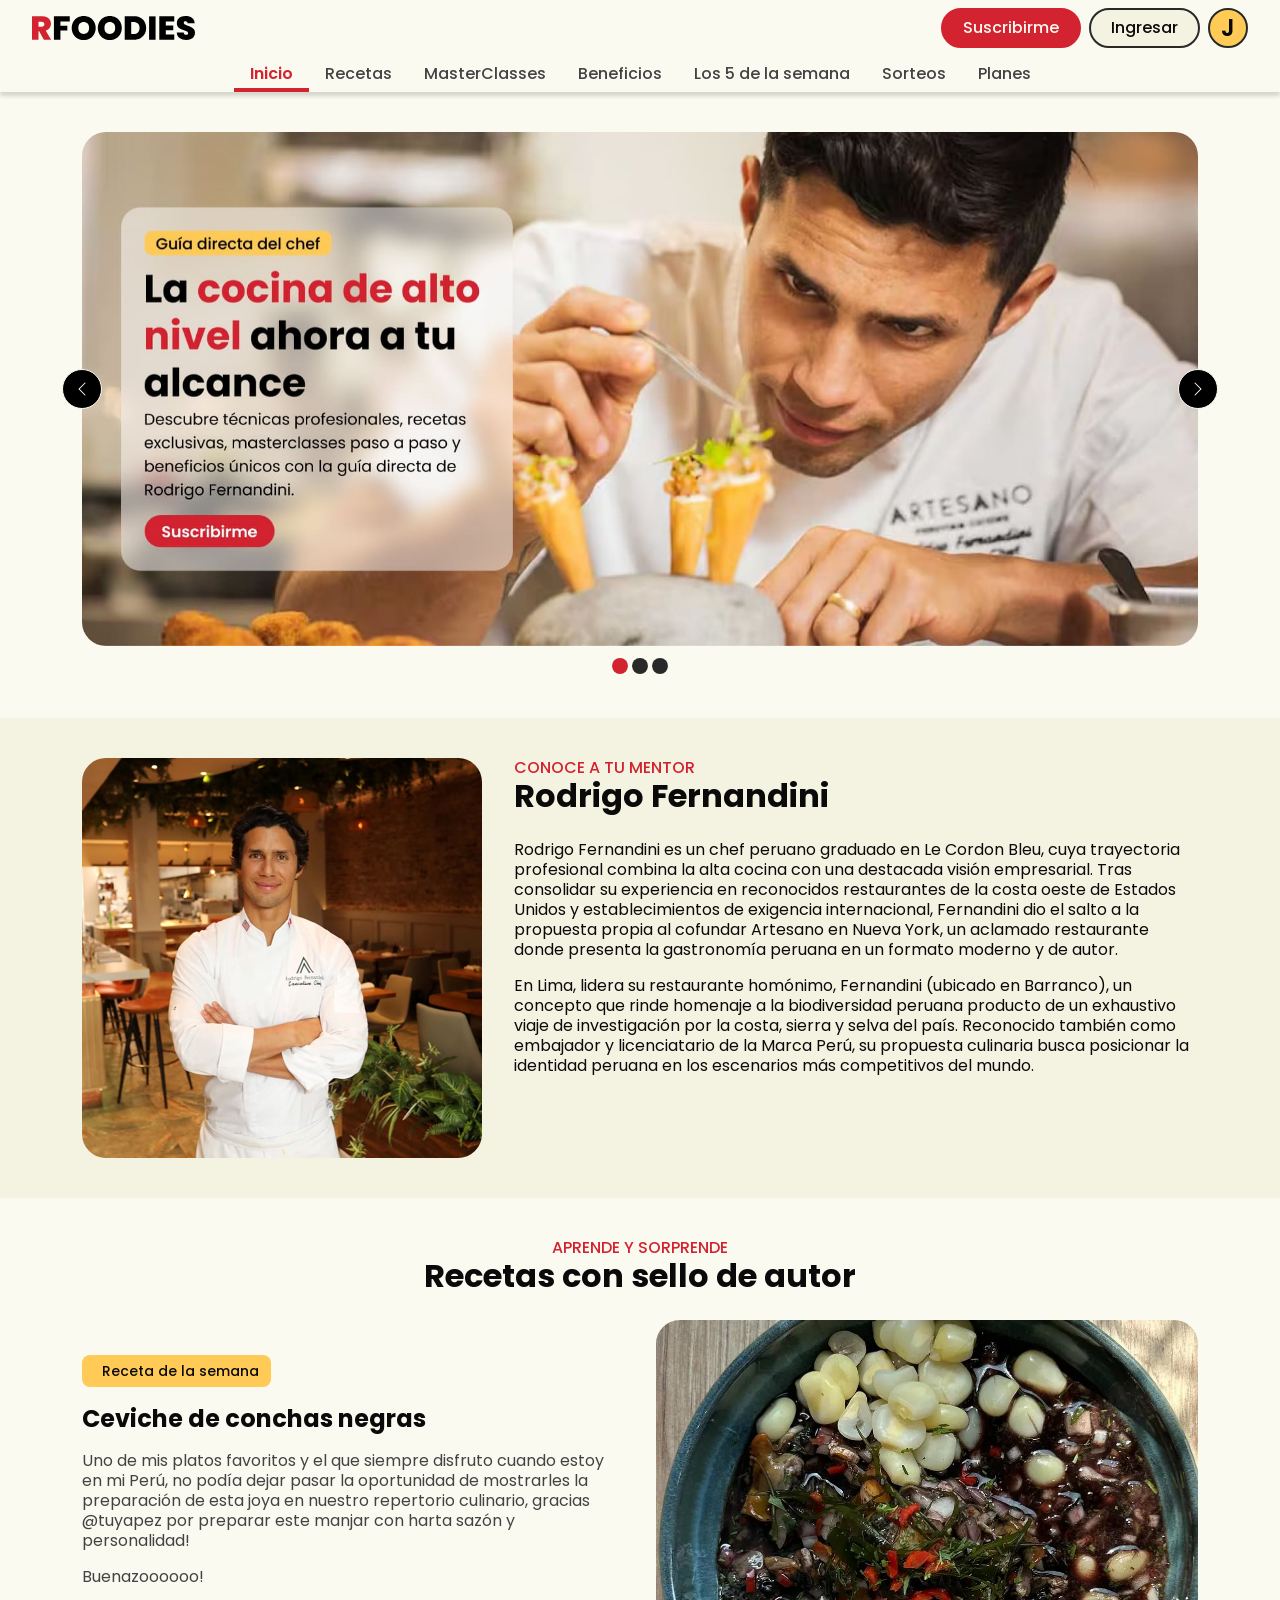
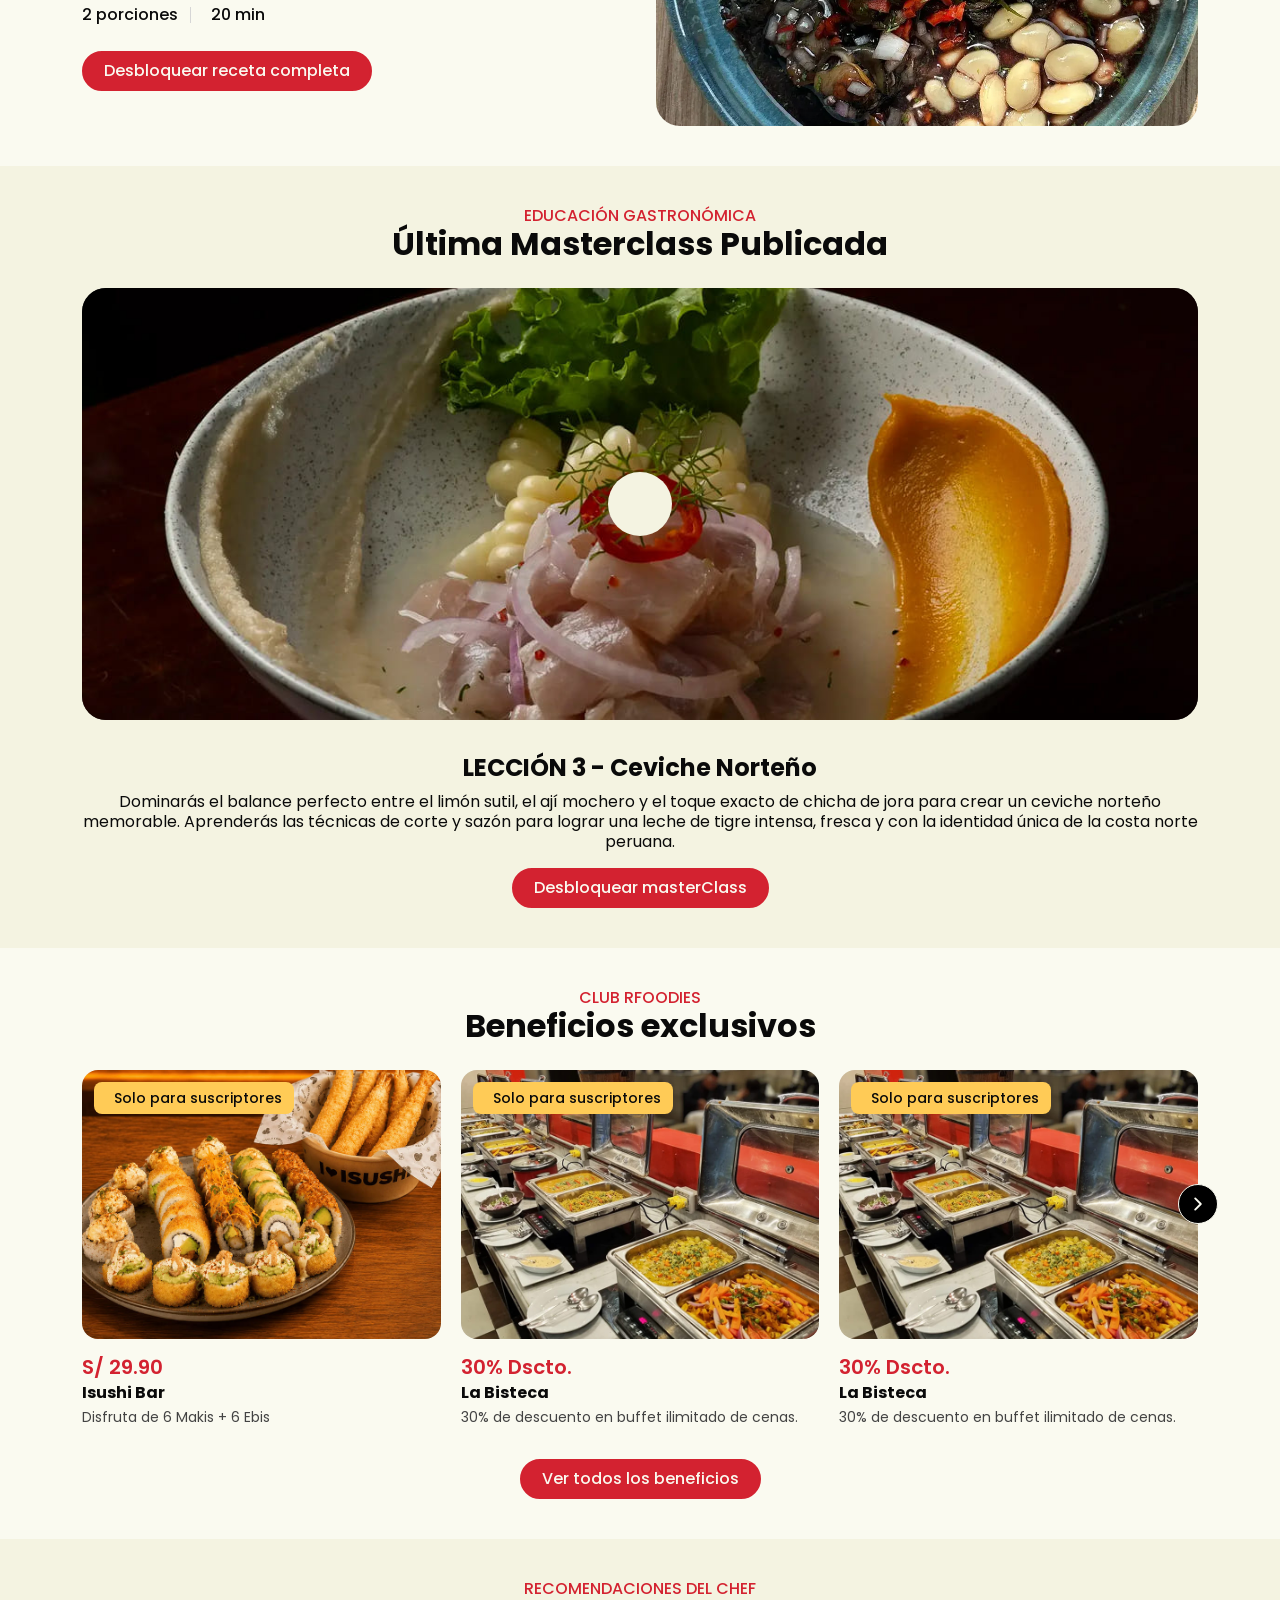
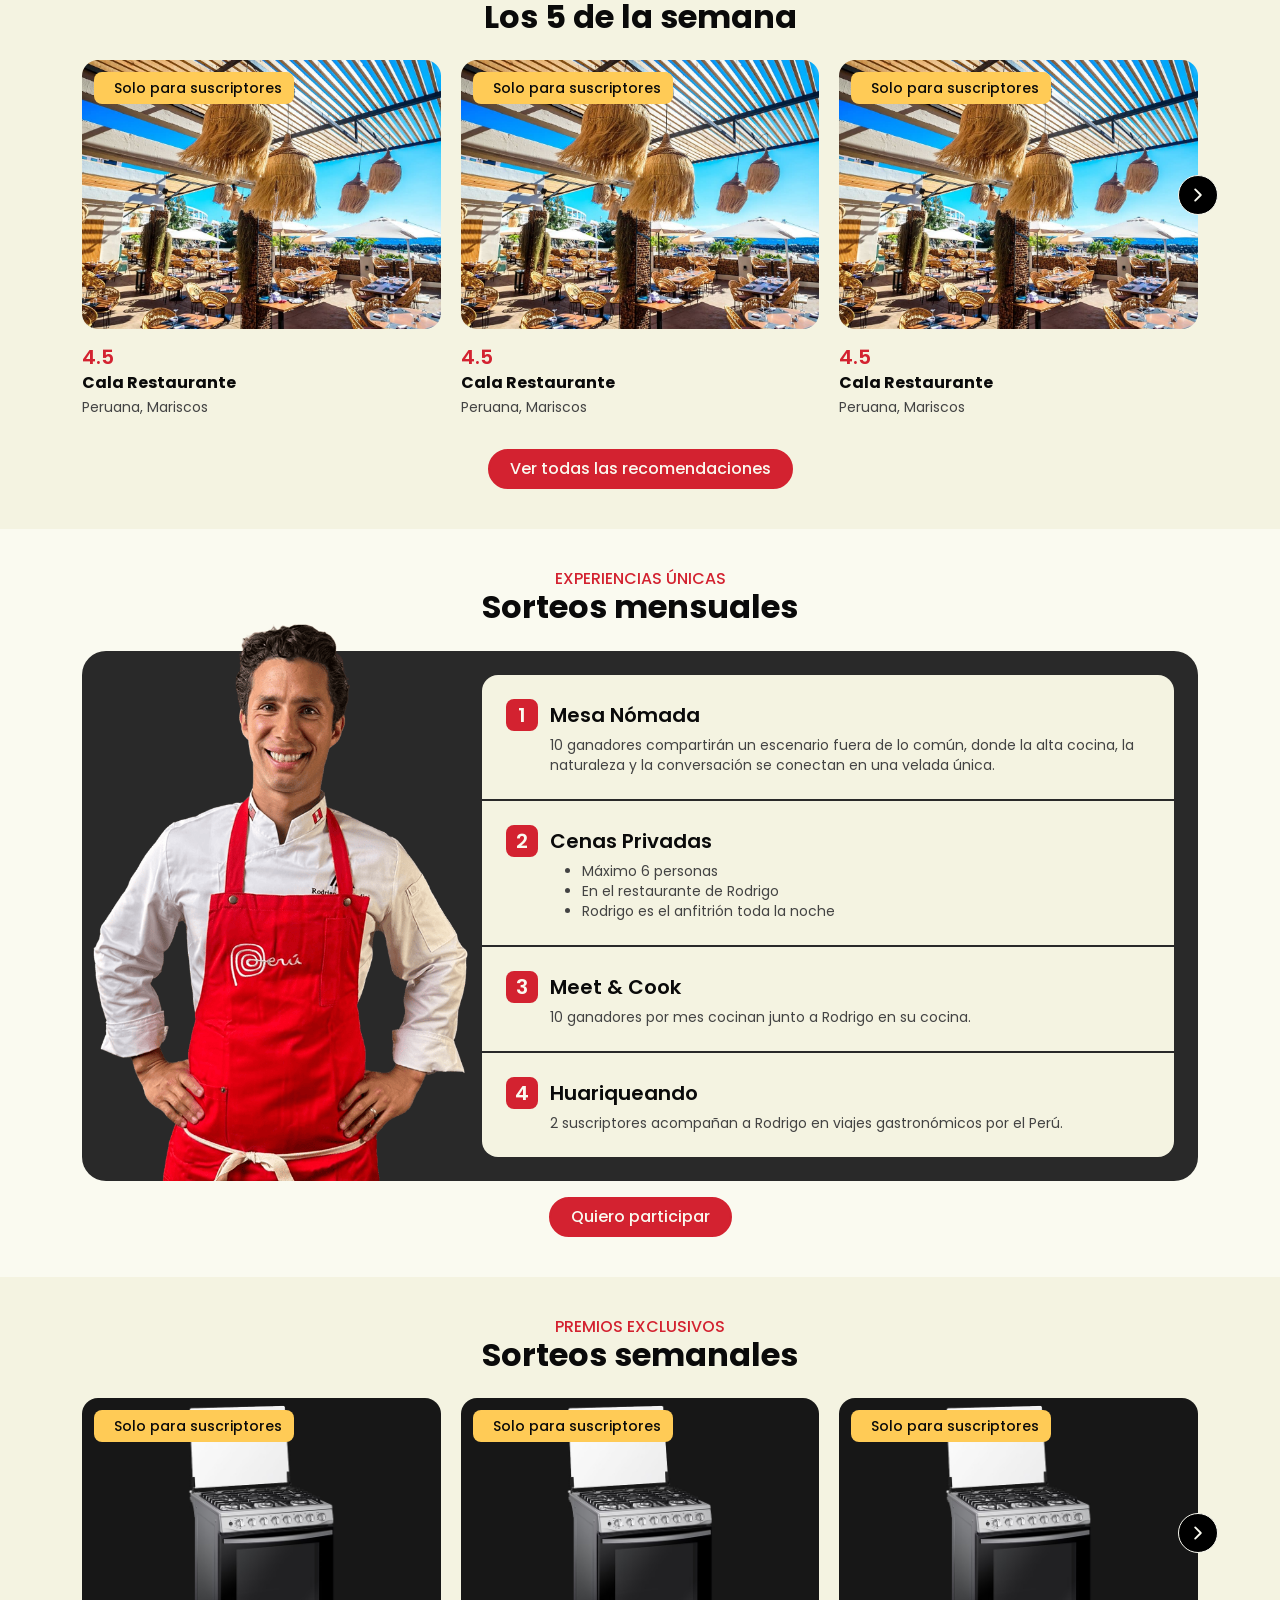
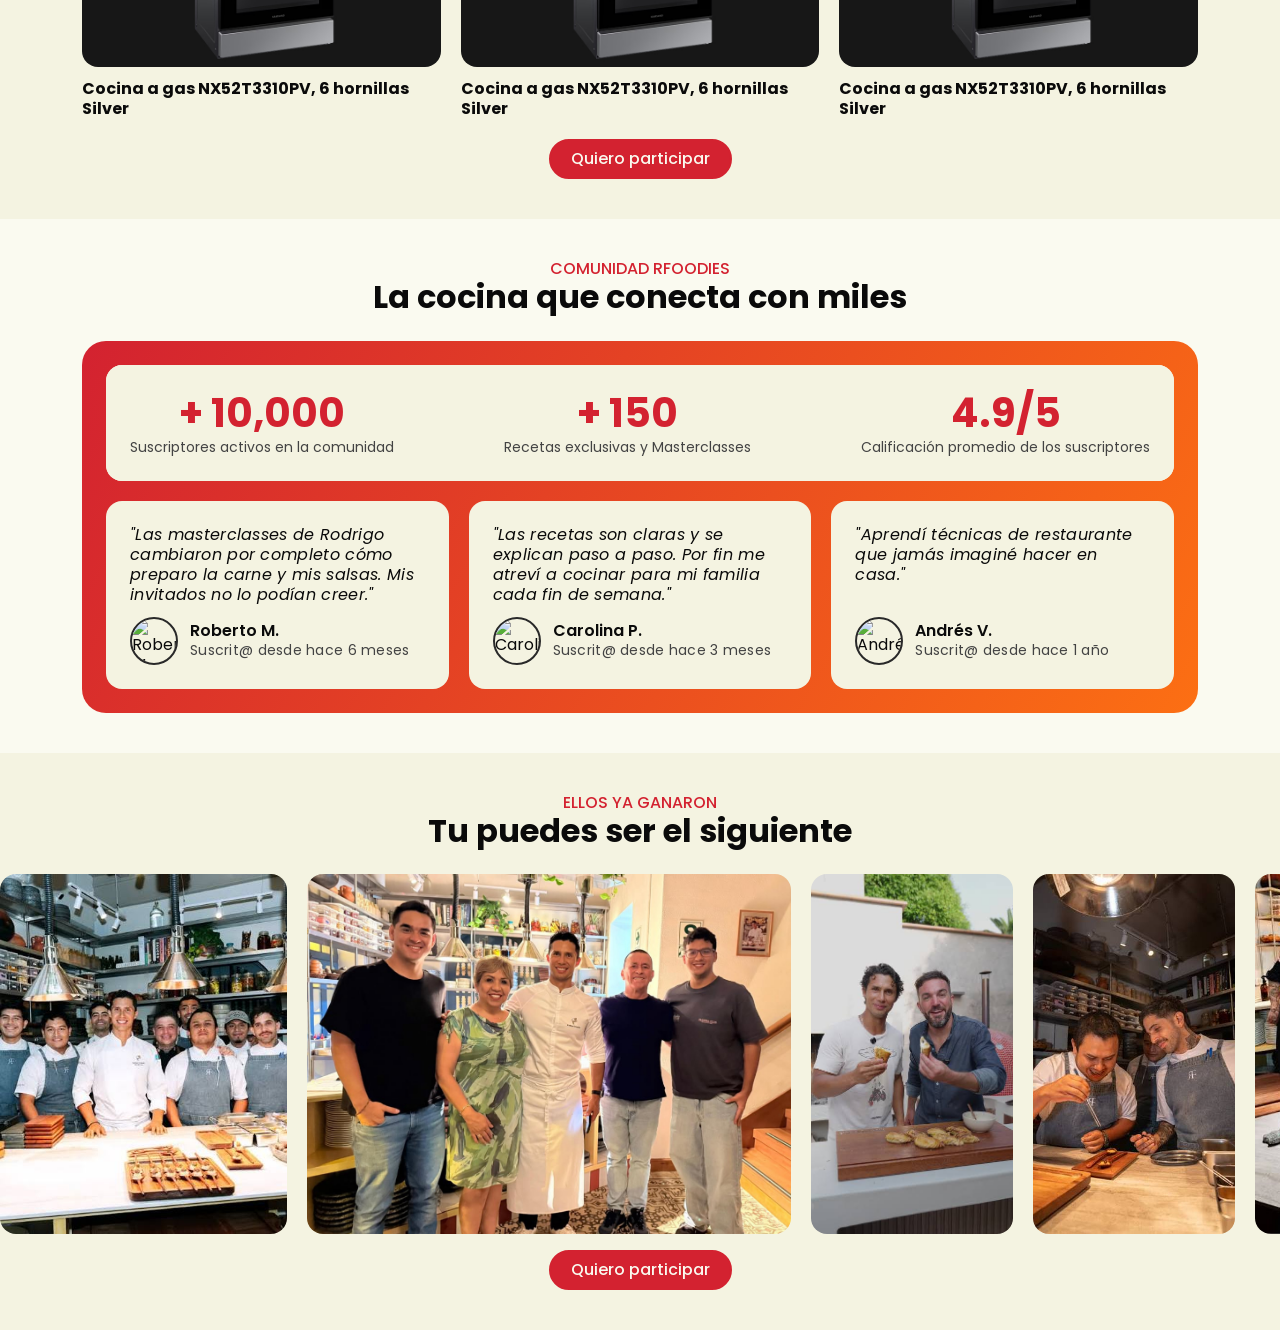
==== index.html @ d4746fda "add to index section Ganadores mobile" ====
<!DOCTYPE html>
<html lang="es">

<head>
    <meta charset="UTF-8">
    <meta name="viewport" content="width=device-width, initial-scale=1.0">
    <meta name="referrer" content="strict-origin-when-cross-origin">
    <title>Inicio</title>
    <link rel="icon" href="images/logos/favicon.svg" type="image/x-icon" />
    <link rel="preconnect" href="https://fonts.googleapis.com">
    <link rel="preconnect" href="https://fonts.gstatic.com" crossorigin>
    <link
        href="https://fonts.googleapis.com/css2?family=Poppins:ital,wght@0,100;0,200;0,300;0,400;0,500;0,600;0,700;0,800;0,900;1,100;1,200;1,300;1,400;1,500;1,600;1,700;1,800;1,900&display=swap"
        rel="stylesheet">
    <!-- CSS FILES -->
    <link href="https://cdn.jsdelivr.net/npm/bootstrap@5.3.8/dist/css/bootstrap.min.css" rel="stylesheet"
        integrity="sha384-sRIl4kxILFvY47J16cr9ZwB07vP4J8+LH7qKQnuqkuIAvNWLzeN8tE5YBujZqJLB" crossorigin="anonymous">
    <link rel="stylesheet" href="css/main.css">
    <link rel="stylesheet" href="css/mq.css">
</head>

<body>
    <header>
        <nav class="navbar-desktop">
            <div class="navbar-desktop-top">
                <a class="navbar-logo-link" href="index.html">
                    <img src="images/logos/logo.svg" alt="RFoodies Logo" class="logo-navbar">
                </a>

                <div class="navbar-desktop-actions">
                    <button type="button" class="btn primary-btn">
                        Suscribirme
                    </button>
                    <button type="button" class="btn outline-btn">
                        Ingresar
                    </button>
                    <div class="dropdown">
                        <button type="button" class="btn avatar-btn dropdown-toggle" data-bs-toggle="dropdown"
                            aria-expanded="false">
                            J
                        </button>

                        <div class="dropdown-menu dropdown-menu-end user-menu">
                            <!-- Header -->
                            <div class="user-menu__header">
                                <p class="user-menu__name">Javier</p>
                                <p class="user-menu__email">Javierbullreyes@correo.com</p>
                            </div>
                            <!-- Cuerpo -->
                            <div class="user-menu__body">
                                <ul class="user-menu__list">
                                    <li>
                                        <a class="user-menu__item dropdown-item" href="#profile.html">
                                            <ion-icon name="person-outline"></ion-icon>
                                            <span>Mi perfil</span>
                                            <ion-icon name="chevron-forward-outline"></ion-icon>
                                        </a>
                                    </li>
                                    <li>
                                        <a class="user-menu__item dropdown-item" href="#subscription.html">
                                            <ion-icon name="card-outline"></ion-icon>
                                            <span>Mi suscripción</span>
                                            <ion-icon name="chevron-forward-outline"></ion-icon>
                                        </a>
                                    </li>
                                    <li>
                                        <a class="user-menu__item dropdown-item" href="#receipts.html">
                                            <ion-icon name="receipt-outline"></ion-icon>
                                            <span>Mis comprobantes</span>
                                            <ion-icon name="chevron-forward-outline"></ion-icon>
                                        </a>
                                    </li>
                                </ul>

                                <div class="user-menu__plan">
                                    <p class="user-menu__plan-label">Plan inactivo</p>
                                    <button type="button" class="btn primary-btn">
                                        Suscribirme
                                    </button>
                                </div>

                                <div class="user-menu__plan_active">
                                    <p class="user-menu__plan-label">Plan Anual RFOODIES</p>
                                    <p class="user-menu__plan-validity">Vigente hasta el 15/08/2027</p>
                                </div>
                            </div>
                            <!-- Footer -->
                            <div class="user-menu__footer">
                                <a class="user-menu__item dropdown-item" href="#login.html">
                                    <ion-icon name="log-out-outline"></ion-icon>
                                    <span>Cerrar sesión</span>
                                    <ion-icon name="chevron-forward-outline"></ion-icon>
                                </a>
                            </div>
                        </div>
                    </div>
                </div>
            </div>
            <ul class="nav menu-tabs">
                <li class="nav-item"><a class="nav-link active" aria-current="page" href="#index">Inicio</a>
                </li>
                <li class="nav-item"><a class="nav-link" href="#recetas">Recetas</a></li>
                <li class="nav-item"><a class="nav-link" href="#masterclasses">MasterClasses</a></li>
                <li class="nav-item"><a class="nav-link" href="#beneficios">Beneficios</a></li>
                <li class="nav-item"><a class="nav-link" href="#los-5-de-la-semana">Los 5 de la semana</a></li>
                <li class="nav-item"><a class="nav-link" href="#sorteos">Sorteos</a></li>
                <li class="nav-item"><a class="nav-link" href="#planes">Planes</a></li>
            </ul>
        </nav>

        <nav class="navbar-mobile">
            <a class="navbar-logo-link" href="index.html">
                <img src="images/logos/logo.svg" alt="RFoodies Logo" class="logo-navbar">
            </a>

            <div class="navbar-actions">
                <button type="button" class="btn outline-btn">
                    Ingresar
                </button>
                <button type="button" class="btn avatar-btn">
                    J
                </button>
            </div>
        </nav>
    </header>
    <main>
        <!-- Hero carousel-->
        <div class="wrap-section">
            <div class="container">
                <section class="hero-carousel-wrap">
                    <div id="heroCarousel" class="carousel slide hero-carousel" data-bs-ride="carousel"
                        aria-label="Destacados">

                        <div class="carousel-indicators">
                            <button type="button" data-bs-target="#heroCarousel" data-bs-slide-to="0" class="active"
                                aria-current="true" aria-label="Slide 1"></button>
                            <button type="button" data-bs-target="#heroCarousel" data-bs-slide-to="1"
                                aria-label="Slide 2"></button>
                            <button type="button" data-bs-target="#heroCarousel" data-bs-slide-to="2"
                                aria-label="Slide 3"></button>
                        </div>

                        <div class="carousel-inner">
                            <!-- Reemplaza cada src por tu imagen (recomendado: 2280 x 1050 px, para pantallas retina) -->
                            <div class="carousel-item active" data-bs-interval="3000">
                                <a href="componentes.html">
                                    <img src="images/bg/carousel-hero-1.jpg" alt="Slide 1"
                                        class="carousel-hero-desktop">
                                    <img src="images/bg/carousel-hero-1.jpg" alt="Slide 1" class="carousel-hero-mobile">
                                </a>
                            </div>
                            <div class="carousel-item" data-bs-interval="3000">
                                <a href="componentes.html">
                                    <img src="images/bg/carousel-hero-2.jpg" alt="Slide 2"
                                        class="carousel-hero-desktop">
                                    <img src="images/bg/carousel-hero-2.jpg" alt="Slide 2" class="carousel-hero-mobile">
                                </a>
                            </div>
                            <div class="carousel-item" data-bs-interval="3000">
                                <a href="componentes.html">
                                    <img src="images/bg/carousel-hero-3.jpg" alt="Slide 3"
                                        class="carousel-hero-desktop">
                                    <img src="images/bg/carousel-hero-3.jpg" alt="Slide 3" class="carousel-hero-mobile">
                                </a>
                            </div>
                        </div>

                        <button class="carousel-control-prev" type="button" data-bs-target="#heroCarousel"
                            data-bs-slide="prev">
                            <span class="carousel-control-prev-icon" aria-hidden="true"></span>
                            <span class="visually-hidden">Anterior</span>
                        </button>
                        <button class="carousel-control-next" type="button" data-bs-target="#heroCarousel"
                            data-bs-slide="next">
                            <span class="carousel-control-next-icon" aria-hidden="true"></span>
                            <span class="visually-hidden">Siguiente</span>
                        </button>

                    </div>
                </section>
            </div>
        </div>
        <!-- End Hero Carousel -->
        <!-- Section About -->
        <div class="wrap-section section-bg">
            <div class="container">
                <section class="about">
                    <img class="about__photo" src="images/bg/about.jpg"
                        alt="Rodrigo Fernandini, chef con los brazos cruzados en su restaurante">

                    <div class="about__content">
                        <div class="header-section">
                            <h6 class="header-section__subtitle">
                                Conoce a tu mentor
                            </h6>
                            <h4 class="header-section__title">Rodrigo Fernandini</h4>
                        </div>

                        <p>
                            Rodrigo Fernandini es un chef peruano graduado en Le Cordon Bleu, cuya trayectoria
                            profesional combina la alta cocina con una destacada visión empresarial. Tras consolidar su
                            experiencia en reconocidos restaurantes de la costa oeste de Estados Unidos y
                            establecimientos de exigencia internacional, Fernandini dio el salto a la propuesta propia
                            al cofundar Artesano en Nueva York, un aclamado restaurante donde presenta la gastronomía
                            peruana en un formato moderno y de autor.
                        </p>

                        <p>
                            En Lima, lidera su restaurante homónimo, Fernandini (ubicado en Barranco), un concepto que
                            rinde homenaje a la biodiversidad peruana producto de un exhaustivo viaje de investigación
                            por la costa, sierra y selva del país. Reconocido también como embajador y licenciatario de
                            la Marca Perú, su propuesta culinaria busca posicionar la identidad peruana en los
                            escenarios más competitivos del mundo.
                        </p>
                    </div>
                </section>
            </div>
        </div>
        <!-- End section about -->
        <!-- Section featured recipe  -->
        <div class="wrap-section">
            <div class="container">
                <section class="featured-recipe">
                    <div class="header-section text-center">
                        <h6 class="header-section__subtitle">
                            Aprende y Sorprende
                        </h6>
                        <h4 class="header-section__title">Recetas con sello de autor</h4>
                    </div>

                    <div class="featured-recipe__wrap-content">
                        <div class="featured-recipe__content">
                            <span class="badge badge-rf">
                                <ion-icon name="star"></ion-icon>
                                Receta de la semana
                            </span>
                            <h3 class="headline_3">Ceviche de conchas negras</h3>
                            <p>
                                Uno de mis platos favoritos y el que siempre disfruto cuando estoy en mi Perú, no podía
                                dejar pasar la oportunidad de mostrarles la preparación de esta joya en nuestro
                                repertorio culinario, gracias @tuyapez por preparar este manjar con harta sazón y
                                personalidad!
                            </p>
                            <p>Buenazoooooo!</p>

                            <div class="featured-recipe__meta">
                                <span>2 porciones</span>
                                <span class="featured-recipe__divider" aria-hidden="true"></span>
                                <span class="featured-recipe__time">
                                    <ion-icon name="time-outline"></ion-icon>
                                    20 min
                                </span>
                            </div>

                            <button type="button" class="btn primary-btn">
                                Desbloquear receta completa
                            </button>
                        </div>
                        <img class="featured-recipe__img" src="images/recetas/receta-conchas-negras.jpg"
                            alt="Ceviche de conchas negras">
                    </div>
                </section>
            </div>
        </div>
        <!-- End section featured recipe -->

        <!-- MasterClass section -->
        <div class="wrap-section section-bg">
            <div class="container">
                <section class="featured-masterClass">
                    <div class="header-section text-center">
                        <h6 class="header-section__subtitle">
                            Educación Gastronómica
                        </h6>
                        <h4 class="header-section__title">Última Masterclass Publicada</h4>
                    </div>

                    <div class="featured-masterClass__wrap-content">
                        <div class="video" data-video-url="https://www.youtube.com/watch?v=eHxLWNQNmv8"
                            data-video-title="Lección 3 - Ceviche Norteño">
                            <img class="video__portada" src="videos/portadaMasterClassDestacada.jpg"
                                alt="Ceviche norteño servido en un plato de cerámica con choclo, lechuga y crema de ají">

                            <button class="video__boton" type="button"
                                aria-label="Reproducir video: Lección 3 - Ceviche Norteño">
                                <ion-icon name="play" aria-hidden="true"></ion-icon>
                            </button>
                        </div>
                        <div class="featured-masterClass__content">
                            <h3 class="headline_3">LECCIÓN 3 - Ceviche Norteño</h3>
                            <p>
                                Dominarás el balance perfecto entre el limón sutil, el ají mochero y el toque exacto de
                                chicha de jora para crear un ceviche norteño memorable. Aprenderás las técnicas de corte
                                y sazón para lograr una leche de tigre intensa, fresca y con la identidad única de la
                                costa norte peruana.
                            </p>

                            <button type="button" class="btn primary-btn">
                                Desbloquear masterClass
                            </button>
                        </div>
                    </div>
                </section>
            </div>
        </div>
        <!-- End MasterClass section -->

        <!-- Benefit section -->
        <div class="wrap-section">
            <div class="container">
                <div class="header-section text-center">
                    <h6 class="header-section__subtitle">
                        Club RFOODIES
                    </h6>
                    <h4 class="header-section__title">Beneficios exclusivos</h4>
                </div>

                <section class="carousel-cards" aria-roledescription="carrusel"
                    aria-label="Beneficios para suscriptores">

                    <button class="carousel-btn prev" type="button" aria-label="Anterior">
                        <svg class="ionicon" viewBox="0 0 512 512" aria-hidden="true">
                            <path fill="none" stroke="currentColor" stroke-linecap="round" stroke-linejoin="round"
                                stroke-width="48" d="M328 112L184 256l144 144" />
                        </svg>
                    </button>

                    <div class="carousel-track" tabindex="0">
                        <div class="card-product">
                            <span class="badge badge-rf">
                                <ion-icon name="star"></ion-icon>
                                Solo para suscriptores
                            </span>
                            <img src="images/beneficios/isuhi-bar.jpg" class="card-img-top" alt="...">
                            <div class="card-body">
                                <span class="info-promo">
                                    S/ 29.90
                                </span>
                                <h5 class="card-title">Isushi Bar</h5>
                                <p class="card-description">
                                    Disfruta de 6 Makis + 6 Ebis
                                </p>
                            </div>
                        </div>

                        <div class="card-product">
                            <span class="badge badge-rf">
                                <ion-icon name="star"></ion-icon>
                                Solo para suscriptores
                            </span>
                            <img src="images/beneficios/la-bisteca.jpg" class="card-img-top" alt="...">
                            <div class="card-body">
                                <span class="info-promo">
                                    30% Dscto.
                                </span>
                                <h5 class="card-title">La Bisteca</h5>
                                <p class="card-description">
                                    30% de descuento en buffet ilimitado de cenas.
                                </p>
                            </div>
                        </div>

                        <div class="card-product">
                            <span class="badge badge-rf">
                                <ion-icon name="star"></ion-icon>
                                Solo para suscriptores
                            </span>
                            <img src="images/beneficios/la-bisteca.jpg" class="card-img-top" alt="...">
                            <div class="card-body">
                                <span class="info-promo">
                                    30% Dscto.
                                </span>
                                <h5 class="card-title">La Bisteca</h5>
                                <p class="card-description">
                                    30% de descuento en buffet ilimitado de cenas.
                                </p>
                            </div>
                        </div>

                        <div class="card-product">
                            <span class="badge badge-rf">
                                <ion-icon name="star"></ion-icon>
                                Solo para suscriptores
                            </span>
                            <img src="images/beneficios/la-bisteca.jpg" class="card-img-top" alt="...">
                            <div class="card-body">
                                <span class="info-promo">
                                    30% Dscto.
                                </span>
                                <h5 class="card-title">La Bisteca</h5>
                                <p class="card-description">
                                    30% de descuento en buffet ilimitado de cenas.
                                </p>
                            </div>
                        </div>
                    </div>

                    <button class="carousel-btn next" type="button" aria-label="Siguiente">
                        <svg class="ionicon" viewBox="0 0 512 512" aria-hidden="true">
                            <path fill="none" stroke="currentColor" stroke-linecap="round" stroke-linejoin="round"
                                stroke-width="48" d="M184 112l144 144-144 144" />
                        </svg>
                    </button>

                </section>

                <div class="cta-section">
                    <button type="button" class="btn primary-btn">
                        Ver todos los beneficios
                    </button>
                </div>
            </div>
        </div>
        <!-- End Benefit section -->

        <!-- section 5 de la semana-->
        <div class="wrap-section section-bg">
            <div class="container">
                <div class="header-section text-center">
                    <h6 class="header-section__subtitle">
                        Recomendaciones del Chef
                    </h6>
                    <h4 class="header-section__title">Los 5 de la semana</h4>
                </div>

                <section class="carousel-cards" aria-roledescription="carrusel"
                    aria-label="Beneficios para suscriptores">

                    <button class="carousel-btn prev" type="button" aria-label="Anterior">
                        <svg class="ionicon" viewBox="0 0 512 512" aria-hidden="true">
                            <path fill="none" stroke="currentColor" stroke-linecap="round" stroke-linejoin="round"
                                stroke-width="48" d="M328 112L184 256l144 144" />
                        </svg>
                    </button>

                    <div class="carousel-track" tabindex="0">

                        <div class="card-product">
                            <span class="badge badge-rf">
                                <ion-icon name="star"></ion-icon>
                                Solo para suscriptores
                            </span>
                            <img src="images/restaurantes/cala.jpg" class="card-img-top" alt="...">
                            <div class="card-body">
                                <div class="star-raiting">
                                    <ion-icon name="star"></ion-icon>
                                    4.5
                                </div>
                                <h5 class="card-title">Cala Restaurante</h5>
                                <p class="card-description">
                                    Peruana, Mariscos
                                </p>
                            </div>
                        </div>

                        <div class="card-product">
                            <span class="badge badge-rf">
                                <ion-icon name="star"></ion-icon>
                                Solo para suscriptores
                            </span>
                            <img src="images/restaurantes/cala.jpg" class="card-img-top" alt="...">
                            <div class="card-body">
                                <div class="star-raiting">
                                    <ion-icon name="star"></ion-icon>
                                    4.5
                                </div>
                                <h5 class="card-title">Cala Restaurante</h5>
                                <p class="card-description">
                                    Peruana, Mariscos
                                </p>
                            </div>
                        </div>

                        <div class="card-product">
                            <span class="badge badge-rf">
                                <ion-icon name="star"></ion-icon>
                                Solo para suscriptores
                            </span>
                            <img src="images/restaurantes/cala.jpg" class="card-img-top" alt="...">
                            <div class="card-body">
                                <div class="star-raiting">
                                    <ion-icon name="star"></ion-icon>
                                    4.5
                                </div>
                                <h5 class="card-title">Cala Restaurante</h5>
                                <p class="card-description">
                                    Peruana, Mariscos
                                </p>
                            </div>
                        </div>

                        <div class="card-product">
                            <span class="badge badge-rf">
                                <ion-icon name="star"></ion-icon>
                                Solo para suscriptores
                            </span>
                            <img src="images/restaurantes/cala.jpg" class="card-img-top" alt="...">
                            <div class="card-body">
                                <div class="star-raiting">
                                    <ion-icon name="star"></ion-icon>
                                    4.5
                                </div>
                                <h5 class="card-title">Cala Restaurante</h5>
                                <p class="card-description">
                                    Peruana, Mariscos
                                </p>
                            </div>
                        </div>

                        <div class="card-product">
                            <span class="badge badge-rf">
                                <ion-icon name="star"></ion-icon>
                                Solo para suscriptores
                            </span>
                            <img src="images/premios/premio1.jpg" class="card-img-top" alt="...">
                            <div class="card-body">
                                <h5 class="card-title">
                                    Cocina a gas NX52T3310PV, 6 hornillas Silver
                                </h5>
                            </div>
                        </div>
                    </div>

                    <button class="carousel-btn next" type="button" aria-label="Siguiente">
                        <svg class="ionicon" viewBox="0 0 512 512" aria-hidden="true">
                            <path fill="none" stroke="currentColor" stroke-linecap="round" stroke-linejoin="round"
                                stroke-width="48" d="M184 112l144 144-144 144" />
                        </svg>
                    </button>

                </section>

                <div class="cta-section">
                    <button type="button" class="btn primary-btn">
                        Ver todas las recomendaciones
                    </button>
                </div>
            </div>
        </div>
        <!-- End section 5 de la semana-->

        <!--section premios mensuales -->
        <div class="wrap-section">
            <div class="container">
                <div class="header-section text-center">
                    <h6 class="header-section__subtitle">
                        Experiencias Únicas
                    </h6>
                    <h4 class="header-section__title">Sorteos mensuales</h4>
                </div>

                <div class="card-monthly-prizes">
                    <img src="images/premios/chef.png" alt="chef Rodrigo fernandini">
                    <div class="wrap-prize-cards">
                        <article class="prize-card">
                            <span class="prize-card__badge" aria-hidden="true">1</span>
                            <div class="prize-card__content">
                                <h3 class="prize-card__title">Mesa Nómada</h3>
                                <p class="prize-card__text">
                                    10 ganadores compartirán un escenario fuera de lo común, donde la alta cocina,
                                    la naturaleza y la conversación se conectan en una velada única.
                                </p>
                            </div>
                        </article>
                        <article class="prize-card">
                            <span class="prize-card__badge" aria-hidden="true">2</span>
                            <div class="prize-card__content">
                                <h3 class="prize-card__title">Cenas Privadas</h3>
                                <ul class="prize-card__list">
                                    <li>Máximo 6 personas</li>
                                    <li>En el restaurante de Rodrigo</li>
                                    <li>Rodrigo es el anfitrión toda la noche</li>
                                </ul>
                            </div>
                        </article>
                        <article class="prize-card">
                            <span class="prize-card__badge" aria-hidden="true">3</span>
                            <div class="prize-card__content">
                                <h3 class="prize-card__title">Meet & Cook</h3>
                                <p class="prize-card__text">
                                    10 ganadores por mes cocinan junto a Rodrigo en su cocina.
                                </p>
                            </div>
                        </article>
                        <article class="prize-card">
                            <span class="prize-card__badge" aria-hidden="true">4</span>
                            <div class="prize-card__content">
                                <h3 class="prize-card__title">Huariqueando</h3>
                                <p class="prize-card__text">
                                    2 suscriptores acompañan a Rodrigo en viajes gastronómicos por el Perú.
                                </p>
                            </div>
                        </article>
                    </div>
                </div>

                <div class="cta-section">
                    <button type="button" class="btn primary-btn">
                        Quiero participar
                    </button>
                </div>
            </div>
        </div>
        <!-- End section premios mensuales-->

        <!--section premios semanales -->
        <div class="wrap-section section-bg">
            <div class="container">
                <div class="header-section text-center">
                    <h6 class="header-section__subtitle">
                        Premios Exclusivos
                    </h6>
                    <h4 class="header-section__title">Sorteos semanales</h4>
                </div>

                <section class="carousel-cards" aria-roledescription="carrusel"
                    aria-label="Beneficios para suscriptores">

                    <button class="carousel-btn prev" type="button" aria-label="Anterior">
                        <svg class="ionicon" viewBox="0 0 512 512" aria-hidden="true">
                            <path fill="none" stroke="currentColor" stroke-linecap="round" stroke-linejoin="round"
                                stroke-width="48" d="M328 112L184 256l144 144" />
                        </svg>
                    </button>

                    <div class="carousel-track" tabindex="0">
                        <div class="card-product">
                            <span class="badge badge-rf">
                                <ion-icon name="star"></ion-icon>
                                Solo para suscriptores
                            </span>
                            <img src="images/premios/premio1.jpg" class="card-img-top" alt="...">
                            <div class="card-body">
                                <h5 class="card-title">
                                    Cocina a gas NX52T3310PV, 6 hornillas Silver
                                </h5>
                            </div>
                        </div>

                        <div class="card-product">
                            <span class="badge badge-rf">
                                <ion-icon name="star"></ion-icon>
                                Solo para suscriptores
                            </span>
                            <img src="images/premios/premio1.jpg" class="card-img-top" alt="...">
                            <div class="card-body">
                                <h5 class="card-title">
                                    Cocina a gas NX52T3310PV, 6 hornillas Silver
                                </h5>
                            </div>
                        </div>

                        <div class="card-product">
                            <span class="badge badge-rf">
                                <ion-icon name="star"></ion-icon>
                                Solo para suscriptores
                            </span>
                            <img src="images/premios/premio1.jpg" class="card-img-top" alt="...">
                            <div class="card-body">
                                <h5 class="card-title">
                                    Cocina a gas NX52T3310PV, 6 hornillas Silver
                                </h5>
                            </div>
                        </div>

                        <div class="card-product">
                            <span class="badge badge-rf">
                                <ion-icon name="star"></ion-icon>
                                Solo para suscriptores
                            </span>
                            <img src="images/premios/premio1.jpg" class="card-img-top" alt="...">
                            <div class="card-body">
                                <h5 class="card-title">
                                    Cocina a gas NX52T3310PV, 6 hornillas Silver
                                </h5>
                            </div>
                        </div>

                        <div class="card-product">
                            <span class="badge badge-rf">
                                <ion-icon name="star"></ion-icon>
                                Solo para suscriptores
                            </span>
                            <img src="images/premios/premio1.jpg" class="card-img-top" alt="...">
                            <div class="card-body">
                                <h5 class="card-title">
                                    Cocina a gas NX52T3310PV, 6 hornillas Silver
                                </h5>
                            </div>
                        </div>
                    </div>

                    <button class="carousel-btn next" type="button" aria-label="Siguiente">
                        <svg class="ionicon" viewBox="0 0 512 512" aria-hidden="true">
                            <path fill="none" stroke="currentColor" stroke-linecap="round" stroke-linejoin="round"
                                stroke-width="48" d="M184 112l144 144-144 144" />
                        </svg>
                    </button>

                </section>

                <div class="cta-section">
                    <button type="button" class="btn primary-btn">
                        Quiero participar
                    </button>
                </div>
            </div>
        </div>
        <!-- End section premios semanales-->

        <!--section prueba social -->
        <div class="wrap-section">
            <div class="container">
                <div class="header-section text-center">
                    <h6 class="header-section__subtitle">
                        Comunidad RFOODIES
                    </h6>
                    <h4 class="header-section__title">La cocina que conecta con miles</h4>
                </div>

                <div class="social-proof__banner">
                    <div class="social-proof__grid">
                        <figure class="social-proof-card">
                            <div class="social-proof-card__content">
                                <h3 class="social-proof-card__title">+ 10,000</h3>
                                <p class="social-proof-card__text">
                                    Suscriptores activos en la comunidad
                                </p>
                            </div>
                        </figure>

                        <figure class="social-proof-card">
                            <div class="social-proof-card__content">
                                <h3 class="social-proof-card__title">+ 150</h3>
                                <p class="social-proof-card__text">
                                    Recetas exclusivas y Masterclasses
                                </p>
                            </div>
                        </figure>

                        <figure class="social-proof-card">
                            <div class="social-proof-card__content">
                                <h3 class="social-proof-card__title">4.9/5</h3>
                                <p class="social-proof-card__text">
                                    Calificación promedio de los suscriptores
                                </p>
                            </div>
                        </figure>
                    </div>

                    <div class="testimonials__grid">
                        <figure class="testimonial-card">
                            <blockquote class="testimonial-card__quote">
                                "Las masterclasses de Rodrigo cambiaron por completo cómo preparo la carne y mis salsas.
                                Mis invitados no lo podían creer."
                            </blockquote>
                            <figcaption class="testimonial-card__author">
                                <img class="testimonial-card__avatar"
                                    src="https://images.unsplash.com/photo-1507003211169-0a1dd7228f2d?auto=format&fit=crop&w=96&h=96&q=80"
                                    alt="Roberto M.">
                                <div>
                                    <p class="testimonial-card__name">Roberto M.</p>
                                    <p class="testimonial-card__meta">Suscrit@ desde hace 6 meses</p>
                                </div>
                            </figcaption>
                        </figure>

                        <figure class="testimonial-card">
                            <blockquote class="testimonial-card__quote">
                                "Las recetas son claras y se explican paso a paso. Por fin me atreví a cocinar para mi
                                familia cada fin de semana."
                            </blockquote>
                            <figcaption class="testimonial-card__author">
                                <img class="testimonial-card__avatar"
                                    src="https://images.unsplash.com/photo-1494790108377-be9c29b29330?auto=format&fit=crop&w=96&h=96&q=80"
                                    alt="Carolina P.">
                                <div>
                                    <p class="testimonial-card__name">Carolina P.</p>
                                    <p class="testimonial-card__meta">Suscrit@ desde hace 3 meses</p>
                                </div>
                            </figcaption>
                        </figure>

                        <figure class="testimonial-card">
                            <blockquote class="testimonial-card__quote">
                                "Aprendí técnicas de restaurante que jamás imaginé hacer en casa."
                            </blockquote>
                            <figcaption class="testimonial-card__author">
                                <img class="testimonial-card__avatar"
                                    src="https://images.unsplash.com/photo-1500648767791-00dcc994a43e?auto=format&fit=crop&w=96&h=96&q=80"
                                    alt="Andrés V.">
                                <div>
                                    <p class="testimonial-card__name">Andrés V.</p>
                                    <p class="testimonial-card__meta">Suscrit@ desde hace 1 año</p>
                                </div>
                            </figcaption>
                        </figure>
                    </div>
                </div>
            </div>
        </div>
        <!-- End section prueba social-->

        <!--section ganadores -->
        <div class="wrap-section section-bg">
            <div class="container">
                <div class="header-section text-center">
                    <h6 class="header-section__subtitle">
                        Ellos ya ganaron
                    </h6>
                    <h4 class="header-section__title">Tu puedes ser el siguiente</h4>
                </div>
            </div>

            <div class="winners-carousel">
                <div class="winners-gallery">
                    <div class="card-winners card-base">
                        <img src="images/ganadores/1.jpg" alt="">
                    </div>
                    <div class="card-winners card-base">
                        <img src="images/ganadores/2.jpg" alt="">
                    </div>
                    <div class="card-winners card-base">
                        <img src="images/ganadores/3.jpg" alt="">
                    </div>
                    <div class="card-winners card-base">
                        <img src="images/ganadores/4.jpg" alt="">
                    </div>
                    <div class="card-winners card-base">
                        <img src="images/ganadores/5.jpg" alt="">
                    </div>
                    <div class="card-winners card-base">
                        <img src="images/ganadores/6.jpg" alt="">
                    </div>
                    <div class="card-winners card-base">
                        <img src="images/ganadores/7.jpg" alt="">
                    </div>
                    <div class="card-winners card-base">
                        <img src="images/ganadores/8.jpg" alt="">
                    </div>
                    <div class="card-winners card-base">
                        <img src="images/ganadores/9.jpg" alt="">
                    </div>
                    <div class="card-winners card-base">
                        <img src="images/ganadores/10.jpg" alt="">
                    </div>
                </div>
            </div>

            <div class="cta-section container">
                <button type="button" class="btn primary-btn">
                    Quiero participar
                </button>
            </div>
        </div>
        <!-- End section ganadores-->

        <!--section planes -->
        <div class="wrap-section section-dark d-none">
            <div class="container">
                <div class="header-section__dark text-center">
                    <h6 class="header-section__subtitle">
                        Membresías RFOODIES
                    </h6>
                    <h4 class="header-section__title">Elige el plan perfecto para ti</h4>
                </div>

                <div class="plans__grid">
                    <!-- Plan mensual: 4 beneficios -->
                    <article class="plan-card">
                        <header class="plan-card__header">
                            <h3 class="plan-card__name">Plan mensual</h3>
                            <p class="plan-card__price">S/ 8.00</p>
                        </header>
                        <ul class="plan-card__body">
                            <li class="plan-card__benefit">Acceso a todas las Recetas</li>
                            <li class="plan-card__benefit">Acceso a Masterclasses</li>
                            <li class="plan-card__benefit">Cupones de descuento en partners</li>
                            <li class="plan-card__benefit">Participación en sorteos del mes</li>
                        </ul>
                        <div class="plan-card__footer">
                            <button type="button" class="btn primary-btn">
                                ¡Suscribirme!
                            </button>
                        </div>
                    </article>

                    <!-- Plan trimestral: 5 beneficios -->
                    <article class="plan-card">
                        <header class="plan-card__header">
                            <h3 class="plan-card__name">Plan trimestral</h3>
                            <p class="plan-card__price">S/ 21.00</p>
                        </header>
                        <ul class="plan-card__body">
                            <span class="badge badge-rf">
                                Es como pagar S/ 7.00 al mes
                            </span>
                            <li class="plan-card__benefit">Acceso a todas las Recetas</li>
                            <li class="plan-card__benefit">Acceso a Masterclasses</li>
                            <li class="plan-card__benefit">Cupones de descuento en partners</li>
                            <li class="plan-card__benefit">Doble ticket para sorteos mensuales</li>
                            <li class="plan-card__benefit">✓ Acceso prioritario a eventos</li>
                        </ul>
                        <div class="plan-card__footer">
                            <button type="button" class="btn primary-btn">
                                ¡Suscribirme!
                            </button>
                        </div>
                    </article>

                    <!-- Plan anual: 6 beneficios -->
                    <article class="plan-card">
                        <header class="plan-card__header">
                            <h3 class="plan-card__name">Plan anual</h3>
                            <p class="plan-card__price">S/ 60.00</p>
                        </header>
                        <ul class="plan-card__body">
                            <span class="badge badge-rf">
                                Es como pagar S/ 5.00 al mes
                            </span>
                            <li class="plan-card__benefit">Acceso a todas las Recetas</li>
                            <li class="plan-card__benefit">Acceso a Masterclasses</li>
                            <li class="plan-card__benefit">Cupones de descuento en partners</li>
                            <li class="plan-card__benefit">Doble ticket para sorteos mensuales</li>
                            <li class="plan-card__benefit">Acceso prioritario a eventos</li>
                            <li class="plan-card__benefit">Recetario digital en PDF exclusivo</li>
                            <li class="plan-card__benefit">Soporte directo para consultas gastronómicas</li>
                            <li class="plan-card__benefit">MasterClass en vivo</li>
                        </ul>
                        <div class="plan-card__footer">
                            <button type="button" class="btn primary-btn">
                                ¡Suscribirme!
                            </button>
                        </div>
                    </article>
                </div>
            </div>
        </div>
        <!-- End section planes-->
    </main>
    <footer class="site-footer d-none">

        <div class="site-footer__main container">

            <!-- Marca -->
            <div class="site-footer__col">
                <a class="site-footer__logo" href="#" aria-label="RFoodies, inicio">
                    <img src="images/logos/logo.svg" alt="">
                </a>
                <p class="site-footer__text">
                    La plataforma gastronómica donde la cocina de alto nivel se vuelve cercana y accesible
                    a través de la guía del chef Rodrigo Fernandini.
                </p>
            </div>

            <!-- Contáctanos -->
            <div class="site-footer__col">
                <h2 class="site-footer__title">Contáctanos</h2>
                <p class="site-footer__text">Escríbenos a: <br> soporte@rfoodies.com</p>
                <p class="site-footer__text">Horario de atención: <br> L-V de 9am a 6pm | Sáb. de 9am a 2 pm</p>
                <a href="#" target="_blank" class="primary-link">Preguntas frecuentes</a>
            </div>

            <!-- Legales -->
            <div class="site-footer__col">
                <h2 class="site-footer__title">Legales</h2>
                <ul class="site-footer__links">
                    <li><a href="#" target="_blank" class="primary-link">Términos y condiciones</a></li>
                    <li><a href="#" target="_blank" class="primary-link">Politicas de privacidad</a></li>
                    <li><a href="#" target="_blank" class="primary-link">Libro de reclamaciones</a></li>
                </ul>
            </div>

            <!-- Redes sociales -->
            <div class="site-footer__col">
                <h2 class="site-footer__title">Redes sociales</h2>
                <ul class="site-footer__social">
                    <li><a href="https://www.tiktok.com/@chefrodrigofernandini" target="_blank"
                            aria-label="TikTok"><ion-icon name="logo-tiktok"></ion-icon></a></li>
                    <li><a href="https://www.instagram.com/rodrigofernandini/?hl=es-la" target="_blank"
                            aria-label="Instagram"><ion-icon name="logo-instagram"></ion-icon></a></li>
                    <li><a href="https://www.youtube.com/@rodrigofernandini" target="_blank"
                            aria-label="YouTube"><ion-icon name="logo-youtube"></ion-icon></a></li>
                </ul>
            </div>

        </div>

        <div class="site-footer__bottom">
            <p class="site-footer__copy">© 2026 chefrodrigofernandini. All rights reserved.</p>
        </div>

    </footer>

    <!-- Js-files -->
    <script type="module" src="https://unpkg.com/ionicons@8.0.13/dist/ionicons/ionicons.esm.js"></script>
    <script nomodule src="https://unpkg.com/ionicons@8.0.13/dist/ionicons/ionicons.js"></script>
    <script src="https://code.jquery.com/jquery-3.7.1.min.js"></script>
    <script src="https://cdn.jsdelivr.net/npm/bootstrap@5.3.8/dist/js/bootstrap.bundle.min.js"></script>
    <script src="js/main.js"></script>
</body>

</html>
---- css/main.css ----
:root {
    /* PRIMARY-COLORS */
    --gray-050: #FAFAFA;
    --gray-100: #F5F5F5;
    --gray-200: #E6E6E6;
    --gray-300: #D6D6D6;
    --gray-400: #A5A5A5;
    --gray-500: #767676;
    --gray-600: #575757;
    --gray-700: #434343;
    --gray-800: #292929;
    --gray-900: #171717;
    --gray-950: #0A0A0A;

    --red-050: #FEF2F3;
    --red-100: #FEE2E4;
    --red-200: #FECACE;
    --red-300: #FCA5AC;
    --red-400: #F8717C;
    --red-500: #EF4452;
    --red-600: #D32230;
    --red-700: #B91C28;
    --red-800: #991B25;
    --red-900: #7F1D25;
    --red-950: #450A0F;

    --cream-050: #FAFAF0;
    --cream-100: #F4F3E1;
    --cream-200: #F0F0D5;
    --cream-300: #E0E0A7;
    --cream-400: #D0CD79;
    --cream-500: #C5BD5A;
    --cream-600: #BBA745;
    --cream-700: #A4883B;
    --cream-800: #896A34;
    --cream-900: #71552F;
    --cream-950: #5E4729;

    --golden-050: #FFFAEB;
    --golden-100: #FFEFC6;
    --golden-200: #FFDE88;
    --golden-300: #FFCB56;
    --golden-400: #FFB020;
    --golden-500: #F98D07;
    --golden-600: #DD6702;
    --golden-700: #B74606;
    --golden-800: #94360C;
    --golden-900: #7A2C0D;
    --golden-950: #461502;

    --orange-050: #FFF7ED;
    --orange-100: #FFECD5;
    --orange-200: #FFDDB8;
    --orange-300: #FFB872;
    --orange-400: #FD8F3A;
    --orange-500: #FC6F13;
    --orange-600: #ED5409;
    --orange-700: #C43D0A;
    --orange-800: #9C3110;
    --orange-900: #7D2B11;
    --orange-950: #441306;

    --blue-050: #ECF7FF;
    --blue-100: #D5EDFF;
    --blue-200: #B5E0FF;
    --blue-300: #82CEFF;
    --blue-400: #47B2FF;
    --blue-500: #1D91FF;
    --blue-600: #0574FF;
    --blue-700: #0061F6;
    --blue-800: #074DC6;
    --blue-900: #0D47A1;
    --blue-950: #0D2A5E;

    --green-050: #EFFDE8;
    --green-100: #DCFACD;
    --green-200: #BAF6A0;
    --green-300: #8EED69;
    --green-400: #68E03B;
    --green-500: #47C61C;
    --green-600: #339E12;
    --green-700: #2A7C13;
    --green-800: #255F15;
    --green-900: #215116;
    --green-950: #0C2D06;

    --default-white: #FFFFFF;
    --default-black: #000000;

    --gradient-primary: linear-gradient(120deg, #D32230 0%, #FC6F13 100%);

    /* SEMANTIC COLORS */
    /* Backgrounds colors */
    --bg-surface-primary: var(--cream-050);
    --bg-surface-secondary: var(--cream-100);
    --bg-fill-brand: var(--red-600);
    --bg-fill-brand-hover: var(--red-800);
    --bg-fill-secondary: var(--cream-100);
    --bg-fill-secondary-hover: var(--gray-900);
    --bg-fill-accent: var(--golden-300);
    --bg-fill-input: var(--default-white);
    --bg-fill-disabled: var(--gray-300);
    --bg-fill-danger: var(--red-500);
    --bg-fill-danger-secondary: var(--red-100);
    --bg-fill-success: var(--green-500);
    --bg-fill-success-secondary: var(--green-050);
    --bg-fill-warning: var(--orange-500);
    --bg-fill-warning-secondary: var(--orange-100);
    --bg-fill-info: var(--blue-500);
    --bg-fill-info-secondary: var(--blue-050);
    --bg-fill-white: var(--default-white);
    --bg-fill-black: var(--default-black);
    --bg-fill-black-secondary: var(--gray-800);
    --border-accent: var(--golden-700);
    /* End Backgrounds colors */

    /* Border colors */
    --border-brand: var(--red-600);
    --border-primary: var(--gray-300);
    --border-secondary: var(--gray-800);
    --border-chakra: var(--cream-050);
    --border-chakra-secondary: var(--cream-500);
    --border-on-dark: var(--gray-600);
    --border-focus: var(--gray-950);
    --border-error: var(--red-700);
    --border-success: var(--green-700);
    --border-warning: var(--orange-700);
    --border-info: var(--blue-700);
    /* End Border colors */

    /* Text colors */
    --text-brand: var(--red-600);
    --text-brand-dark: var(--red-300);
    --text-primary: var(--gray-950);
    --text-on-primary: var(--cream-050);
    --text-secondary: var(--gray-700);
    --text-on-secondary-hover: var(--cream-050);
    --text-placeholder: var(--gray-500);
    --text-muted: var(--gray-500);
    --text-link: var(--gray-950);
    --text-link-hover: var(--red-600);
    --text-error: var(--red-700);
    --text-success: var(--green-700);
    --text-warning: var(--orange-700);
    --text-info: var(--blue-700);
    /* End Text colors */

    /* Shadows */
    --shadow-primary: 0px 4px 4px rgba(0, 0, 0, 0.15);
    ;
    /* End shadows */
}

html {
    scroll-behavior: smooth;
}

body {
    font-size: 16px;
    line-height: 1.25rem;
    font-family: "Poppins", sans-serif;
    font-optical-sizing: auto;
    font-weight: 400;
    font-style: normal;
    color: var(--text-primary);
    background-color: var(--bg-surface-primary);
}

/* typography */
.display_1 {
    font-size: 2.5rem;
    font-weight: 800;
    line-height: 3rem;
}

.display_2 {
    font-size: 2rem;
    font-weight: 800;
    line-height: 2.5rem;
}

.display_3 {
    font-size: 1.5rem;
    font-weight: 800;
    line-height: 2rem;
}

.display_3 {
    font-size: 1.5rem;
    font-weight: 800;
    line-height: 2rem;
}

.display_4 {
    font-size: 1.25rem;
    font-weight: 800;
    line-height: 1.5rem;
}

.display_5 {
    font-size: 1rem;
    font-weight: 800;
    line-height: 1.25rem;
}

.display_6 {
    font-size: .875rem;
    font-weight: 800;
    line-height: 1rem;
}

.headline_1 {
    font-size: 2.5rem;
    font-weight: 700;
    line-height: 3rem;
}

.headline_2 {
    font-size: 2rem;
    font-weight: 700;
    line-height: 2.5rem;
}

.headline_3 {
    font-size: 1.5rem;
    font-weight: 700;
    line-height: 2rem;
}

.headline_4 {
    font-size: 1.25rem;
    font-weight: 700;
    line-height: 1.5rem;
}

.headline_5 {
    font-size: 1rem;
    font-weight: 700;
    line-height: 1.25rem;
}

.headline_6 {
    font-size: .875rem;
    font-weight: 700;
    line-height: 1rem;
}

.subhead_1 {
    font-size: 2.5rem;
    font-weight: 500;
    line-height: 3rem;
}

.subhead_2 {
    font-size: 2rem;
    font-weight: 500;
    line-height: 2.5rem;
}

.subhead_3 {
    font-size: 1.5rem;
    font-weight: 500;
    line-height: 2rem;
}

.subhead_4 {
    font-size: 1.25rem;
    font-weight: 500;
    line-height: 1.5rem;
}

.subhead_5 {
    font-size: 1rem;
    font-weight: 500;
    line-height: 1.25rem;
}

.subhead_6 {
    font-size: .875rem;
    font-weight: 500;
    line-height: 1rem;
}

.body_2 {
    font-size: .875rem;
    font-weight: 400;
    line-height: 1.1rem;
}

.caption {
    font-size: .75rem;
    font-weight: 400;
    line-height: 1rem;
}

/* End Typography */

/* COMPONENTS */
/* Buttons */
.btn {
    font-size: 1rem;
    line-height: 1.25rem;
    height: 2.5rem;
    font-weight: 500;
    padding: .8rem 1.25rem;
    display: inline-flex;
    align-items: center;
    justify-content: center;
    gap: .5rem;
    border-width: 2px;
    border-style: solid;
    border-color: var(--bs-btn-border-color, var(--border-focus));
    border-radius: 2rem;
    -webkit-border-radius: 2rem;
    -moz-border-radius: 2rem;
    -ms-border-radius: 2rem;
    -o-border-radius: 2rem;
    white-space: nowrap !important;
}

.btn ion-icon {
    font-size: 1.25rem;
}

.primary-btn {
    --bs-btn-color: var(--text-on-primary);
    --bs-btn-bg: var(--bg-fill-brand);
    --bs-btn-border-color: var(--border-brand);
    --bs-btn-hover-color: var(--text-on-primary);
    --bs-btn-hover-bg: var(--bg-fill-brand-hover);
    --bs-btn-hover-border-color: var(--border-brand);
    --bs-btn-focus-shadow-rgb: var(--btn-focus-shadow);
    --bs-btn-active-color: var(--text-on-primary);
    --bs-btn-active-bg: var(--bg-fill-brand);
    --bs-btn-active-border-color: var(--border-brand);
    --bs-btn-disabled-color: var(--text-muted);
    --bs-btn-disabled-bg: var(--bg-fill-disabled);
    --bs-btn-disabled-border-color: var(--border-primary);
}

.outline-btn {
    --bs-btn-color: var(--text-primary);
    --bs-btn-bg: var(--bg-fill-secondary);
    --bs-btn-border-color: var(--border-secondary);
    --bs-btn-hover-color: var(--text-on-secondary-hover);
    --bs-btn-hover-bg: var(--bg-fill-secondary-hover);
    --bs-btn-hover-border-color: var(--border-secondary);
    --bs-btn-focus-shadow-rgb: var(--btn-focus-shadow);
    --bs-btn-active-color: var(--text-primary);
    --bs-btn-active-bg: var(--bg-fill-secondary);
    --bs-btn-active-border-color: var(--border-secondary);
    --bs-btn-disabled-color: var(--text-muted);
    --bs-btn-disabled-bg: var(--bg-fill-secondary);
    --bs-btn-disabled-border-color: var(--border-primary);
}

.btn-icon {
    font-size: 1rem;
    line-height: 1.25rem;
    height: 3rem;
    width: 3rem;
    font-weight: 500;
    padding: 0;
    display: inline-flex;
    align-items: center;
    justify-content: center;
    gap: .5rem;
    border: 2px solid;
    border-radius: 999px;
    -webkit-border-radius: 2rem;
    -moz-border-radius: 2rem;
    -ms-border-radius: 2rem;
    -o-border-radius: 2rem;
}

.primary-btn-icon {
    --bs-btn-color: var(--text-on-primary);
    --bs-btn-bg: var(--bg-fill-secondary-hover);
    --bs-btn-border-color: var(--border-chakra);
    --bs-btn-hover-color: var(--text-on-primary);
    --bs-btn-hover-bg: var(--bg-fill-brand);
    --bs-btn-hover-border-color: var(--border-chakra);
    --bs-btn-focus-shadow-rgb: var(--btn-focus-shadow);
    --bs-btn-active-color: var(--text-on-primary);
    --bs-btn-active-bg: var(--bg-fill-brand);
    --bs-btn-active-border-color: var(--border-brand);
    --bs-btn-disabled-color: var(--text-muted);
    --bs-btn-disabled-bg: var(--bg-fill-disabled);
    --bs-btn-disabled-border-color: var(--border-primary);
}

.primary-link {
    color: var(--text-link);
}

.primary-link:hover {
    color: var(--text-link-hover);

}

.disabled-link {
    color: var(--text-muted) !important;
    pointer-events: none;
    cursor: default;
}

/* End Buttons */

/* Inputs */
.row-form-control {
    width: 100%;
    display: flex;
    gap: 1.25rem;
}

.wrap-form-control {
    flex-grow: 1;
    margin-bottom: 1.25rem;
}

.form-label {
    display: block;
    color: var(--text-secondary);
    font-size: .875rem;
    margin-bottom: .25rem;
}

.form-control,
.form-select {
    width: 100%;
    height: 3rem;
    padding: .5rem 1rem;
    font-size: 1rem;
    line-height: 1.25rem;
    color: var(--text-primary);
    background-color: var(--bg-fill-input);
    border: 1px solid var(--border-primary);
    border-radius: .5rem;
}

.form-control:focus,
.form-select:focus {
    color: var(--text-primary);
    background-color: var(--bg-fill-input);
    border-color: var(--border-focus);
    outline: 0;
    box-shadow: 0 0 0 .25rem rgba(var(--btn-focus-shadow), .25);
}

.form-check {
    /* background-color: yellow; */
    display: flex;
    align-items: center;
    gap: .5rem;
}

.form-check-input {
    width: 1.25rem;
    height: 1.25rem;
    margin-top: 0;
    margin-right: 0;
    vertical-align: middle;
    background-color: var(--bg-fill-white);
    border: 1px solid var(--border-primary);
    border-radius: .25rem;
}

.form-check-input:checked {
    background-color: var(--bg-fill-black);
    border-color: var(--bg-fill-brand);
}

.form-check-input:focus {
    border-color: var(--border-focus);
    outline: 0;
    box-shadow: 0 0 0 .25rem rgba(var(--btn-focus-shadow), .25);
}

.form-check-label {
    color: var(--text-primary);
    font-size: 1rem;
}

.invalid-feedback {
    /* display: block; */
    color: var(--text-error);
    font-size: .875rem;
    margin-top: .25rem;
}

/* Toggle-password */
.password-input-wrapper {
    position: relative;
}

.password-input-wrapper .form-control {
    padding-right: 2.5rem;
}

.toggle-password-icon {
    position: absolute;
    top: 50%;
    right: 0.75rem;
    transform: translateY(-50%);
    font-size: 1.25rem;
    color: var(--text-secondary);
    cursor: pointer;
}

.toggle-password-icon:hover {
    color: var(--text-primary);
}

/* End toggle password */

/* End inputs */

/*Tabs */
.custom-tabs {
    border-bottom: 0;
    /* quita la línea gris de Bootstrap */
    flex-wrap: nowrap;
    /* una sola fila */
    overflow-x: auto;
    /* scroll horizontal en móvil */
    overflow-y: hidden;
    scrollbar-width: none;
}

.custom-tabs::-webkit-scrollbar {
    display: none;
}

.custom-tabs .nav-link {
    background: transparent;
    border: 0;
    border-bottom: 4px solid transparent;
    /* espacio reservado para la barra */
    border-radius: 0;
    color: var(--text-secondary);
    font-size: 1rem;
    font-weight: 600;
    padding: .5rem 1rem;
    white-space: nowrap;
    transition: color .2s ease, border-color .2s ease;
}

.custom-tabs .nav-link:hover,
.custom-tabs .nav-link:focus-visible {
    color: var(--text-brand);
    border-color: transparent;
    border-bottom-color: transparent;
}

.custom-tabs .nav-link.active {
    background: transparent;
    color: var(--text-brand);
    font-weight: 600;
    border-color: transparent;
    border-bottom-color: var(--border-brand);
    /* la barra roja */
}

/* End Tabs */

/* Main menu */

/* ---- Menú ---- */
.menu-tabs {
    flex-wrap: nowrap;
    /* una sola línea */
    overflow-x: auto;
    /* scroll horizontal en móvil */
    white-space: nowrap;
    scrollbar-width: none;
    -webkit-overflow-scrolling: touch;
}

.menu-tabs::-webkit-scrollbar {
    display: none;
}

.menu-tabs .nav-link {
    position: relative;
    padding: .5rem 1rem;
    /* sin padding lateral: la barra mide lo mismo que el texto */
    font-size: 1rem;
    font-weight: 500;
    color: var(--text-secondary);
    border-radius: 0;
    transition: color .2s ease;
}

/* Indicador inferior */
.menu-tabs .nav-link::after {
    content: "";
    position: absolute;
    left: 0;
    bottom: 0;
    width: 100%;
    height: 4px;
    background: var(--bg-fill-brand);
    transform: scaleX(0);
    transform-origin: left;
    transition: transform .25s ease;
}

.menu-tabs .nav-link:hover,
.menu-tabs .nav-link:focus-visible {
    color: var(--text-brand);
}

.menu-tabs .nav-link:focus-visible {
    outline: 2px solid var(--border-focus);
    outline-offset: -2px;
}

.menu-tabs .nav-link.active {
    color: var(--text-brand);
    font-weight: 600;
    background: transparent;
}

.menu-tabs .nav-link.active::after {
    transform: scaleX(1);
}

/* End Main menu */

/* Avatars */
.avatar {
    width: 3rem;
    height: 3rem;
    border-radius: 50%;
    background-color: var(--bg-fill-accent);
    display: flex;
    align-items: center;
    justify-content: center;
    color: var(--text-primary);
    font-weight: bold;
    font-size: 1.5rem;
    border: 2px solid var(--border-secondary);
}

/* End Avatars */

/* Btn dropdown */

/* ---- Botón avatar ---- */
.avatar-btn {
    width: 2.5rem;
    height: 2.5rem;
    padding: 0;
    display: inline-flex;
    align-items: center;
    justify-content: center;
    border-radius: 50%;
    border: 2px solid var(--border-secondary);
    background: var(--bg-fill-accent);
    color: var(--text-primary);
    font-weight: 600;
    font-size: 1.5rem;
    line-height: 1;
}

.avatar-btn:hover,
.avatar-btn:active,
.avatar-btn.show,
.avatar-btn:first-child:active {
    background: var(--bg-fill-black-secondary);
    color: var(--text-on-primary);
    border-color: var(--border-secondary);
}

.avatar-btn:focus-visible {
    outline: 0;
    box-shadow: 0 0 0 .2rem rgba(0, 0, 0, 0.5);
}

.avatar-btn::after {
    display: none;
}

/* ---- Panel del menú ---- */

/* ---------- Contenedor: Vertical · Fixed · Hug · padding 0 · gap 0 ---------- */
.user-menu {
    min-width: 300px;
    margin-top: .5rem;
    padding: 0;
    border: 1px solid var(--border-primary);
    border-radius: 1.5rem;
    box-shadow: var(--shadow-primary);
    overflow: hidden;
    --bs-dropdown-padding-y: 0;
}

/* ---------- 1. Header: padding 12 / 24 ---------- */
.user-menu__header {
    padding: 12px 24px;
    display: flex;
    flex-direction: column;
    justify-content: center;
}

.user-menu__name {
    margin: 0;
    font-size: 1rem;
    font-weight: 500;
    line-height: 1.3;
}

.user-menu__email {
    margin: 0;
    font-size: .75rem;
    color: var(--text-muted);
    overflow: hidden;
    text-overflow: ellipsis;
}

/* ---------- 2. Cuerpo: vertical · gap 24 · padding 12 ---------- */
.user-menu__body {
    padding: 12px;
    display: flex;
    flex-direction: column;
    gap: 24px;
    border-top: 1px solid var(--border-primary);
}

.user-menu__list {
    list-style: none;
    margin: 0;
    padding: 0;
}

/* Item: horizontal · gap 8 · padding 8 / 12 */
.user-menu__item {
    display: flex;
    align-items: center;
    gap: .5rem;
    padding: .5rem .75rem;
    border-radius: .5rem;
    font-size: .875rem;
    font-weight: 500;
}

.user-menu__item ion-icon {
    font-size: 1rem;
}

.user-menu__item ion-icon:last-child {
    margin-left: auto;
}

.user-menu__item:hover,
.user-menu__item:focus-visible {
    background: var(--bg-fill-secondary);
}

.user-menu__item:active {
    background: var(--bg-fill-secondary);
    color: var(--text-primary)
}

/* Plan inactivo + CTA */
.user-menu__plan {
    display: flex;
    align-items: center;
    justify-content: space-between;
    gap: 1rem;
    padding: 0 12px;
}

.user-menu__plan-label {
    font-size: 1rem;
    font-weight: 600;
    margin-bottom: 0;
    text-transform: uppercase;
}

.user-menu__plan_active {
    gap: 0.25rem;
    padding: 0 12px;
}

.user-menu__plan-validity {
    font-size: 0.75rem;
    color: var(--text-muted);
    margin-bottom: 0;
}

/* ---------- 3. Footer: padding 12 ---------- */
.user-menu__footer {
    padding: 12px;
    border-top: 1px solid var(--border-primary);
}

/* Mobile: que no se salga de la pantalla */
@media (max-width: 360px) {
    .user-menu {
        width: calc(100vw - 24px);
    }
}

/* End Btn dropdown */



/* Navbar */
header {
    height: 5.75rem;
}

.navbar-desktop {
    background-color: var(--bg-surface-primary);
    padding: 0 2rem;
    box-shadow: var(--shadow-primary);
    position: fixed;
    width: 100%;
    z-index: 5;
    height: 5.75rem;
}

.logo-navbar {
    height: 1.5rem;
}

.navbar-desktop-top {
    display: flex;
    align-items: center;
    justify-content: space-between;
    padding: 0.5rem 0;
}

.navbar-desktop-actions {
    display: flex;
    align-items: center;
    gap: .5rem;
}

.navbar-desktop .menu-tabs {
    justify-content: center;
    flex-grow: 1;
}

.navbar-mobile {
    background-color: var(--bg-surface-primary);
    padding: 0 1rem;
    box-shadow: var(--shadow-primary);
    position: fixed;
    width: 100%;
    z-index: 5;
    height: 4rem;
    display: flex;
    align-items: center;
    justify-content: space-between;
    display: none;
}

.navbar-mobile .logo-navbar {
    height: 1rem;
}

.d-none {
    display: none;
}

/* End Navbar */

/* Carousel hero */

/* Espacio lateral para que las flechas (que sobresalen la mitad) no se corten */
.hero-carousel-wrap {
    max-width: 100%;
    margin-inline: auto;
    /* padding-inline: calc(2.5rem / 2 + 12px); */
}

.hero-carousel {
    position: relative;
}

/* Imagen: proporción 1140 x 525 del diseño, recorte con cover */
.hero-carousel .carousel-inner {
    border-radius: 1.5rem;
    isolation: isolate;
    /* evita glitch del radio en Safari al deslizar */
}

.hero-carousel .carousel-item img {
    display: block;
    width: 100%;
    aspect-ratio: 1140 / 525;
    object-fit: cover;
}

.carousel-hero-mobile {
    display: none !important;
}

/* Flechas: círculo negro, borde blanco, centradas sobre el borde de la imagen */
.hero-carousel .carousel-control-prev,
.hero-carousel .carousel-control-next {
    top: 50%;
    bottom: auto;
    width: 2.5rem;
    height: 2.5rem;
    transform: translateY(-50%);
    background: var(--bg-fill-black);
    border: 1.5px solid var(--border-chakra);
    border-radius: 50%;
    opacity: 1;
    z-index: 3;
}

.hero-carousel .carousel-control-prev {
    left: -20px;
}

.hero-carousel .carousel-control-next {
    right: -20px;
}

.hero-carousel .carousel-control-prev:hover,
.hero-carousel .carousel-control-next:hover {
    background: var(--bg-fill-brand);
}

.hero-carousel .carousel-control-prev-icon,
.hero-carousel .carousel-control-next-icon {
    width: 1rem;
    height: 1rem;
}

/* Indicadores: debajo de la imagen. El activo se alarga como píldora */
.hero-carousel {
    margin-bottom: 2rem;
    /* espacio reservado para los indicadores */
}

.hero-carousel .carousel-indicators {
    top: 100%;
    /* justo debajo de la imagen */
    bottom: auto;
    margin: 2px 0 0;
    /* + 10px de borde transparente = ~12px de separación */
    gap: 4px;
}

.hero-carousel .carousel-indicators [data-bs-target] {
    width: 1rem;
    height: 1rem;
    border-radius: 50%;
    margin: 0;
    background-color: var(--bg-fill-black-secondary);
    /* inactivo */
    opacity: 1;
    transition: width .3s ease, background-color .3s ease;
}

.hero-carousel .carousel-indicators .active {
    opacity: 1;
    background-color: var(--bg-fill-brand);
    /* activo: rojo del botón Suscribirme */
}

@media (prefers-reduced-motion: reduce) {
    .hero-carousel .carousel-indicators [data-bs-target] {
        transition: none;
    }
}

/* End Carousel hero */

/* Badge */
.badge-rf {
    background-color: var(--bg-fill-accent);
    color: var(--text-primary);
    display: inline-flex;
    align-items: center;
    justify-content: center;
    gap: .5rem;
    padding: .375rem .75rem;
    font-size: .875rem;
    font-weight: 500;
    line-height: 1.25rem;
    border-radius: .5rem;
    -webkit-border-radius: .5rem;
    -moz-border-radius: .5rem;
    -ms-border-radius: .5rem;
    -o-border-radius: .5rem;
}

/* End badge */

/* Cards */
.card-product {
    border-radius: 0;
    max-width: 22.5rem;
    position: relative;
}

.card-product .card-img-top {
    border-radius: 1rem;
    margin-bottom: .75rem;
    aspect-ratio: 4 / 3;
    object-fit: cover;
}

.card-product .card-body {
    padding: 0;
}

.card-product .info-promo {
    font-size: 1.25rem;
    font-weight: 600;
    line-height: 2rem;
    color: var(--text-brand);
}

.card-product .star-raiting {
    font-size: 1.25rem;
    font-weight: 600;
    line-height: 2rem;
    color: var(--text-brand);
}

.card-product .card-title {
    font-size: 1rem;
    font-weight: 700;
    line-height: 1.25rem;
    margin-bottom: .25rem;
    display: flex;
    align-items: center;
    gap: .5rem;
}

.card-product .card-description {
    font-size: .875rem;
    font-weight: 400;
    line-height: 1.25rem;
    color: var(--text-secondary);
}

.card-product .badge-rf {
    position: absolute;
    top: 0.75rem;
    left: 0.75rem;
}

/* prize cards */
.prize-card {
    display: flex;
    flex-direction: row;
    align-items: flex-start;
    justify-content: flex-start;
    gap: .75rem;
    width: 20rem;
    max-width: 100%;
    padding: 1.5rem;
    background: var(--bg-fill-secondary);
}

.prize-card__badge {
    flex: 0 0 2rem;
    width: 2rem;
    height: 2rem;
    display: flex;
    align-items: center;
    justify-content: center;
    border-radius: 8px;
    background: var(--bg-fill-brand);
    color: var(--text-on-primary);
    font-size: 1.25rem;
    font-weight: 600;
    line-height: 1;
}

.prize-card__content {
    flex: 1 1 auto;
    min-width: 0;
    color: var(--text-primary);
}

.prize-card__title {
    margin: 0;
    font-size: 1.25rem;
    font-weight: 600;
    line-height: 2rem;
    /* misma altura que el badge para alinear */

}

.prize-card__text,
.prize-card__list {
    margin: 4px 0 0;
    font-size: .875rem;
    font-weight: 400;
    color: var(--text-secondary);
}

.wrap-prize-cards {
    display: flex;
    flex-direction: column;
    gap: 2px;
    border-radius: 1rem;
    overflow: hidden;
}

.wrap-prize-cards .prize-card {
    width: 100%;
}

.card-monthly-prizes {
    background-color: var(--bg-fill-black-secondary);
    border-radius: 1.5rem;
    padding: 1.5rem 1.5rem 1.5rem 400px;
    display: flex;
    align-items: flex-end;
    justify-content: center;
    position: relative;
    margin-bottom: 1rem;
}

.card-monthly-prizes img {
    position: absolute;
    left: .5rem;
    bottom: 0;
    width: 380px;
}

/* testimonial cards */

/* Siempre en una sola fila horizontal. Si no caben, se desliza hacia los lados */
.testimonials__grid {
    display: grid;
    grid-template-columns: repeat(3, minmax(0, 1fr));
    justify-content: safe center;
    gap: 1.25rem;
}

/* Vertical · Start/Start · Fixed width · Hug height · gap 12 · padding 24 */
.testimonial-card {
    display: flex;
    flex-direction: column;
    align-items: flex-start;
    justify-content: flex-start;
    gap: .75rem;
    height: 100%;
    /* ocupa todo el alto de la fila */
    scroll-snap-align: center;
    margin: 0;
    padding: 1.5rem;
    border-radius: 1rem;
    background: var(--bg-fill-secondary);
}

.testimonial-card__quote {
    margin: 0;
    font-size: 1rem;
    font-weight: 400;
    line-height: 20px;
    letter-spacing: .02em;
    font-style: italic;
}

/* Si las cards quedan en la misma fila, el autor siempre se alinea abajo */
.testimonial-card__author {
    display: flex;
    align-items: center;
    gap: .75rem;
    margin-top: auto;
}

.testimonial-card__avatar {
    flex: 0 0 3rem;
    width: 3rem;
    height: 3rem;
    border-radius: 50%;
    border: 2px solid var(--border-secondary);
    object-fit: cover;
}

.testimonial-card__name {
    margin: 0;
    font-size: 1rem;
    font-weight: 600;
    line-height: 1.3;
}

.testimonial-card__meta {
    margin: 0;
    font-size: .875rem;
    line-height: 1.4;
    letter-spacing: .02em;
    color: var(--text-secondary);
}

/* End testimonial cards */

/* Social proof cards */
.social-proof-card {
    display: flex;
    flex-direction: column;
    align-items: center;
    justify-content: center;
    gap: 1rem;
    padding: 1.5rem;
    background: var(--bg-fill-secondary);
    margin-bottom: 0;
}

.social-proof-card__content {
    text-align: center;
}

.social-proof-card__title {
    margin: 0;
    font-size: 2.5rem;
    font-weight: 700;
    line-height: 3rem;
    color: var(--text-brand);
}

.social-proof-card__text {
    margin: 0;
    font-size: .875rem;
    font-weight: 400;
    color: var(--text-secondary);
    margin-bottom: 0;
}

.social-proof__grid {
    width: 100%;
    display: flex;
    justify-content: space-between;
    align-items: center;
    gap: 1.25rem;
    background: var(--bg-fill-secondary);
    border-radius: 1rem;
    overflow: hidden;
}

.social-proof__banner {
    display: flex;
    flex-direction: column;
    align-items: center;
    justify-content: center;
    gap: 1.25rem;
    padding: 1.5rem;
    background: var(--gradient-primary);
    border-radius: 1.5rem;
}

/* End social proof cards */

/* Plan cards */

/* Una sola fila horizontal: mismo ancho y mismo alto (el de la card más alta).
       Si la pantalla no alcanza, la fila se desliza hacia los lados. */
.plans__grid {
    display: grid;
    grid-auto-flow: column;
    grid-auto-columns: 1fr;
    align-items: stretch;
    /* todas toman el alto de la más alta */
    justify-content: safe center;
    /* centradas si caben; si no, desde la izquierda */
    gap: 1.25rem;
    overflow-x: auto;
    padding-bottom: .5rem;
    scroll-snap-type: x mandatory;
    -webkit-overflow-scrolling: touch;
}

/* Card: Vertical · Center · Fixed · Hug · padding 0 · gap 0 */
.plan-card {
    display: flex;
    flex-direction: column;
    align-items: stretch;
    gap: 0;
    padding: 0;
    height: 100%;
    /* ocupa todo el alto de la fila */
    scroll-snap-align: center;
    overflow: hidden;
    background: var(--bg-fill-black-secondary);
    border: 1px solid var(--border-on-dark);
    border-radius: 1rem;
    color: var(--text-on-primary);
}

/* Header: Vertical · Center · gap 4 · padding 20 24 12 */
.plan-card__header {
    display: flex;
    flex-direction: column;
    align-items: center;
    gap: .5rem;
    padding: 1.25rem 1.5rem;
    text-align: center;
}

.plan-card__name {
    margin: 0;
    font-size: .875rem;
    font-weight: 400;
    letter-spacing: .04em;
    text-transform: uppercase;
}

.plan-card__price {
    margin: 0;
    font-size: 2.5rem;
    font-weight: 700;
    line-height: 1.1;
}

/* Body: Vertical · Start · gap 20 · padding 24 */
.plan-card__body {
    flex: 1 1 auto;
    /* empuja el footer abajo si hay menos beneficios */
    display: flex;
    flex-direction: column;
    align-items: flex-start;
    gap: 1.25rem;
    margin: 0;
    padding: 1.5rem;
    list-style: none;
    border-top: 1px solid var(--border-on-dark);
}

.plan-card__body .badge-rf {
    width: 100%;
}

.plan-card__benefit {
    display: flex;
    gap: .5rem;
    font-size: 1rem;
    line-height: 1.2;
}

.plan-card__benefit::before {
    content: "\2713";
    /* ✓ */
    flex: 0 0 auto;
}

/* Footer: Vertical · Center · gap 10 · padding 20 24 */
.plan-card__footer {
    display: flex;
    flex-direction: column;
    align-items: stretch;
    gap: 10px;
    padding: 1.25rem 1.5rem;
    border-top: 1px solid var(--border-on-dark);
}

/* End plan cards */

/* End cards */

/* Headers */
.header-section,
.header-section__dark {
    /* background-color: pink; */
    margin-bottom: 1.5rem;
}

.header-section__subtitle {
    text-transform: uppercase;
    color: var(--text-brand);
    margin-bottom: 0;
}

.header-section__title {
    font-size: 2rem;
    font-weight: 700;
    margin-bottom: 0;
}

.header-section__dark .header-section__subtitle {
    color: var(--text-brand-dark);
}

.header-section__dark .header-section__title {
    color: var(--text-on-primary);
}

/* End Headers */

/* Alerts */

.notice-list {
    display: flex;
    flex-direction: column;
    gap: 16px;
}

/* Horizontal · Start/Start · Fixed width · Hug height · gap 12 · padding 16 */
.notice {
    display: flex;
    flex-direction: row;
    align-items: flex-start;
    justify-content: flex-start;
    gap: .75rem;
    width: 100%;
    padding: 1rem;
    border: 1px solid var(--notice-border);
    border-radius: 1rem;
    background: var(--notice-bg);
}

.notice__icon {
    flex: 0 0 1.5rem;
    width: 1.5rem;
    height: 1.5rem;
    font-size: 1.5rem;
    /* tamaño del ion-icon */
    color: var(--notice-icon);
}

.notice__content {
    flex: 1 1 auto;
    min-width: 0;
}

.notice__title {
    margin: 0;
    font-size: 1.125rem;
    font-weight: 500;
    line-height: 1.5rem;
    /* misma altura que el ícono para alinearlos */
}

.notice__text {
    margin: 4px 0 0;
    font-size: 1rem;
    font-weight: 400;
    line-height: 1.4;
}

/* Variantes */
.notice--info {
    --notice-bg: var(--bg-fill-info-secondary);
    --notice-border: var(--border-info);
    --notice-icon: var(--text-info);
}

.notice--warning {
    --notice-bg: var(--bg-fill-warning-secondary);
    --notice-border: var(--border-warning);
    --notice-icon: var(--text-warning);
}

.notice--success {
    --notice-bg: var(--bg-fill-success-secondary);
    --notice-border: var(--border-success);
    --notice-icon: var(--text-success);
}

.notice--error {
    --notice-bg: var(--bg-fill-danger-secondary);
    --notice-border: var(--border-error);
    --notice-icon: var(--text-error);
}

/* End Alerts */

/* Footer */
.site-footer {
    display: flex;
    flex-direction: column;
    align-items: stretch;
    gap: 0;
    padding: 0;
    background: var(--bg-fill-secondary);
    border-top: 1px solid var(--border-chakra-secondary);
}

.site-footer__main {
    display: grid;
    grid-template-columns: repeat(4, minmax(0, 1fr));
    /* 4 columnas del mismo ancho */
    align-items: start;
    gap: 2.5rem;
    padding: 2.5rem 0;
}

.site-footer__col {
    display: flex;
    flex-direction: column;
    gap: .875rem;
}

.site-footer__title {
    margin: 0;
    font-size: 1.125rem;
    font-weight: 600;
    line-height: 1.3;
}

.site-footer__text {
    margin: 0;
    font-size: 1rem;
    line-height: 1.4;
}

.site-footer__links {
    display: flex;
    flex-direction: column;
    gap: 1rem;
    margin: 0;
    padding: 0;
    list-style: none;
}

.site-footer__social {
    display: flex;
    gap: 1.5rem;
    margin: 0;
    padding: 0;
    list-style: none;
}

.site-footer__social a {
    display: inline-flex;
    font-size: 2rem;
    color: var(--text-primary);
    transition: color .2s ease;
}

.site-footer__social a:hover,
.site-footer__social a:focus-visible {
    color: var(--text-brand);
}

.site-footer__bottom {
    display: flex;
    align-items: center;
    justify-content: center;
    gap: 10px;
    padding: 20px 40px;
    border-top: 1px solid var(--border-focus);
}

.site-footer__copy {
    margin: 0;
    font-size: .8125rem;
    text-align: center;
}

/* End Footer */

/* Carousels */

/* ---------- Carousel ---------- */
.carousel-cards {
    position: relative;
    margin: 0 auto 1rem auto;
}

.carousel-track {
    display: flex;
    gap: 1.25rem;
    overflow-x: auto;
    scroll-snap-type: x mandatory;
    scroll-behavior: smooth;
    scrollbar-width: none;
}

.carousel-track::-webkit-scrollbar {
    display: none;
}

/* 3 cards visibles: ocupan todo el ancho del contenedor */
.carousel-track>.card-product {
    flex: 0 0 calc((100% - 2 * 1.25rem) / 3);
    scroll-snap-align: start;
}

/* ---------- Botones (posicion absoluta, no restan ancho) ---------- */
.carousel-btn {
    position: absolute;
    top: var(--btn-top, 6rem);
    /* se ajusta por JS al centro de la imagen */
    z-index: 2;
    width: 2.5rem;
    height: 2.5rem;
    padding: 0;
    border: 1.5px solid var(--border-chakra);
    border-radius: 50%;
    background: var(--bg-fill-black);
    color: var(--text-on-primary);
    display: grid;
    place-items: center;
    cursor: pointer;
    transform: translate(var(--shift), -50%);
    transition: opacity .2s, background .2s;
}

.carousel-btn.prev {
    left: 0;
    --shift: -50%;
}

.carousel-btn.next {
    right: 0;
    --shift: 50%;
}

.carousel-btn:hover {
    background: var(--bg-fill-brand);
}

.carousel-btn:focus-visible {
    outline: 2px solid var(--border-brand);
    outline-offset: 3px;
}

.carousel-btn:disabled {
    opacity: 0;
    pointer-events: none;
}

.carousel-btn .ionicon {
    width: 1.25rem;
    height: 1.25rem;
    display: block;
}

.carousel-track>.card-product {
    max-width: none;
}

/* ---------- Responsive ---------- */
@media (max-width: 991px) {
    .carousel-track>.card-product {
        flex-basis: calc((100% - 1.25rem) / 2);
    }
}

@media (max-width: 575px) {
    .carousel-track>.card-product {
        flex-basis: 85%;
    }

    .carousel-btn.prev {
        --shift: 0;
    }

    .carousel-btn.next {
        --shift: 0;
    }
}

@media (prefers-reduced-motion: reduce) {
    .carousel-track {
        scroll-behavior: auto;
    }
}

/* End Carousels */

/* Winners Gallery */
.winners-carousel {
    overflow: hidden;
    width: 100%;
    margin-bottom: 1rem;
}

.winners-gallery {
    display: flex;
    width: max-content;
    overflow: visible;
    /* anula el overflow-x que causa el scroll */
    gap: 0;
    /* evita que un gap de tu CSS rompa el loop */
    animation: scroll-winners 50s linear infinite;
}

.winners-carousel:hover .winners-gallery {
    animation-play-state: paused;
}

.card-winners {
    flex: 0 0 auto;
    width: auto;
    height: 360px;
    /* mismo alto para todas */
    margin-right: 1.25rem;
    overflow: hidden;
    border-radius: 1rem;
}

.card-winners img {
    display: block;
    width: auto;
    height: 100%;
    object-fit: cover;
    /* recorta para llenar sin deformar */
    object-position: center;
}

@keyframes scroll-winners {
    from {
        transform: translateX(0);
    }

    to {
        transform: translateX(-50%);
    }
}

@media (prefers-reduced-motion: reduce) {
    .winners-gallery {
        animation: none;
    }
}

/* End Winners Gallery */

/* Video receta */
:root {
    --fondo: #f3f2e0;
    --texto: #1a1a1a;
    --texto-suave: #4a4a42;
    --radio: 24px;
}

* {
    box-sizing: border-box;
}

/* ---------- Contenedor del video ---------- */
.video {
    position: relative;
    width: 100%;
    aspect-ratio: 16 / 6.2;
    /* proporción panorámica como en tu referencia */
    border-radius: 1.5rem;
    overflow: hidden;
    background: var(--bg-fill-black-secondary);
    cursor: pointer;
}

.video__portada {
    position: absolute;
    inset: 0;
    width: 100%;
    height: 100%;
    object-fit: cover;
    display: block;
}

.video__boton {
    position: absolute;
    top: 50%;
    left: 50%;
    width: 64px;
    height: 64px;
    transform: translate(-50%, -50%);
    border: 0;
    border-radius: 50%;
    background: var(--bg-fill-secondary);
    display: grid;
    place-items: center;
    cursor: pointer;
    transition: transform .2s ease, background .2s ease;
}

.video__boton ion-icon {
    font-size: 28px;
    margin-left: 3px;
    /* centra ópticamente el triángulo */
    color: var(--bg-fill-black);
}

.video:hover .video__boton {
    transform: translate(-50%, -50%) scale(1.1);
}

.video__boton:focus-visible {
    outline: 3px solid var(--bg-fill-secondary);
    outline-offset: 3px;
}

/* Al reproducir: el iframe de YouTube ocupa todo el espacio */
.video iframe {
    position: absolute;
    inset: 0;
    width: 100%;
    height: 100%;
    border: 0;
}

.video.reproduciendo {
    cursor: default;
    aspect-ratio: 16 / 9;
}

@media (max-width: 640px) {
    .video {
        aspect-ratio: 16 / 10;
        border-radius: 18px;
    }

    .video__boton {
        width: 56px;
        height: 56px;
    }
}

@media (prefers-reduced-motion: reduce) {
    .video__boton {
        transition: none;
    }
}

/* End video receta */

/* END COMPONENTS */

/* INDEX PAGE*/

/* Section */
.wrap-section {
    padding: 2.5rem 0;
}

.cta-section {
    /* background-color: pink; */
    width: 100%;
    display: flex;
    justify-content: center;
}

.section-bg {
    background-color: var(--bg-surface-secondary);
}

.section-dark {
    background-color: var(--bg-fill-black);
}

/* End section */

/* Section About */
.about {
    display: flex;
    gap: 2rem;
}

.about__photo {
    width: 25rem;
    height: 25rem;
    object-fit: cover;
    border-radius: 1.5rem;
    display: block;
}

/* End Section About */

/* receta destacada */
/* Texto e imagen con el mismo ancho: dos columnas de 1fr */
.featured-recipe__wrap-content {
    display: grid;
    grid-template-columns: repeat(2, minmax(0, 1fr));
    gap: 2rem;
}

.featured-recipe__content {
    display: flex;
    flex-direction: column;
    justify-content: center;
    align-items: flex-start;
}

.featured-recipe__content .badge {
    margin-bottom: 1rem;
}

.featured-recipe__content .headline_3 {
    margin-bottom: 1rem;
}

.featured-recipe__content p {
    color: var(--text-secondary);
    margin-bottom: 1rem;
}

.featured-recipe__meta {
    display: flex;
    align-items: center;
    gap: .75rem;
    margin-bottom: 1.5rem;
    font-size: 1rem;
    font-weight: 500;
    line-height: 1.5rem;
}

.featured-recipe__time {
    display: inline-flex;
    align-items: center;
    gap: .5rem;
}

.featured-recipe__time ion-icon {
    font-size: 1.5rem;
}

.featured-recipe__divider {
    width: 1px;
    height: 1rem;
    background-color: var(--border-primary);
}

.featured-recipe__img {
    display: block;
    width: 100%;
    height: auto;
    aspect-ratio: 4 / 3;
    object-fit: cover;
    border-radius: 1.5rem;
}

/* End receta destacada */

/* MasterClass section */
.featured-masterClass__wrap-content {
    display: flex;
    gap: 2rem;
    flex-direction: column;
}

.featured-masterClass__content {
    text-align: center;
}

/* End masterClass section */


/* END INDEX PAGE */
---- css/mq.css ----
/* Tablet */
@media (max-width: 1200px) {

    /* Index */
    header {
        height: 4rem;
    }

    .navbar-desktop {
        display: none;
    }

    .navbar-mobile {
        display: flex;
    }

    /* Hero carousel*/
    .hero-carousel .carousel-control-prev,
    .hero-carousel .carousel-control-next {
        display: none;
    }

    /* End hero carousel */

    /* Section */
    .wrap-section {
        padding: 1.5rem 0;
    }


    /* End section */

    /* Benefit section */
    .carousel-btn {
        display: none;
    }

    /* End benefit section */
    /* End index */

}

/* End tablet */

/* Tablet vertical */
@media (max-width: 1040px) {

    /* Section About */
    .about {
        display: flex;
        gap: 2rem;
        flex-direction: column;
    }

    .about__photo {
        width: 100%;
        height: auto;
        aspect-ratio: 1 / 1;
    }

    .about__content .header-section {
        text-align: center;
    }

    /* End section */

    /* Receta destacada */
    .featured-recipe__wrap-content {
        grid-template-columns: 1fr;
        gap: 1.5rem;
    }

    .featured-recipe__img {
        order: -1;
    }

    /* End receta destacada */

    /* MasterClass section */
    .featured-masterClass__content {
        text-align: left;
    }

    /* End MasterClass section */

    /* Premios mensuales */
    .card-monthly-prizes {
        padding: 1.5rem;
        flex-direction: column;
        align-items: center;
    }

    .card-monthly-prizes img {
        position: relative;
        width: 50%;
    }

    /* End premios mensuales  */

    /* Prueba social */
    .social-proof__grid {
        gap: 0;
        flex-direction: column;
    }

     .testimonials__grid {
        grid-template-columns: 1fr;
    }

    /* End prueba social */
}

/* End tablet vertical */

/* Mobile */
@media (max-width: 480px) {

    .container {
        padding: 0 1rem;
    }

    /* Hero carousel */
    .carousel-hero-desktop {
        display: none !important;
    }

    .carousel-hero-mobile {
        display: block !important;
    }

    .hero-carousel .carousel-item img {
        aspect-ratio: 2 / 3;
    }

    /* End hero carousel */

    /* Receta destacada */

    /* Botón a todo el ancho */
    .featured-recipe__content .btn {
        width: 100%;
    }

    /* End receta destacada */

    /* masterClass section */
    .featured-masterClass__content .btn {
        width: 100%;
    }

    /* End MasterClass section */

    .cta-section .btn {
        width: 100%;
    }
}

/* End mobile*/
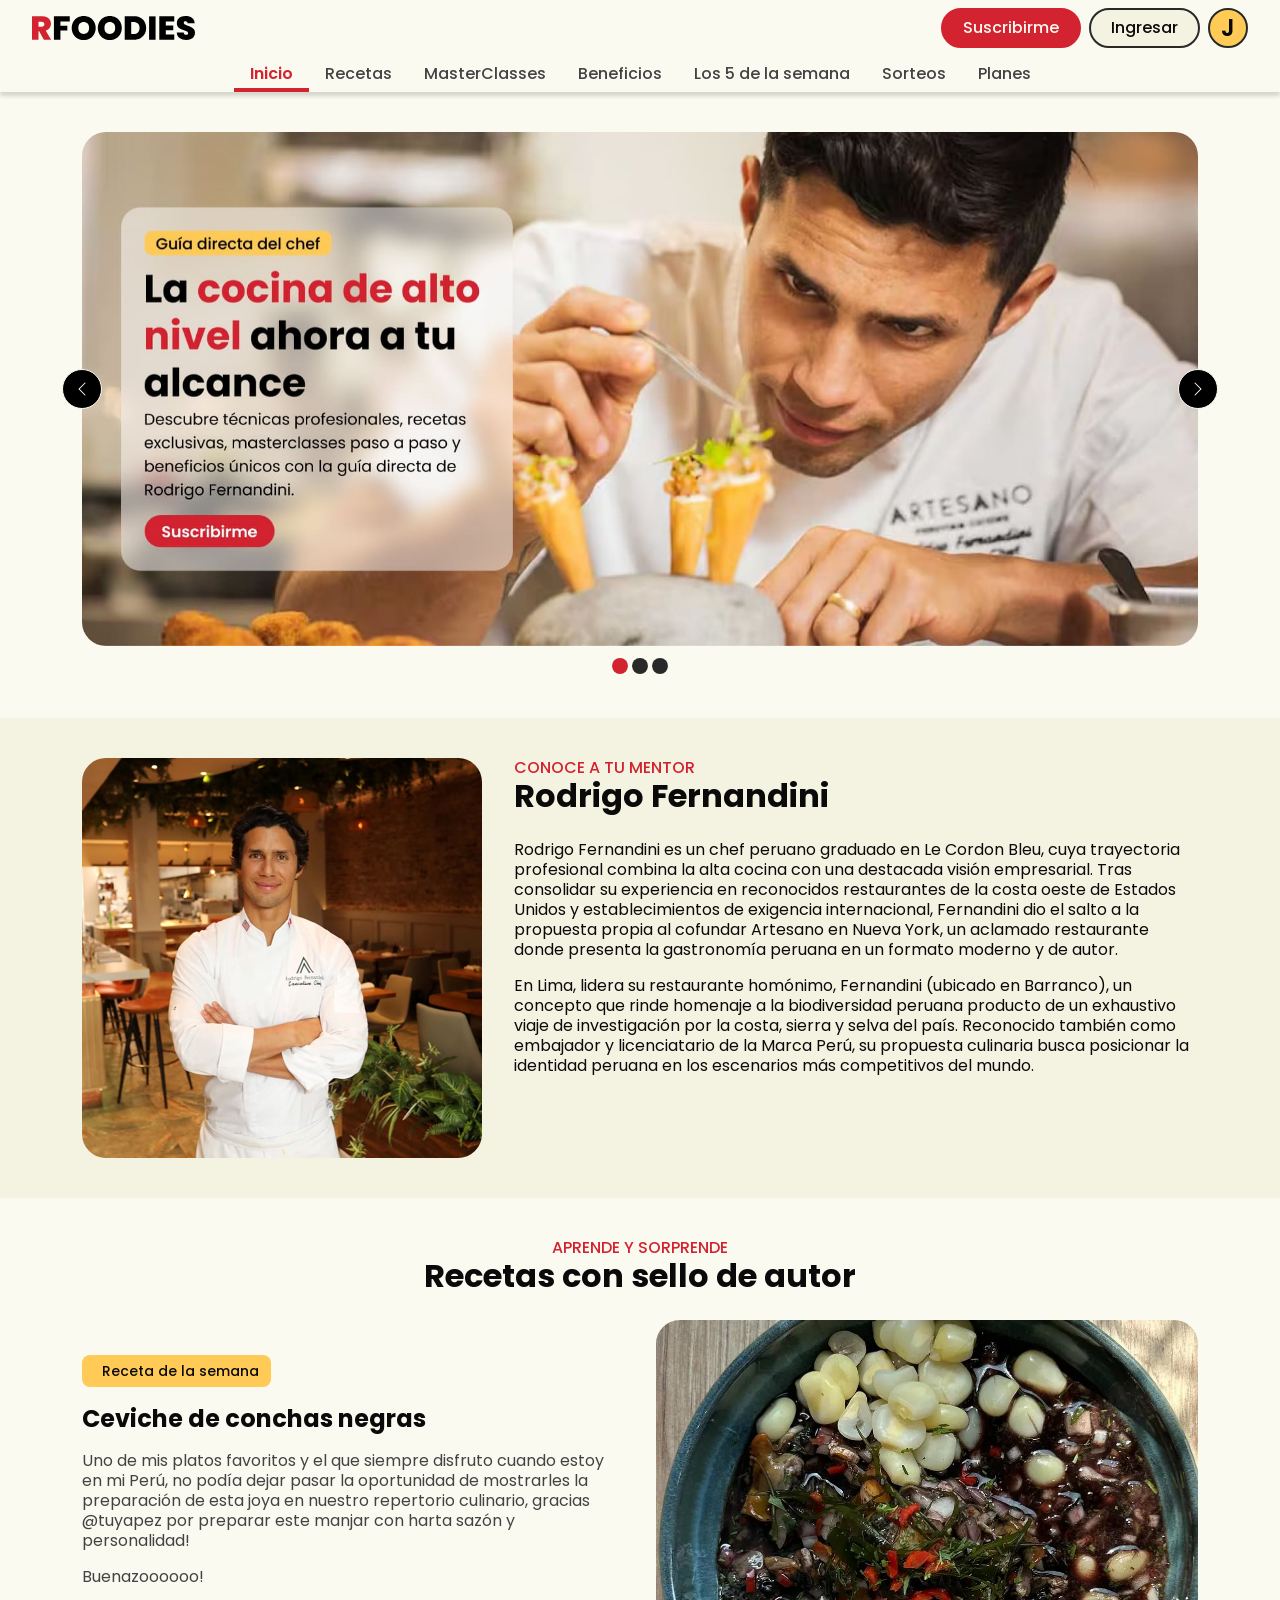
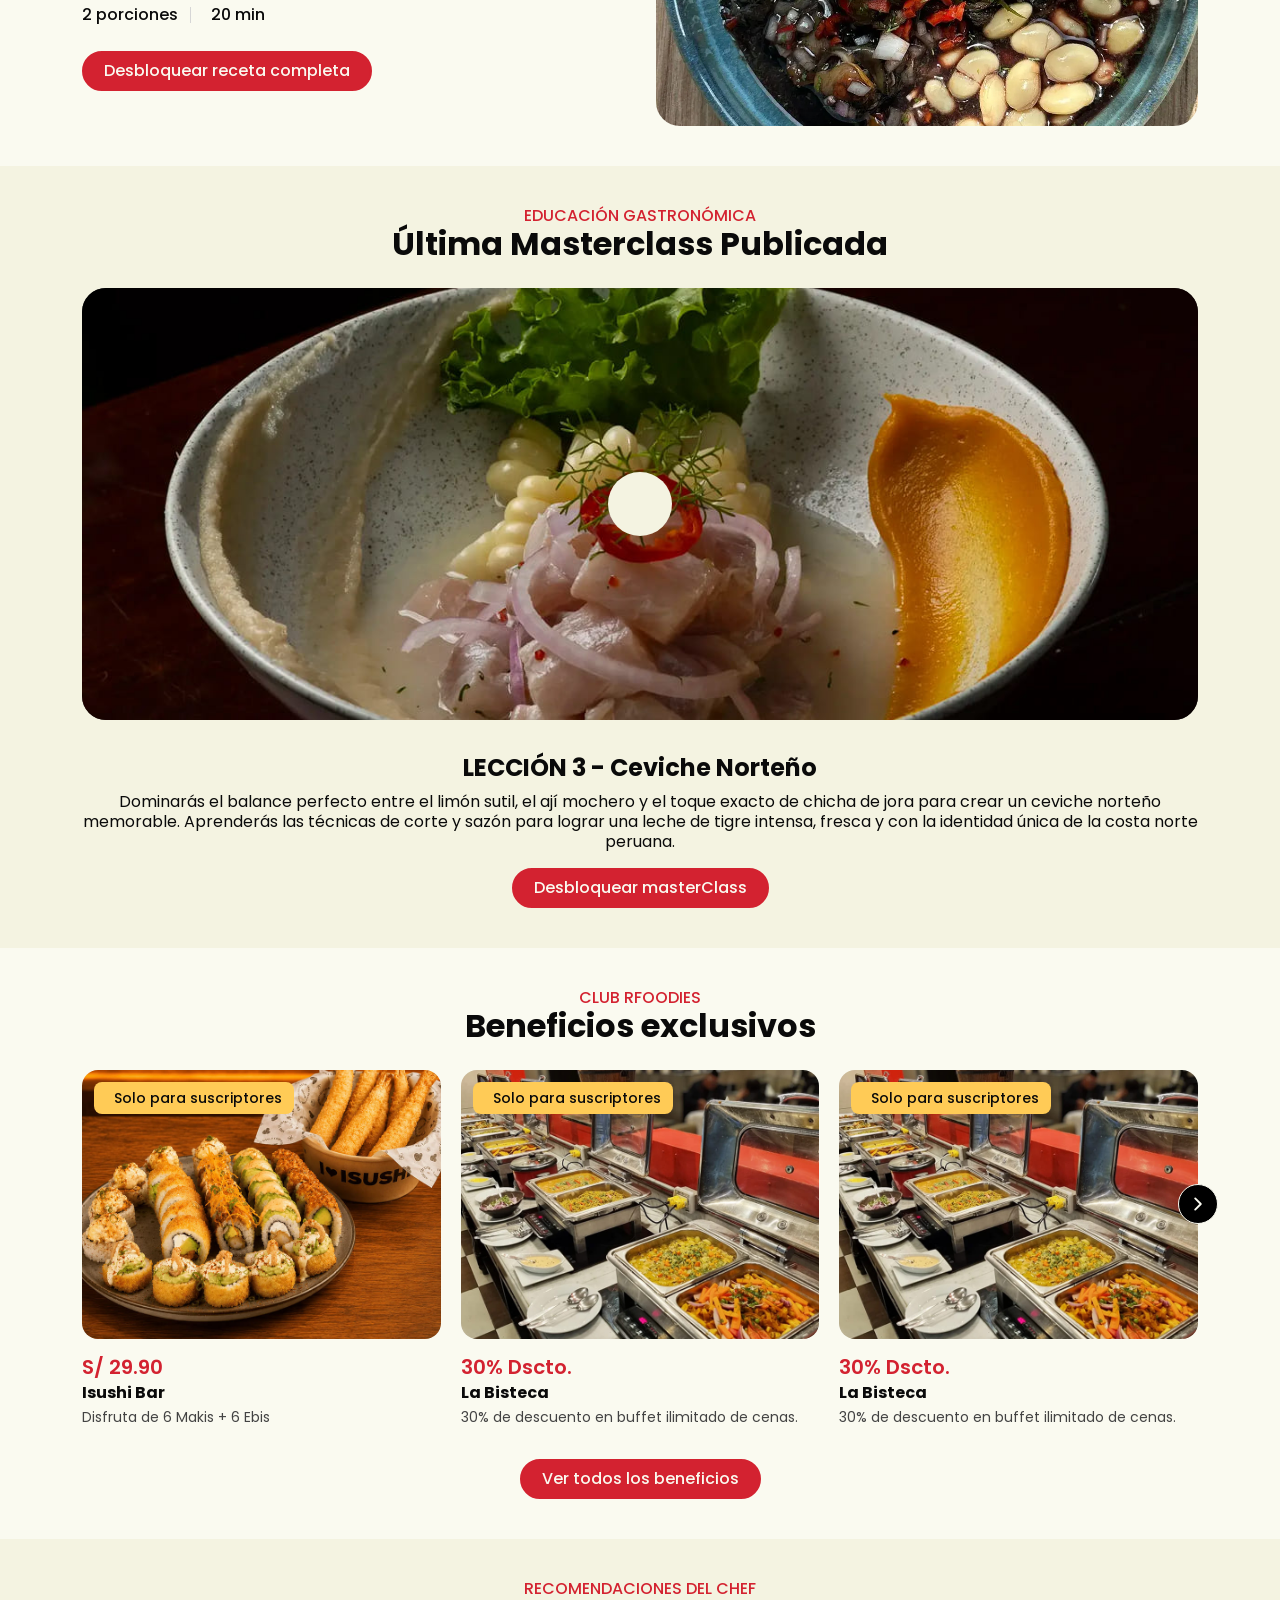
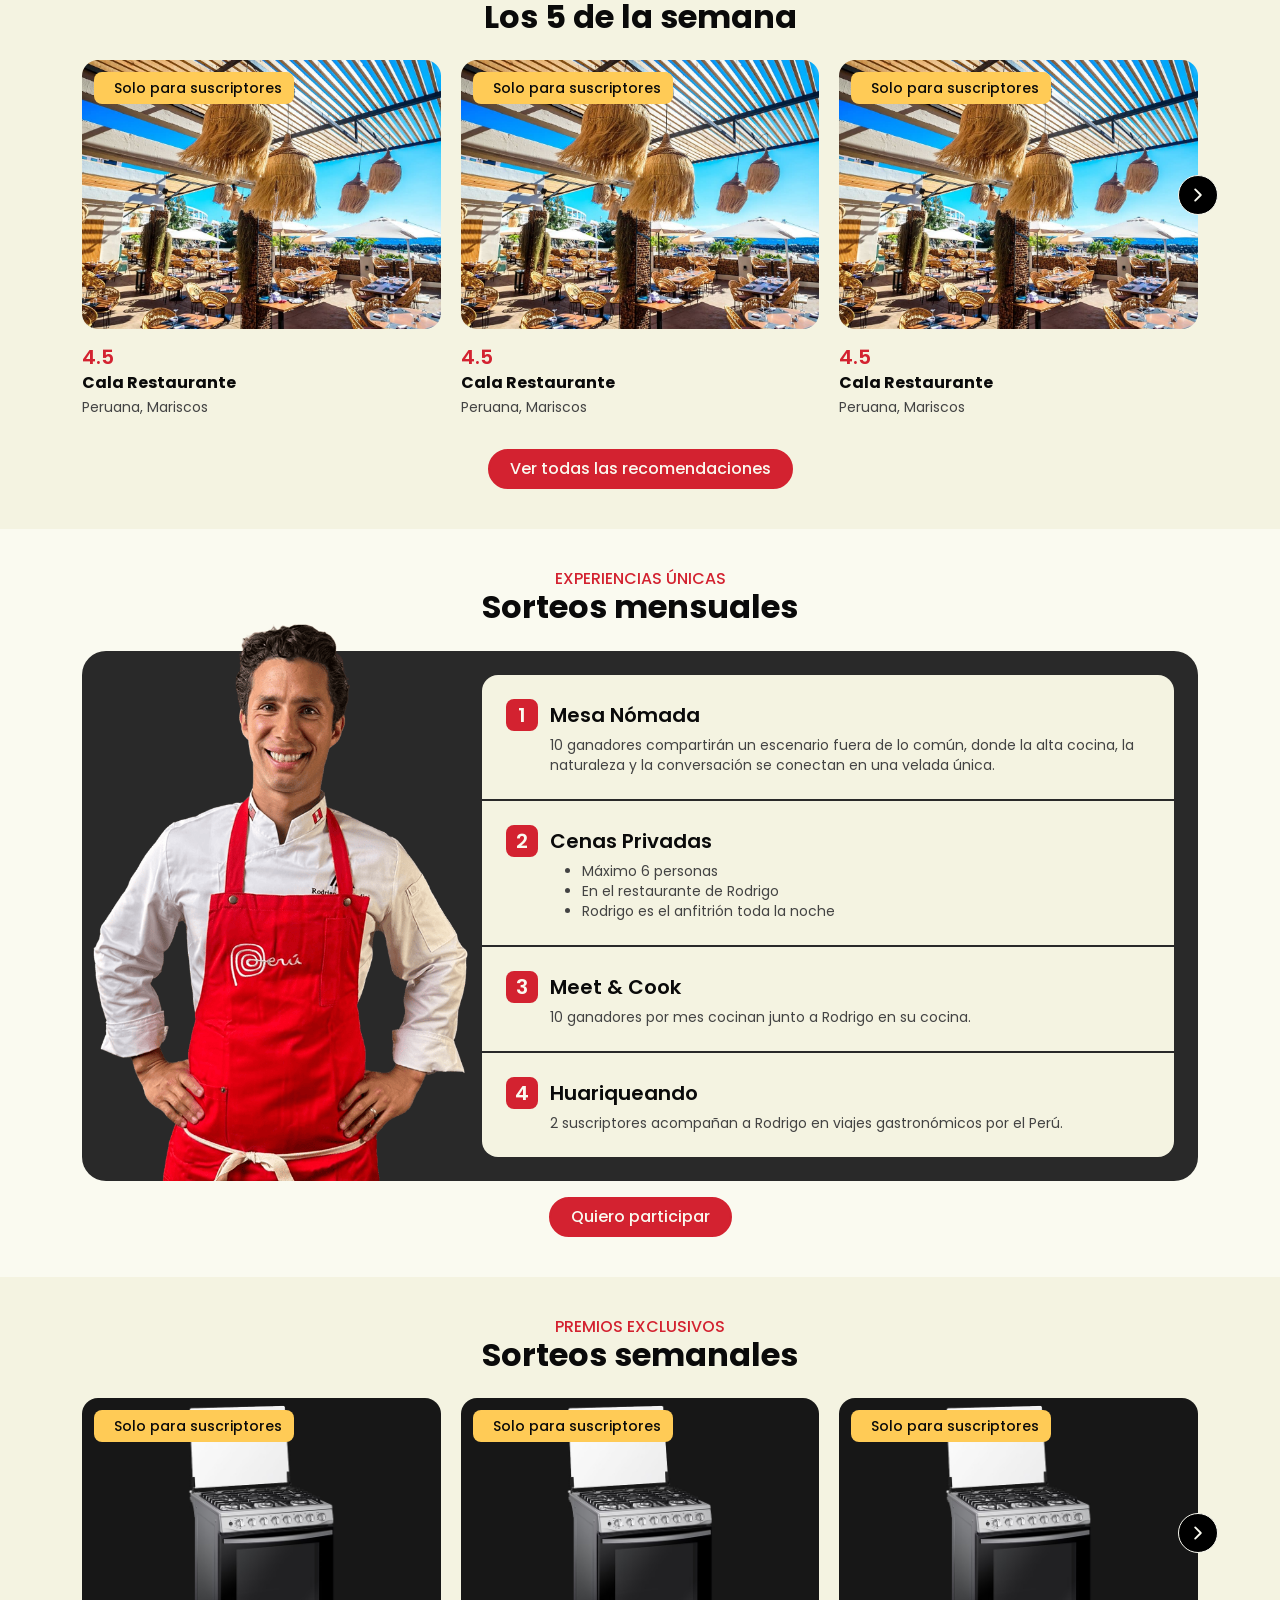
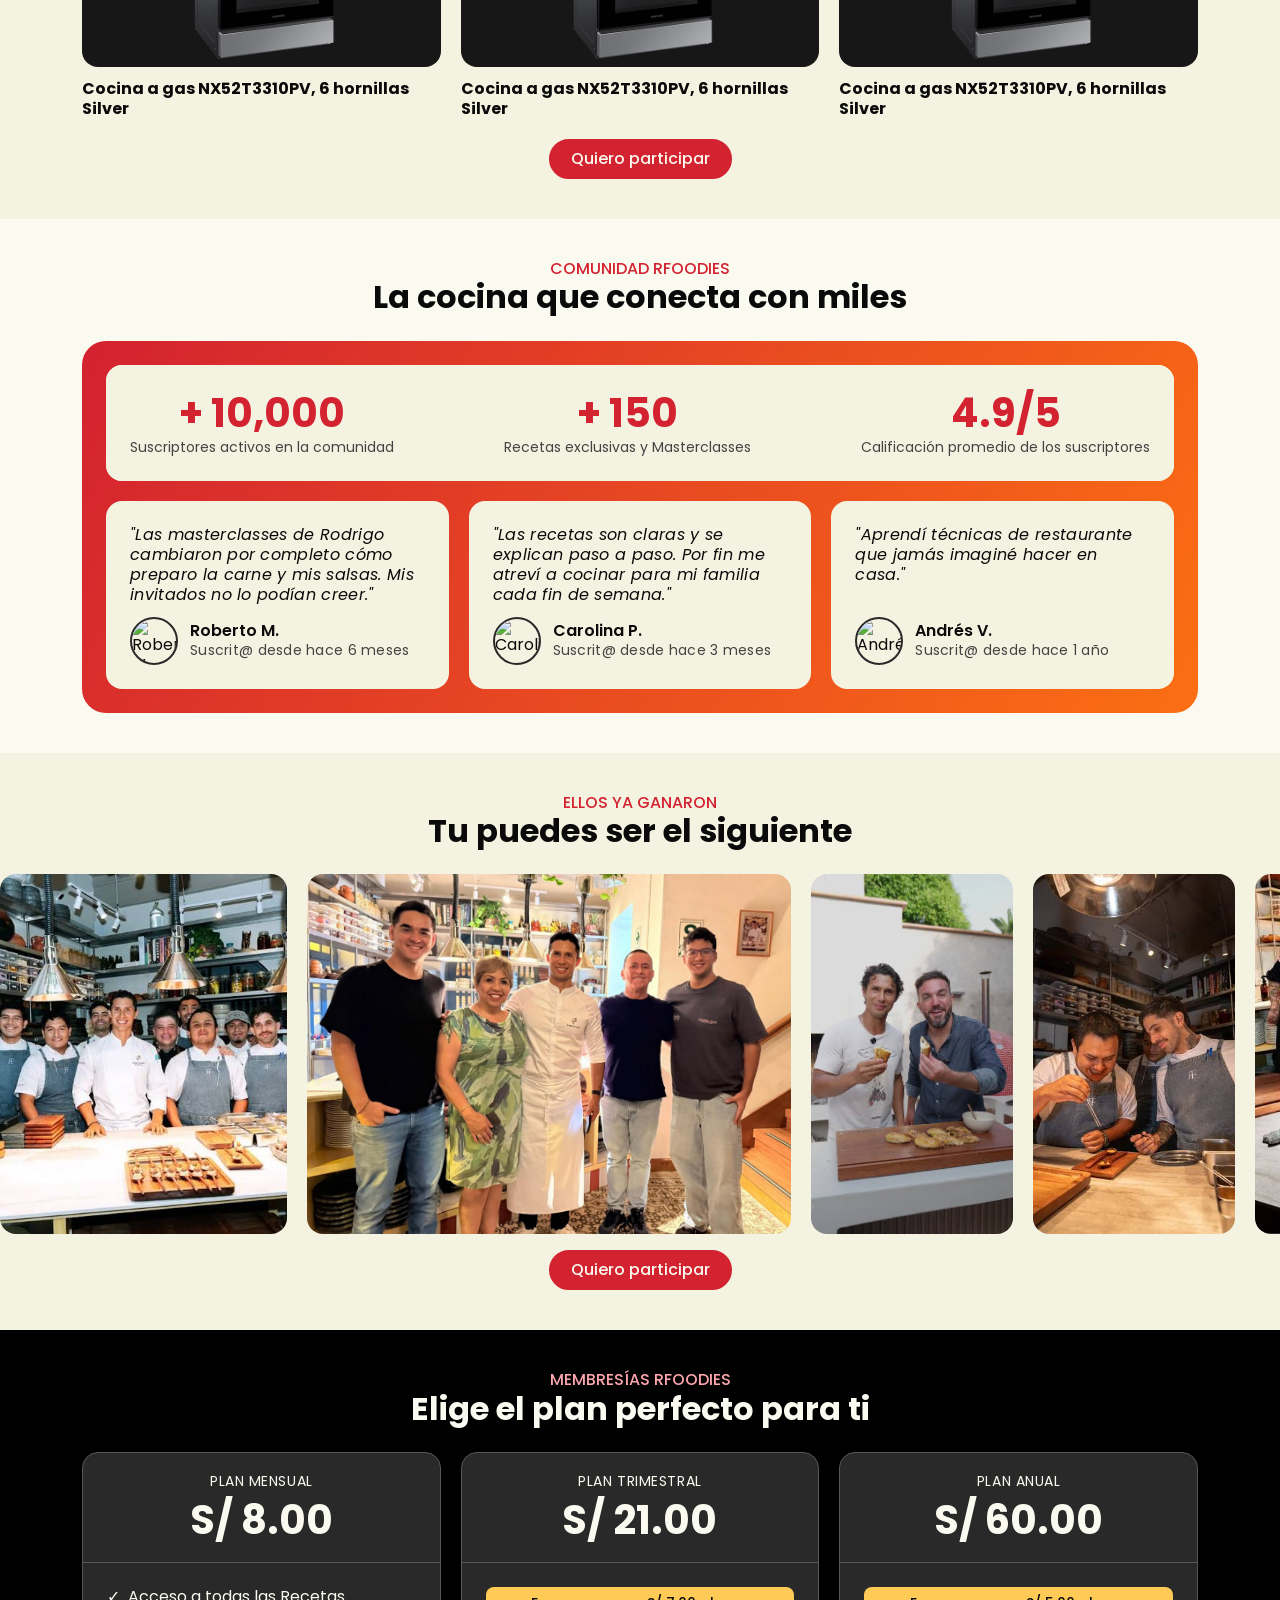
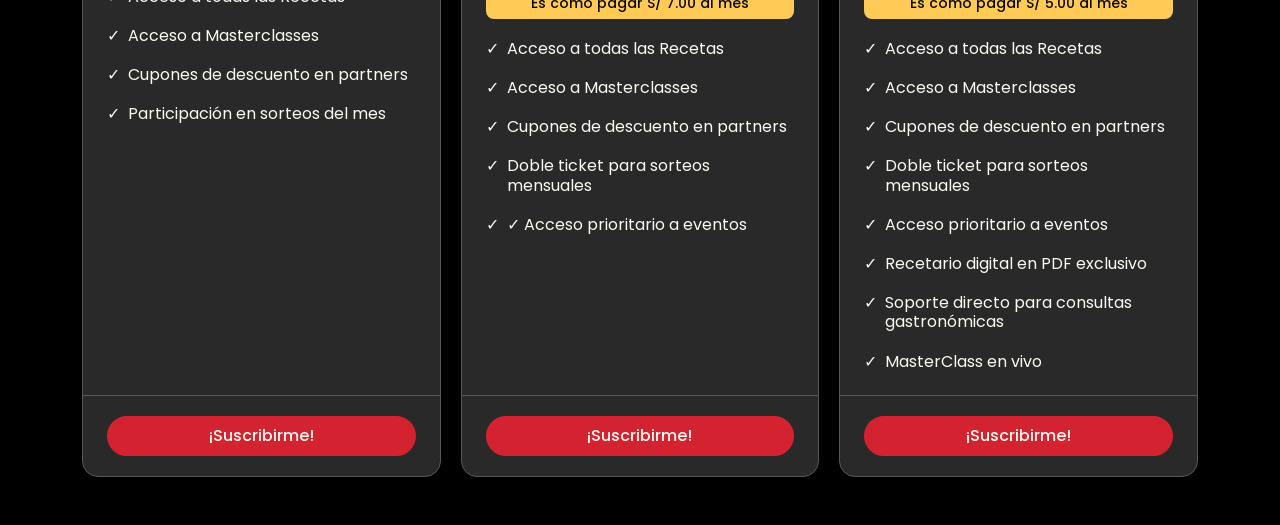
==== commit a5e062c9: "add to index section plans mobile" ====
--- a/index.html
+++ b/index.html
@@ -20,7 +20,7 @@
 </head>
 
 <body>
-    <header>
+    <header class="main-header">
         <nav class="navbar-desktop">
             <div class="navbar-desktop-top">
                 <a class="navbar-logo-link" href="index.html">
@@ -856,7 +856,7 @@
         <!-- End section ganadores-->
 
         <!--section planes -->
-        <div class="wrap-section section-dark d-none">
+        <div class="wrap-section section-dark">
             <div class="container">
                 <div class="header-section__dark text-center">
                     <h6 class="header-section__subtitle">
--- a/css/main.css
+++ b/css/main.css
@@ -807,7 +807,7 @@
 
 
 /* Navbar */
-header {
+.main-header {
     height: 5.75rem;
 }
 
--- a/css/mq.css
+++ b/css/mq.css
@@ -2,7 +2,7 @@
 @media (max-width: 1200px) {
 
     /* Index */
-    header {
+    .main-header {
         height: 4rem;
     }
 
@@ -103,11 +103,27 @@
         flex-direction: column;
     }
 
-     .testimonials__grid {
+    .testimonials__grid {
         grid-template-columns: 1fr;
     }
 
     /* End prueba social */
+
+    /* Section Planes */
+    .plans__grid {
+        grid-auto-flow: row;
+        /* los elementos se apilan */
+        grid-auto-columns: auto;
+        grid-template-columns: 1fr;
+        /* una sola columna */
+        justify-content: stretch;
+        overflow-x: visible;
+        /* ya no hace falta scroll horizontal */
+        scroll-snap-type: none;
+        padding-bottom: 0;
+    }
+
+    /* End section planes */
 }
 
 /* End tablet vertical */
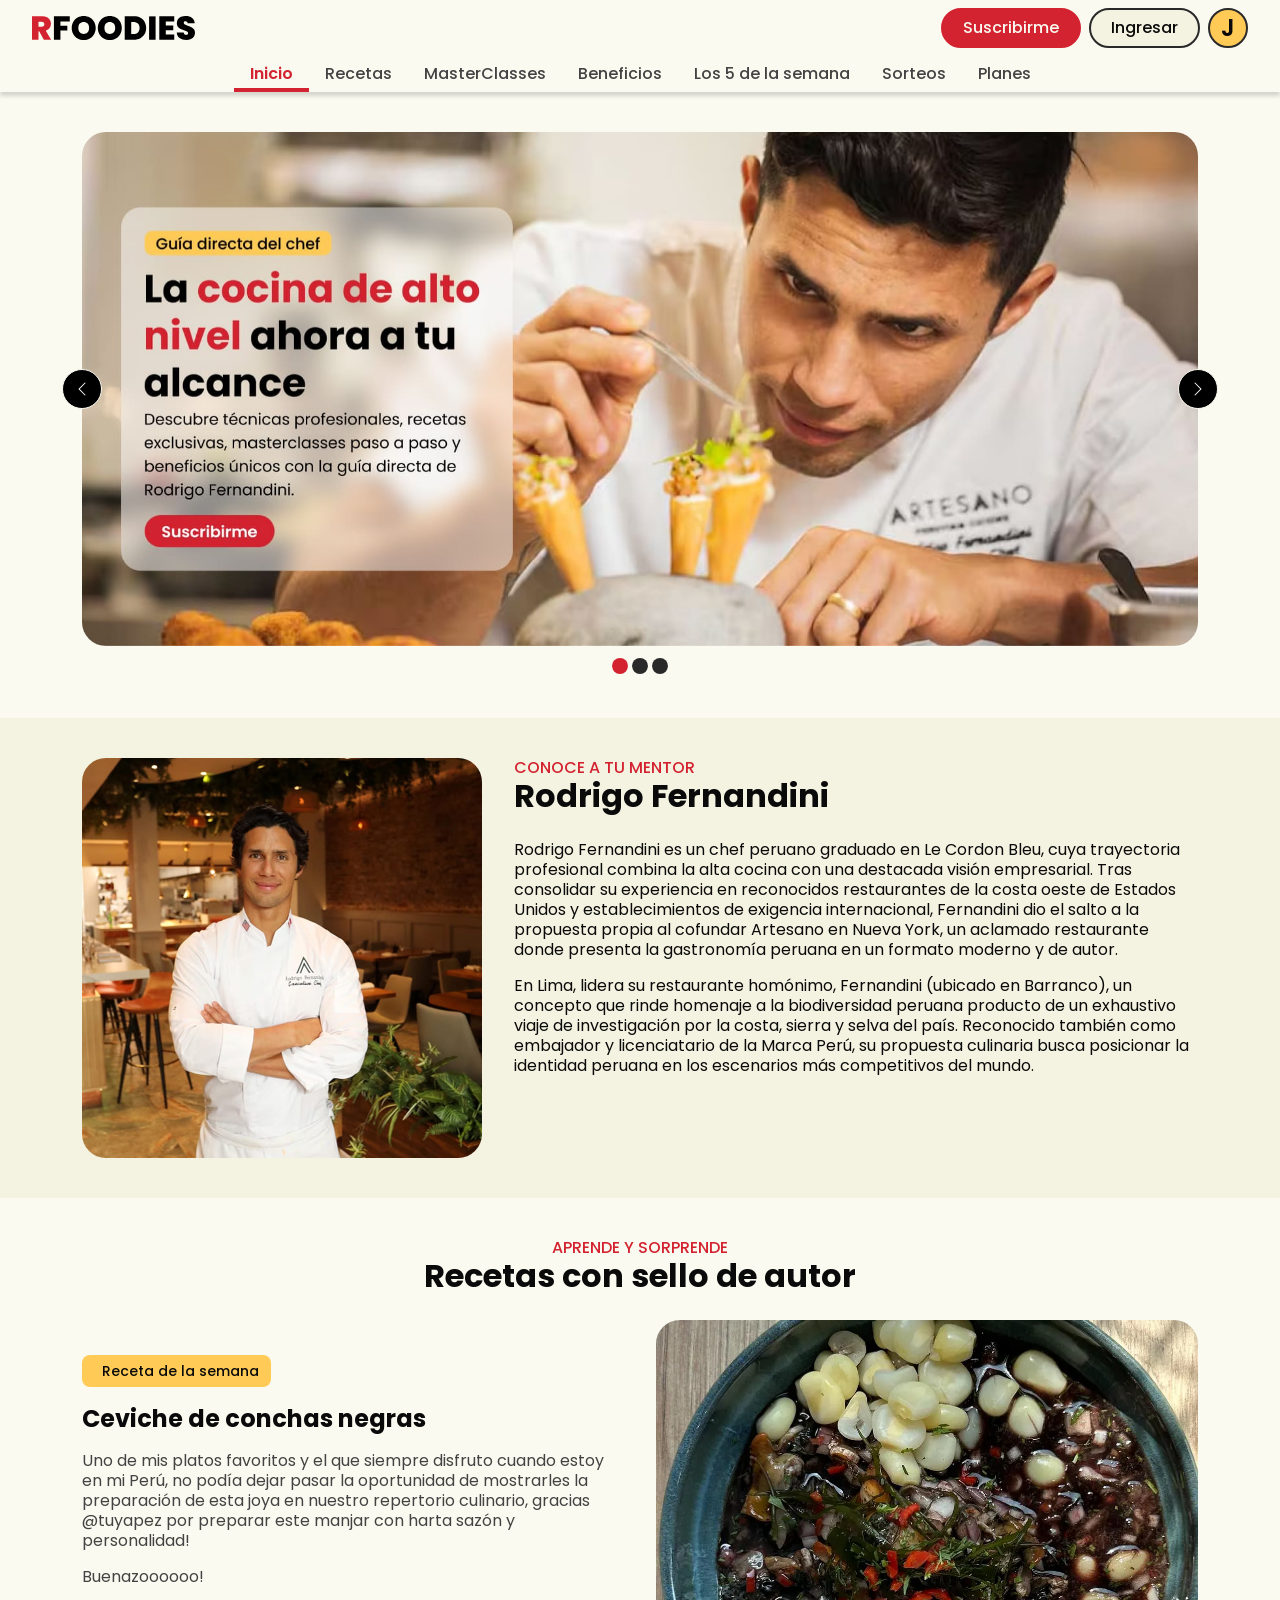
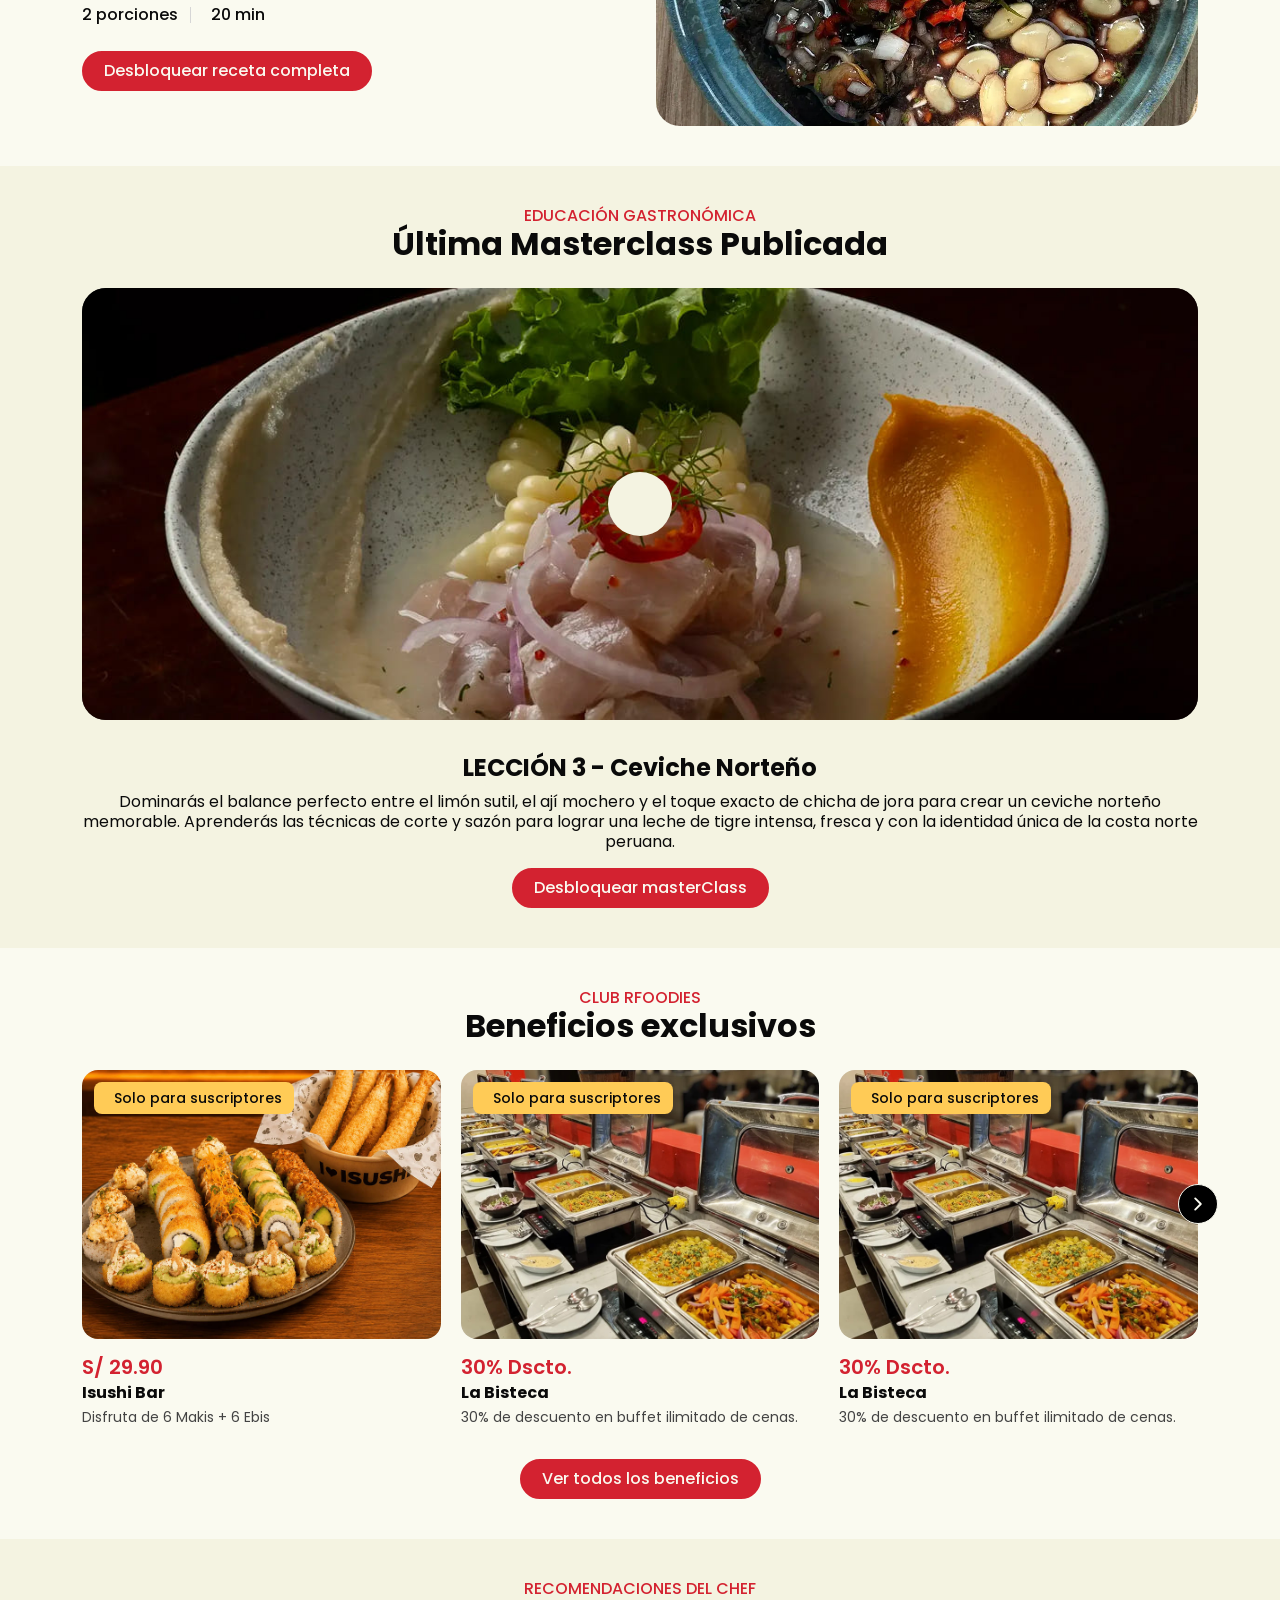
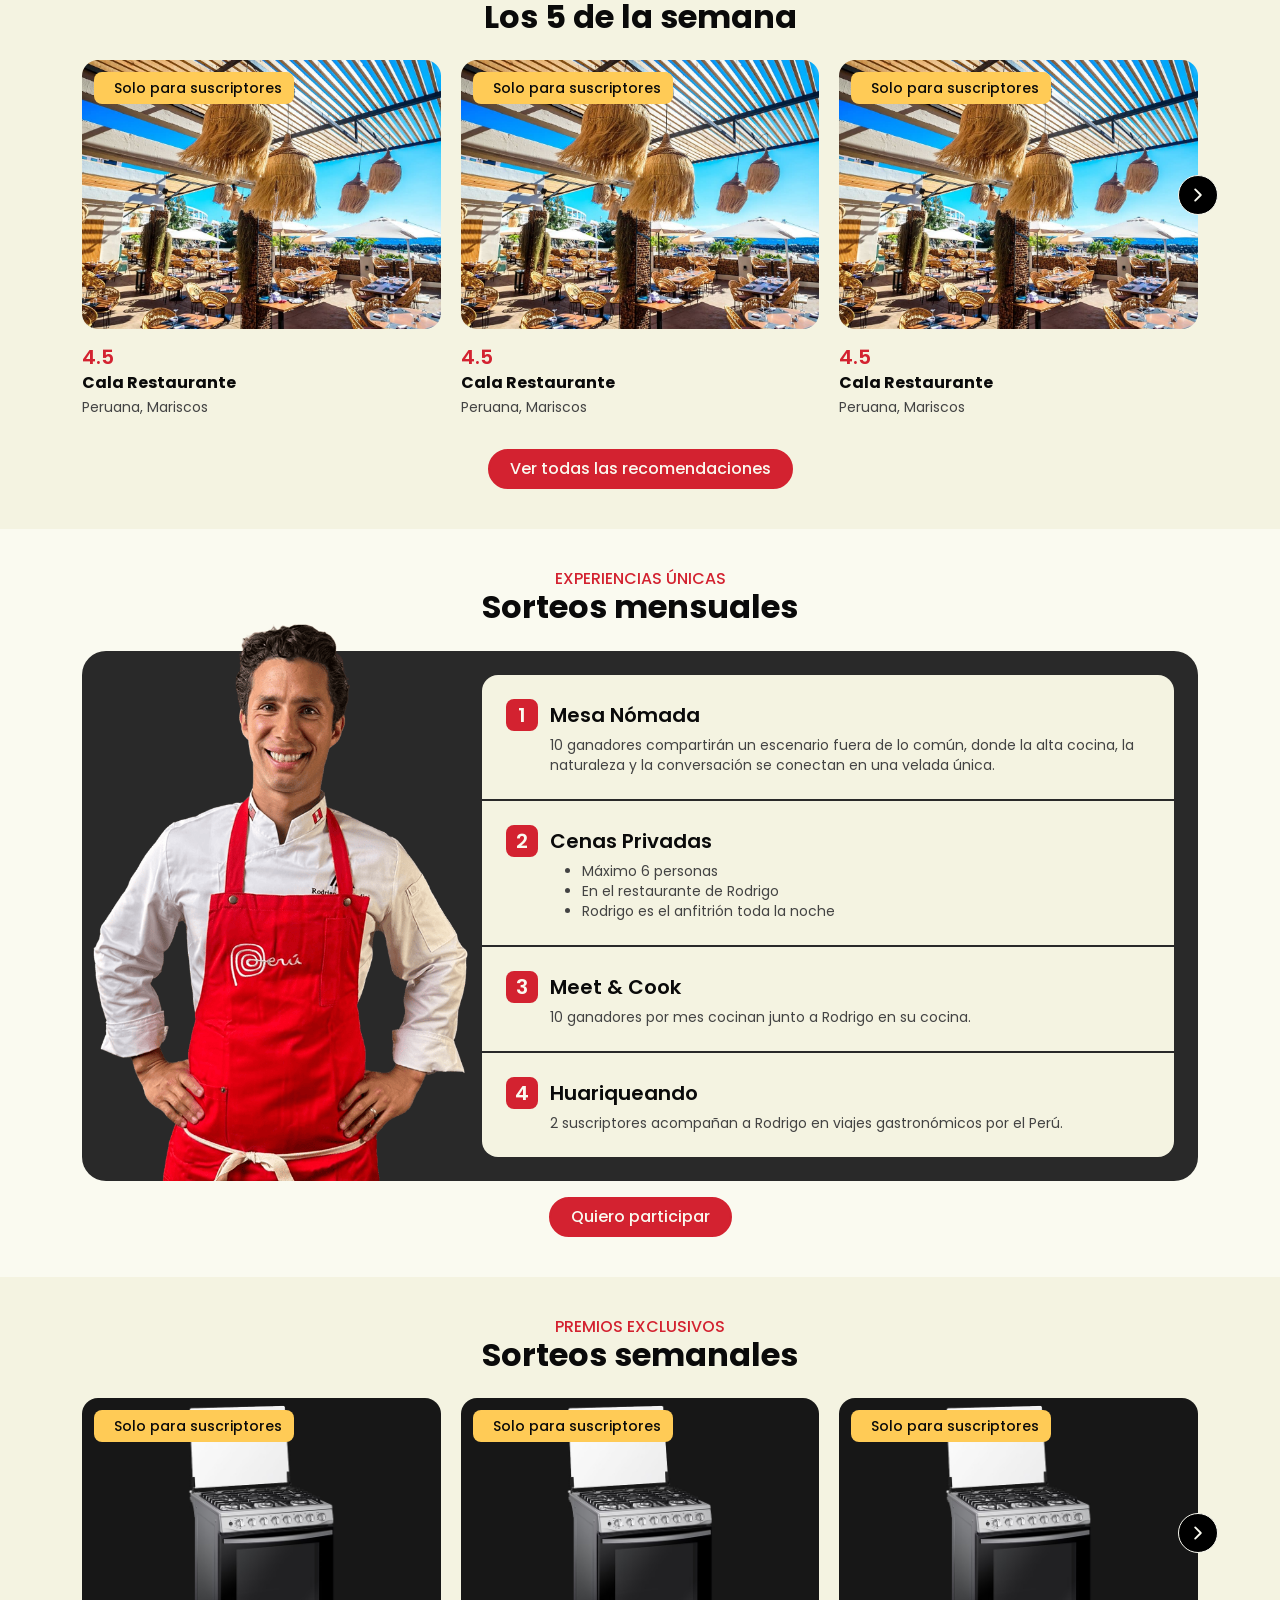
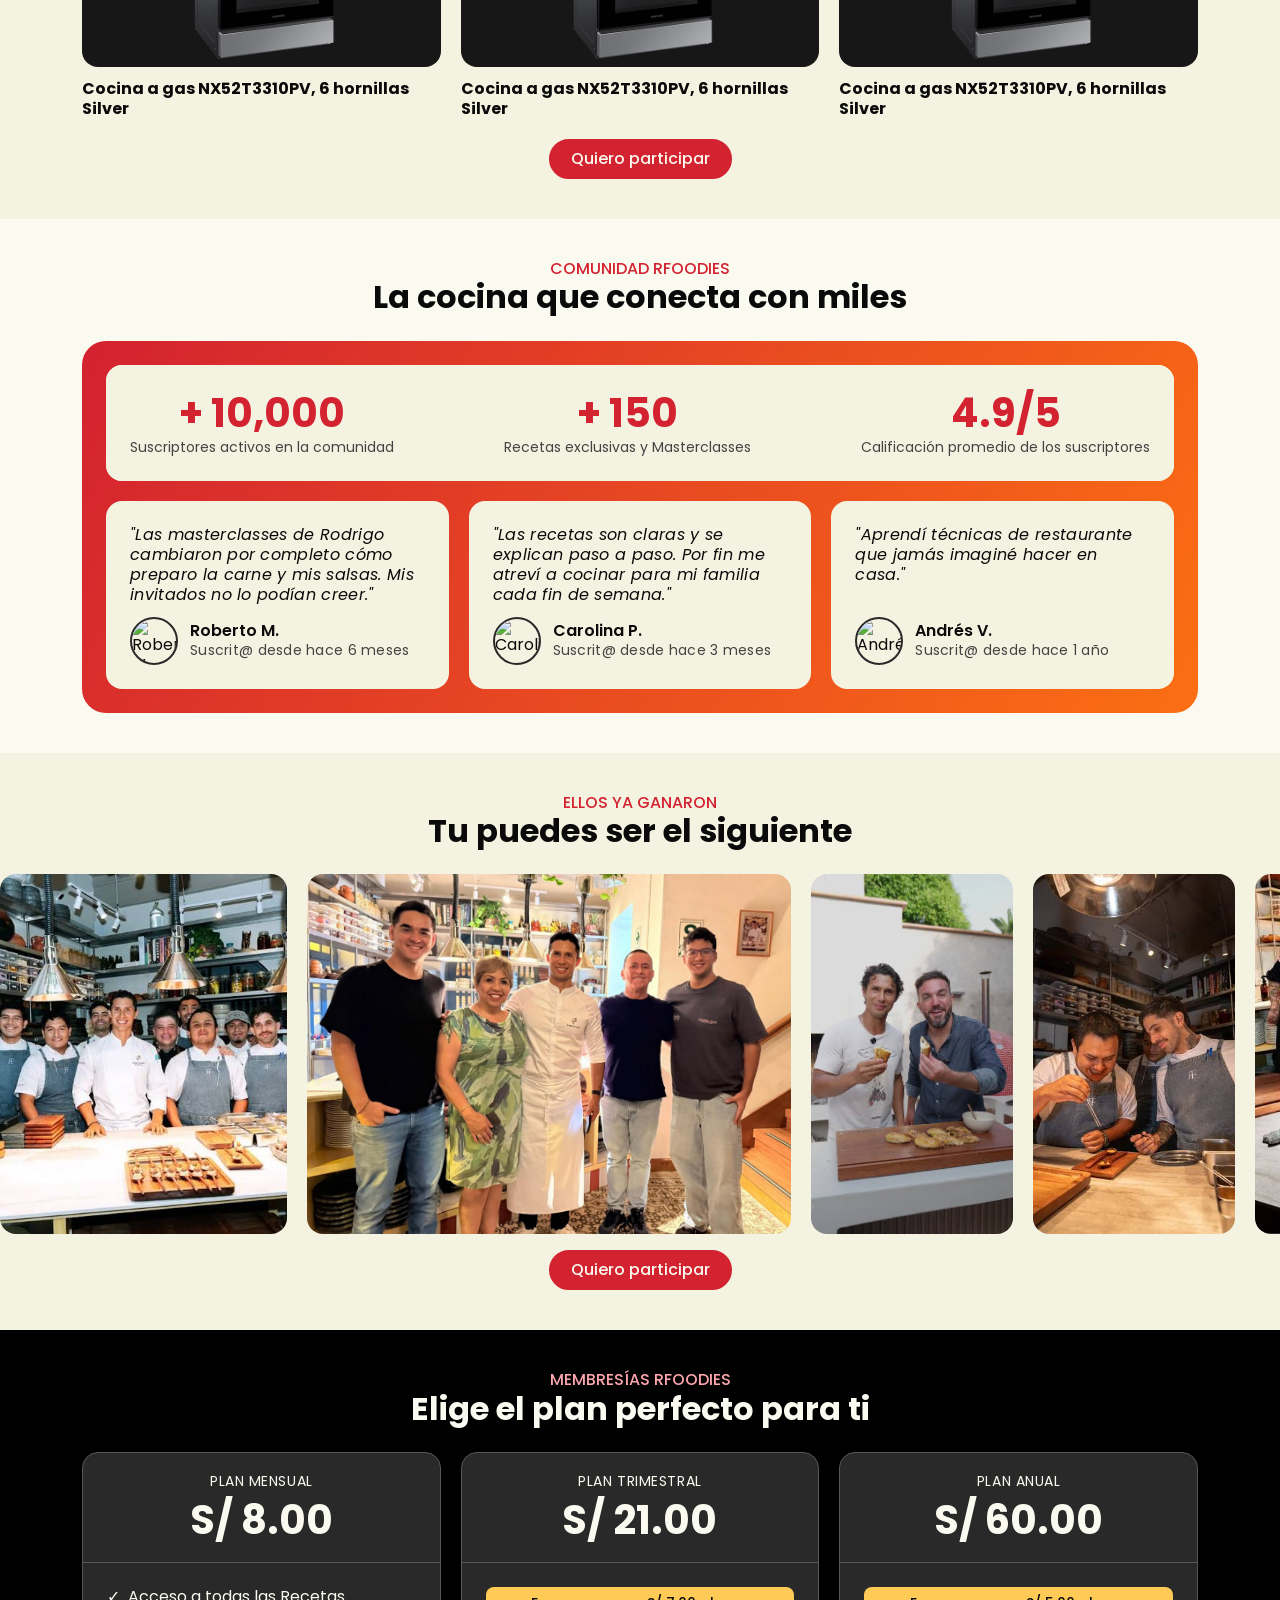
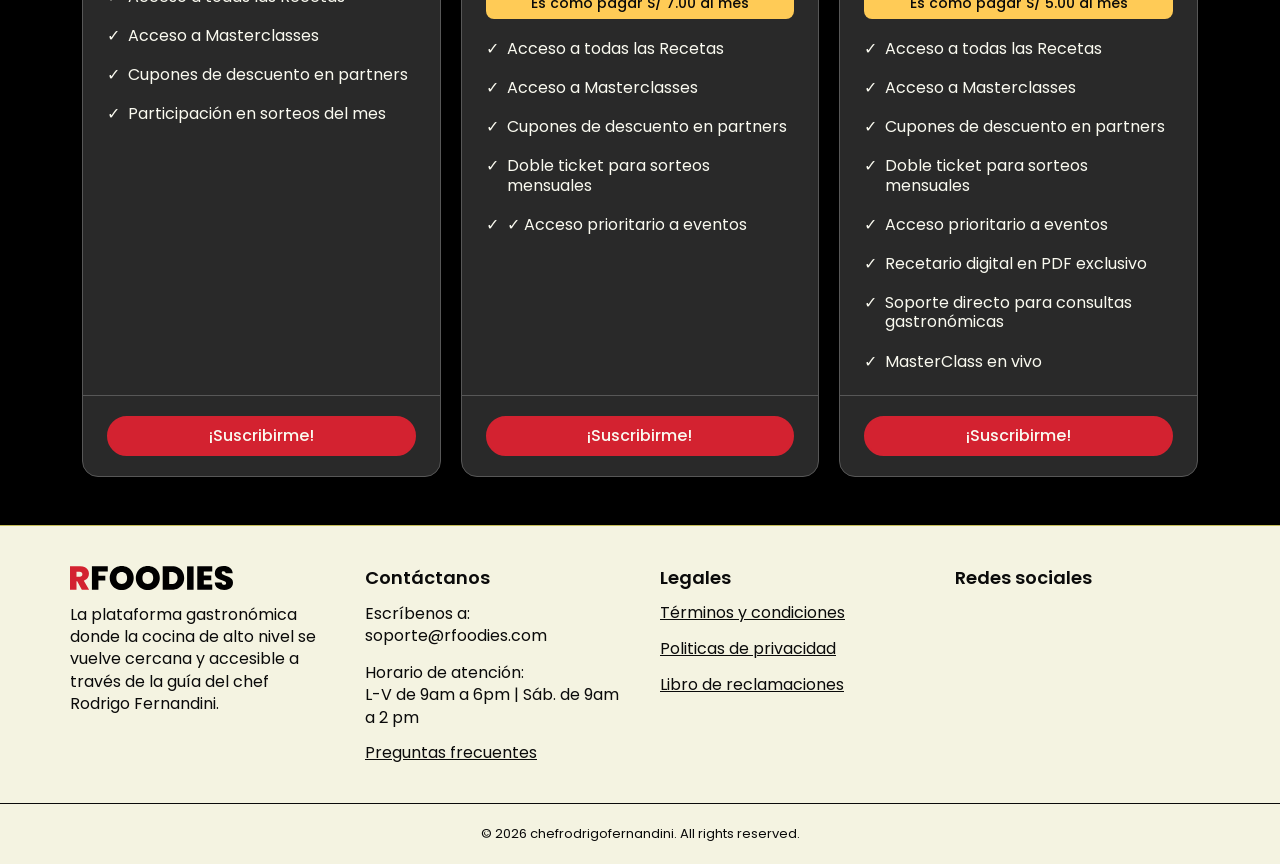
==== commit 9321d666: "add to index footer mobile" ====
--- a/index.html
+++ b/index.html
@@ -938,10 +938,9 @@
         </div>
         <!-- End section planes-->
     </main>
-    <footer class="site-footer d-none">
+    <footer class="site-footer">
 
         <div class="site-footer__main container">
-
             <!-- Marca -->
             <div class="site-footer__col">
                 <a class="site-footer__logo" href="#" aria-label="RFoodies, inicio">
@@ -983,7 +982,6 @@
                             aria-label="YouTube"><ion-icon name="logo-youtube"></ion-icon></a></li>
                 </ul>
             </div>
-
         </div>
 
         <div class="site-footer__bottom">
--- a/css/main.css
+++ b/css/main.css
@@ -801,10 +801,7 @@
         width: calc(100vw - 24px);
     }
 }
-
 /* End Btn dropdown */
-
-
 
 /* Navbar */
 .main-header {
--- a/css/mq.css
+++ b/css/mq.css
@@ -122,8 +122,18 @@
         scroll-snap-type: none;
         padding-bottom: 0;
     }
+    /* End section planes */
 
-    /* End section planes */
+    /* Footer */
+    .site-footer__main {
+        grid-auto-flow: row; 
+        grid-auto-columns: auto;
+        grid-template-columns: 1fr;   /* una sola columna */
+        justify-content: stretch;
+        padding-top: 1.5rem !important;
+        padding-bottom: 1.5rem !important;
+    }
+    /* End footer */
 }
 
 /* End tablet vertical */
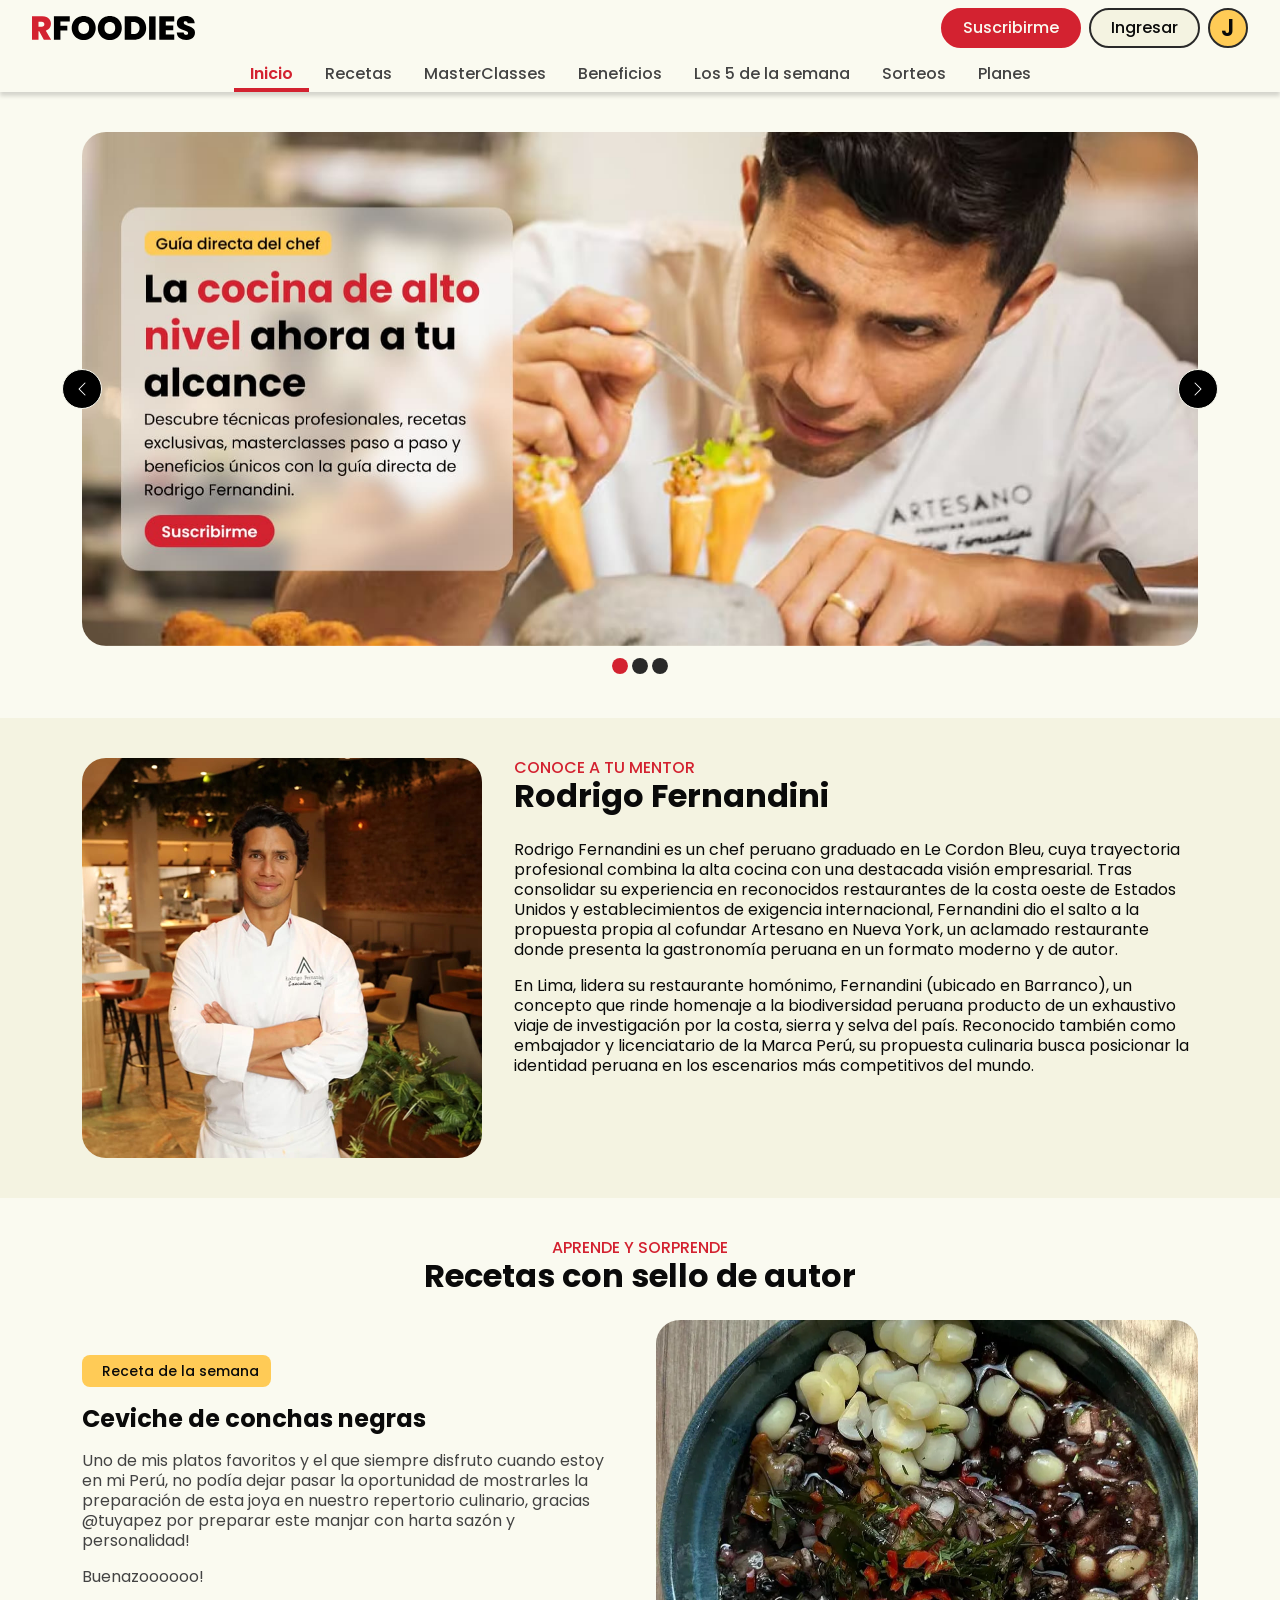
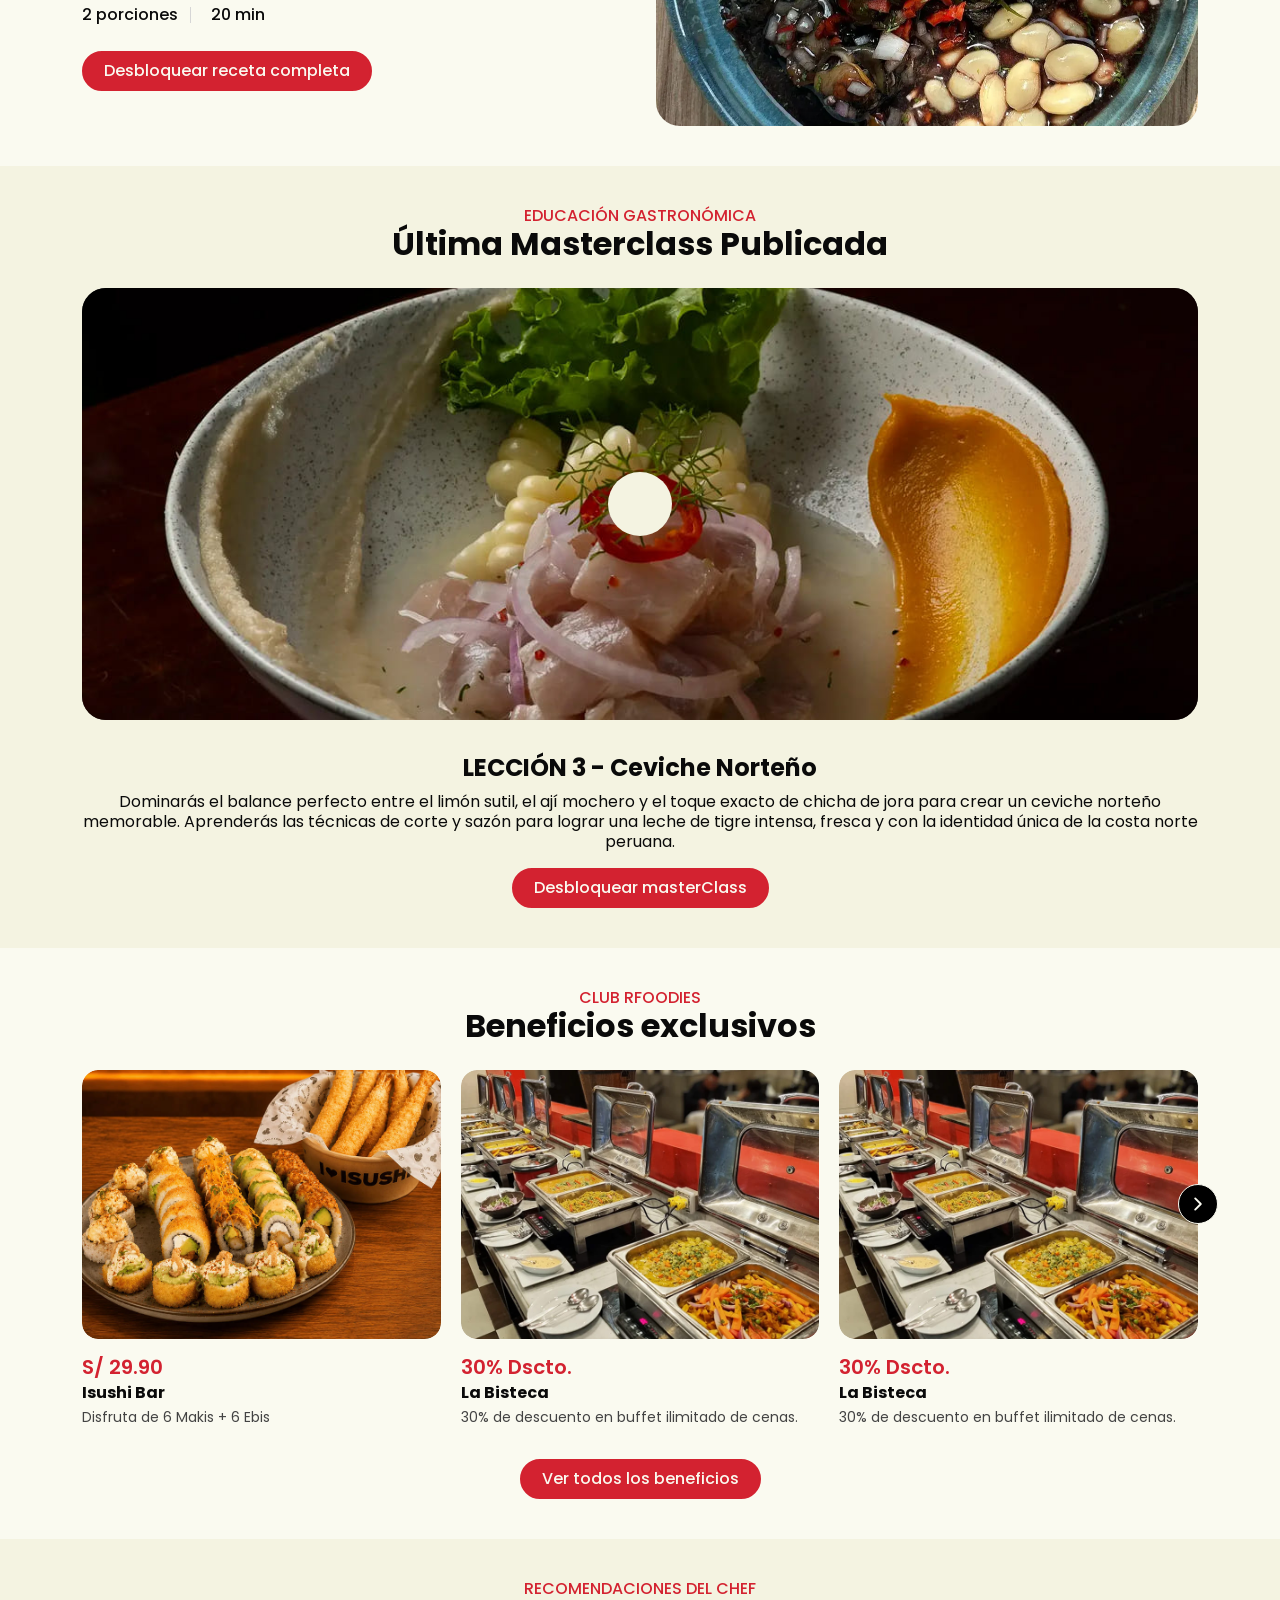
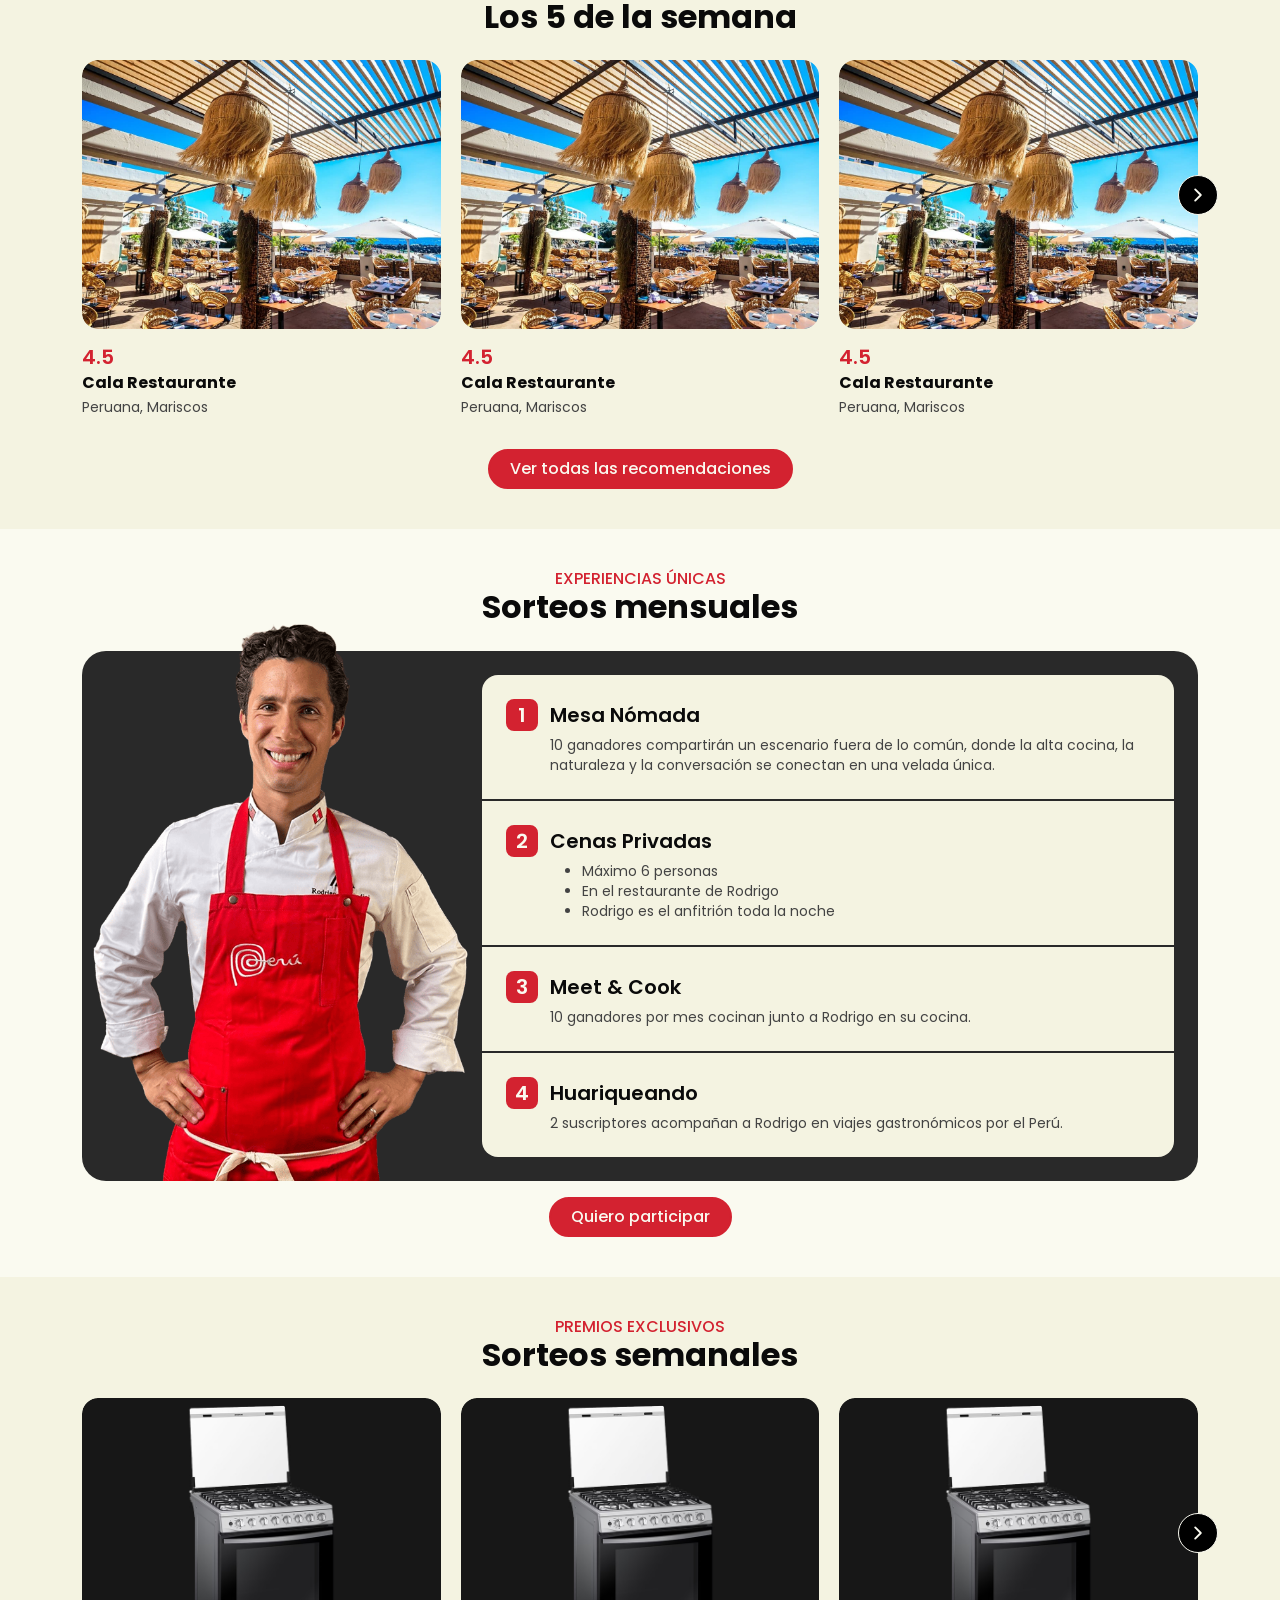
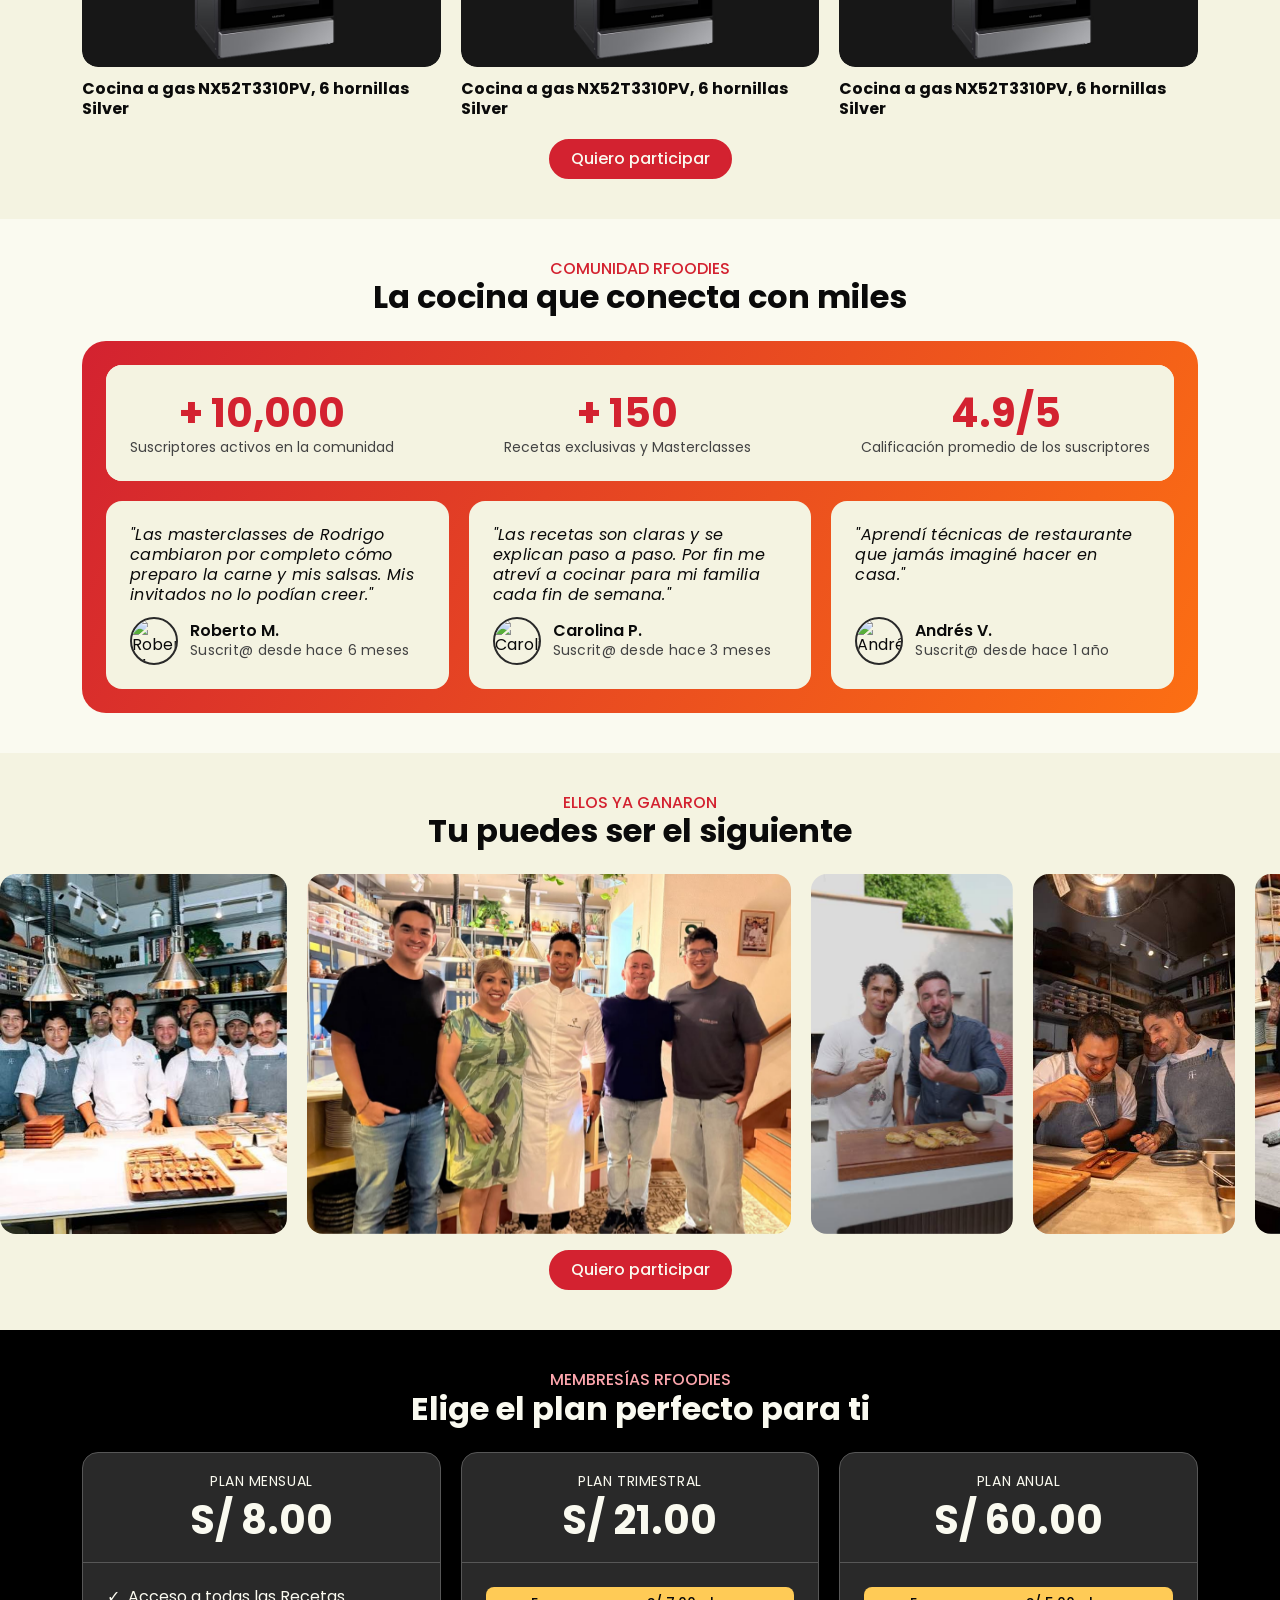
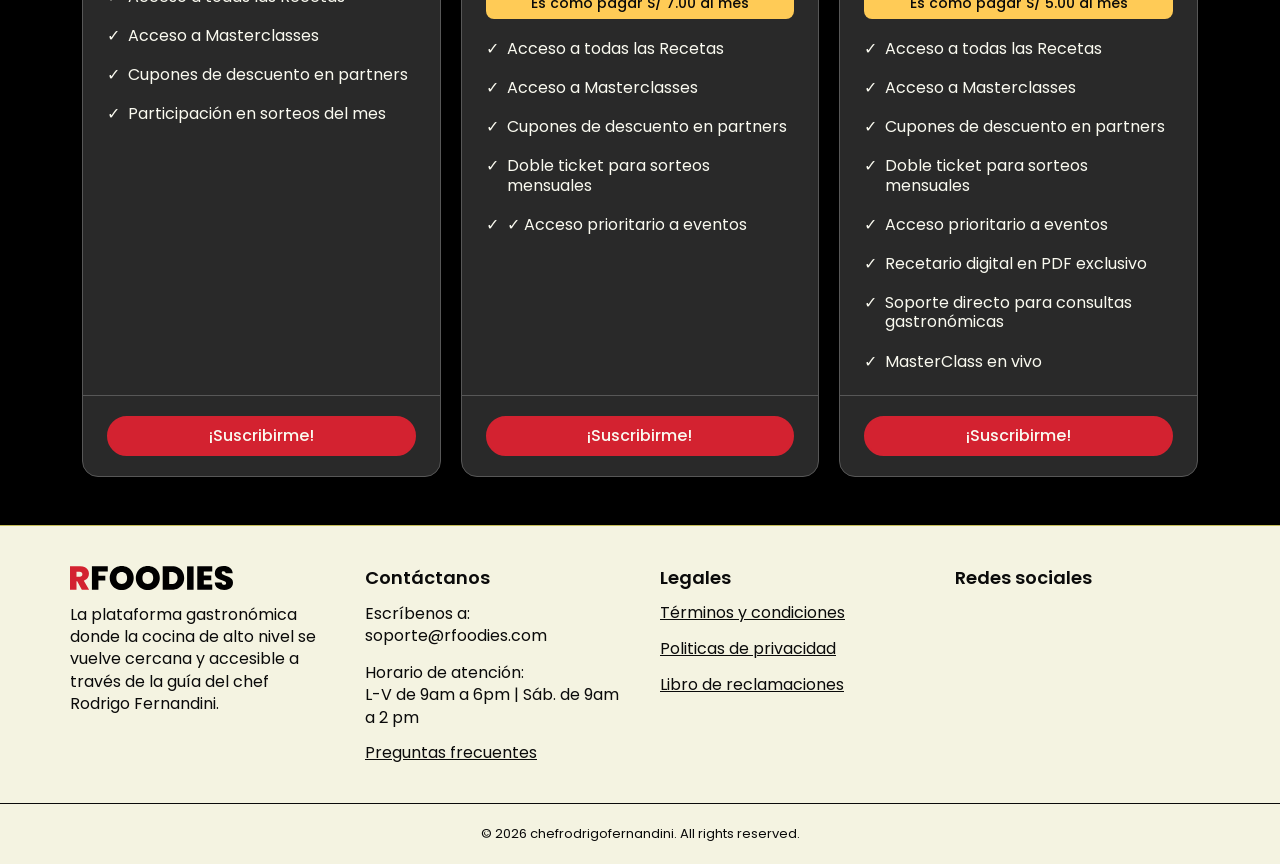
==== commit d1e1b458: "add to index efecto hover en imagenes" ====
--- a/index.html
+++ b/index.html
@@ -3,7 +3,7 @@
 
 <head>
     <meta charset="UTF-8">
-    <meta name="viewport" content="width=device-width, initial-scale=1.0">
+    <meta name="viewport" content="width=device-width, initial-scale=1.0, viewport-fit=cover">
     <meta name="referrer" content="strict-origin-when-cross-origin">
     <title>Inicio</title>
     <link rel="icon" href="images/logos/favicon.svg" type="image/x-icon" />
@@ -99,7 +99,7 @@
             <ul class="nav menu-tabs">
                 <li class="nav-item"><a class="nav-link active" aria-current="page" href="#index">Inicio</a>
                 </li>
-                <li class="nav-item"><a class="nav-link" href="#recetas">Recetas</a></li>
+                <li class="nav-item"><a class="nav-link" href="recetas.html">Recetas</a></li>
                 <li class="nav-item"><a class="nav-link" href="#masterclasses">MasterClasses</a></li>
                 <li class="nav-item"><a class="nav-link" href="#beneficios">Beneficios</a></li>
                 <li class="nav-item"><a class="nav-link" href="#los-5-de-la-semana">Los 5 de la semana</a></li>
@@ -125,7 +125,7 @@
     </header>
     <main>
         <!-- Hero carousel-->
-        <div class="wrap-section">
+        <div id="index" class="wrap-section">
             <div class="container">
                 <section class="hero-carousel-wrap">
                     <div id="heroCarousel" class="carousel slide hero-carousel" data-bs-ride="carousel"
@@ -185,8 +185,10 @@
         <div class="wrap-section section-bg">
             <div class="container">
                 <section class="about">
-                    <img class="about__photo" src="images/bg/about.jpg"
-                        alt="Rodrigo Fernandini, chef con los brazos cruzados en su restaurante">
+                    <div class="about__photo">
+                        <img src="images/bg/about.jpg"
+                            alt="Rodrigo Fernandini, chef con los brazos cruzados en su restaurante">
+                    </div>
 
                     <div class="about__content">
                         <div class="header-section">
@@ -218,7 +220,7 @@
         </div>
         <!-- End section about -->
         <!-- Section featured recipe  -->
-        <div class="wrap-section">
+        <div id="recetas" class="wrap-section">
             <div class="container">
                 <section class="featured-recipe">
                     <div class="header-section text-center">
@@ -256,8 +258,9 @@
                                 Desbloquear receta completa
                             </button>
                         </div>
-                        <img class="featured-recipe__img" src="images/recetas/receta-conchas-negras.jpg"
-                            alt="Ceviche de conchas negras">
+                        <div class="featured-recipe__img">
+                            <img src="images/recetas/receta-conchas-negras.jpg" alt="Ceviche de conchas negras">
+                        </div>
                     </div>
                 </section>
             </div>
@@ -265,7 +268,7 @@
         <!-- End section featured recipe -->
 
         <!-- MasterClass section -->
-        <div class="wrap-section section-bg">
+        <div id="masterclasses" class="wrap-section section-bg">
             <div class="container">
                 <section class="featured-masterClass">
                     <div class="header-section text-center">
@@ -306,7 +309,7 @@
         <!-- End MasterClass section -->
 
         <!-- Benefit section -->
-        <div class="wrap-section">
+        <div id="beneficios" class="wrap-section">
             <div class="container">
                 <div class="header-section text-center">
                     <h6 class="header-section__subtitle">
@@ -331,7 +334,9 @@
                                 <ion-icon name="star"></ion-icon>
                                 Solo para suscriptores
                             </span>
-                            <img src="images/beneficios/isuhi-bar.jpg" class="card-img-top" alt="...">
+                            <div class="card-product__media">
+                                <img src="images/beneficios/isuhi-bar.jpg" class="card-img-top" alt="...">
+                            </div>
                             <div class="card-body">
                                 <span class="info-promo">
                                     S/ 29.90
@@ -348,7 +353,9 @@
                                 <ion-icon name="star"></ion-icon>
                                 Solo para suscriptores
                             </span>
-                            <img src="images/beneficios/la-bisteca.jpg" class="card-img-top" alt="...">
+                            <div class="card-product__media">
+                                <img src="images/beneficios/la-bisteca.jpg" class="card-img-top" alt="...">
+                            </div>
                             <div class="card-body">
                                 <span class="info-promo">
                                     30% Dscto.
@@ -365,7 +372,9 @@
                                 <ion-icon name="star"></ion-icon>
                                 Solo para suscriptores
                             </span>
-                            <img src="images/beneficios/la-bisteca.jpg" class="card-img-top" alt="...">
+                            <div class="card-product__media">
+                                <img src="images/beneficios/la-bisteca.jpg" class="card-img-top" alt="...">
+                            </div>
                             <div class="card-body">
                                 <span class="info-promo">
                                     30% Dscto.
@@ -382,7 +391,9 @@
                                 <ion-icon name="star"></ion-icon>
                                 Solo para suscriptores
                             </span>
-                            <img src="images/beneficios/la-bisteca.jpg" class="card-img-top" alt="...">
+                            <div class="card-product__media">
+                                <img src="images/beneficios/la-bisteca.jpg" class="card-img-top" alt="...">
+                            </div>
                             <div class="card-body">
                                 <span class="info-promo">
                                     30% Dscto.
@@ -414,7 +425,7 @@
         <!-- End Benefit section -->
 
         <!-- section 5 de la semana-->
-        <div class="wrap-section section-bg">
+        <div id="los-5-de-la-semana" class="wrap-section section-bg">
             <div class="container">
                 <div class="header-section text-center">
                     <h6 class="header-section__subtitle">
@@ -440,7 +451,9 @@
                                 <ion-icon name="star"></ion-icon>
                                 Solo para suscriptores
                             </span>
-                            <img src="images/restaurantes/cala.jpg" class="card-img-top" alt="...">
+                            <div class="card-product__media">
+                                <img src="images/restaurantes/cala.jpg" class="card-img-top" alt="...">
+                            </div>
                             <div class="card-body">
                                 <div class="star-raiting">
                                     <ion-icon name="star"></ion-icon>
@@ -458,7 +471,9 @@
                                 <ion-icon name="star"></ion-icon>
                                 Solo para suscriptores
                             </span>
-                            <img src="images/restaurantes/cala.jpg" class="card-img-top" alt="...">
+                            <div class="card-product__media">
+                                <img src="images/restaurantes/cala.jpg" class="card-img-top" alt="...">
+                            </div>
                             <div class="card-body">
                                 <div class="star-raiting">
                                     <ion-icon name="star"></ion-icon>
@@ -476,7 +491,9 @@
                                 <ion-icon name="star"></ion-icon>
                                 Solo para suscriptores
                             </span>
-                            <img src="images/restaurantes/cala.jpg" class="card-img-top" alt="...">
+                            <div class="card-product__media">
+                                <img src="images/restaurantes/cala.jpg" class="card-img-top" alt="...">
+                            </div>
                             <div class="card-body">
                                 <div class="star-raiting">
                                     <ion-icon name="star"></ion-icon>
@@ -494,7 +511,9 @@
                                 <ion-icon name="star"></ion-icon>
                                 Solo para suscriptores
                             </span>
-                            <img src="images/restaurantes/cala.jpg" class="card-img-top" alt="...">
+                            <div class="card-product__media">
+                                <img src="images/restaurantes/cala.jpg" class="card-img-top" alt="...">
+                            </div>
                             <div class="card-body">
                                 <div class="star-raiting">
                                     <ion-icon name="star"></ion-icon>
@@ -506,19 +525,6 @@
                                 </p>
                             </div>
                         </div>
-
-                        <div class="card-product">
-                            <span class="badge badge-rf">
-                                <ion-icon name="star"></ion-icon>
-                                Solo para suscriptores
-                            </span>
-                            <img src="images/premios/premio1.jpg" class="card-img-top" alt="...">
-                            <div class="card-body">
-                                <h5 class="card-title">
-                                    Cocina a gas NX52T3310PV, 6 hornillas Silver
-                                </h5>
-                            </div>
-                        </div>
                     </div>
 
                     <button class="carousel-btn next" type="button" aria-label="Siguiente">
@@ -540,7 +546,7 @@
         <!-- End section 5 de la semana-->
 
         <!--section premios mensuales -->
-        <div class="wrap-section">
+        <div id="sorteos" class="wrap-section">
             <div class="container">
                 <div class="header-section text-center">
                     <h6 class="header-section__subtitle">
@@ -629,7 +635,9 @@
                                 <ion-icon name="star"></ion-icon>
                                 Solo para suscriptores
                             </span>
-                            <img src="images/premios/premio1.jpg" class="card-img-top" alt="...">
+                            <div class="card-product__media">
+                                <img src="images/premios/premio1.jpg" class="card-img-top" alt="...">
+                            </div>
                             <div class="card-body">
                                 <h5 class="card-title">
                                     Cocina a gas NX52T3310PV, 6 hornillas Silver
@@ -642,7 +650,9 @@
                                 <ion-icon name="star"></ion-icon>
                                 Solo para suscriptores
                             </span>
-                            <img src="images/premios/premio1.jpg" class="card-img-top" alt="...">
+                            <div class="card-product__media">
+                                <img src="images/premios/premio1.jpg" class="card-img-top" alt="...">
+                            </div>
                             <div class="card-body">
                                 <h5 class="card-title">
                                     Cocina a gas NX52T3310PV, 6 hornillas Silver
@@ -655,7 +665,9 @@
                                 <ion-icon name="star"></ion-icon>
                                 Solo para suscriptores
                             </span>
-                            <img src="images/premios/premio1.jpg" class="card-img-top" alt="...">
+                            <div class="card-product__media">
+                                <img src="images/premios/premio1.jpg" class="card-img-top" alt="...">
+                            </div>
                             <div class="card-body">
                                 <h5 class="card-title">
                                     Cocina a gas NX52T3310PV, 6 hornillas Silver
@@ -668,7 +680,9 @@
                                 <ion-icon name="star"></ion-icon>
                                 Solo para suscriptores
                             </span>
-                            <img src="images/premios/premio1.jpg" class="card-img-top" alt="...">
+                            <div class="card-product__media">
+                                <img src="images/premios/premio1.jpg" class="card-img-top" alt="...">
+                            </div>
                             <div class="card-body">
                                 <h5 class="card-title">
                                     Cocina a gas NX52T3310PV, 6 hornillas Silver
@@ -681,7 +695,9 @@
                                 <ion-icon name="star"></ion-icon>
                                 Solo para suscriptores
                             </span>
-                            <img src="images/premios/premio1.jpg" class="card-img-top" alt="...">
+                            <div class="card-product__media">
+                                <img src="images/premios/premio1.jpg" class="card-img-top" alt="...">
+                            </div>
                             <div class="card-body">
                                 <h5 class="card-title">
                                     Cocina a gas NX52T3310PV, 6 hornillas Silver
@@ -856,7 +872,7 @@
         <!-- End section ganadores-->
 
         <!--section planes -->
-        <div class="wrap-section section-dark">
+        <div id="planes" class="wrap-section section-dark">
             <div class="container">
                 <div class="header-section__dark text-center">
                     <h6 class="header-section__subtitle">
@@ -990,6 +1006,72 @@
 
     </footer>
 
+    <!-- Bottom navigation (solo móvil) -->
+    <nav class="bottom-nav" aria-label="Navegación principal">
+        <a class="bottom-nav__item active" href="index.html" data-nav-item="inicio" aria-current="page">
+            <ion-icon class="bottom-nav__icon bottom-nav__icon--outline" name="home-outline" aria-hidden="true"></ion-icon>
+            <ion-icon class="bottom-nav__icon bottom-nav__icon--filled" name="home" aria-hidden="true"></ion-icon>
+            <span class="bottom-nav__label">Inicio</span>
+        </a>
+        <a class="bottom-nav__item" href="beneficios.html" data-nav-item="beneficios">
+            <ion-icon class="bottom-nav__icon bottom-nav__icon--outline" name="ticket-outline" aria-hidden="true"></ion-icon>
+            <ion-icon class="bottom-nav__icon bottom-nav__icon--filled" name="ticket" aria-hidden="true"></ion-icon>
+            <span class="bottom-nav__label">Beneficios</span>
+        </a>
+        <a class="bottom-nav__item" href="sorteos.html" data-nav-item="sorteos">
+            <ion-icon class="bottom-nav__icon bottom-nav__icon--outline" name="gift-outline" aria-hidden="true"></ion-icon>
+            <ion-icon class="bottom-nav__icon bottom-nav__icon--filled" name="gift" aria-hidden="true"></ion-icon>
+            <span class="bottom-nav__label">Sorteos</span>
+        </a>
+        <button type="button" class="bottom-nav__item" data-nav-item="mas" data-bs-toggle="offcanvas"
+            data-bs-target="#moreMenu" aria-controls="moreMenu">
+            <ion-icon class="bottom-nav__icon bottom-nav__icon--outline" name="menu-outline" aria-hidden="true"></ion-icon>
+            <ion-icon class="bottom-nav__icon bottom-nav__icon--filled" name="menu" aria-hidden="true"></ion-icon>
+            <span class="bottom-nav__label">Más</span>
+        </button>
+    </nav>
+
+    <!-- Menú "Más" (hoja inferior) -->
+    <div class="offcanvas offcanvas-bottom more-menu" tabindex="-1" id="moreMenu" aria-labelledby="moreMenuTitle">
+        <div class="offcanvas-header more-menu__header">
+            <h5 class="offcanvas-title headline_4" id="moreMenuTitle">Explorar</h5>
+            <button type="button" class="btn-close" data-bs-dismiss="offcanvas" aria-label="Cerrar"></button>
+        </div>
+        <div class="offcanvas-body more-menu__body">
+            <ul class="more-menu__list">
+                <li>
+                    <a class="more-menu__link" href="recetas.html">
+                        <ion-icon name="restaurant-outline"></ion-icon>
+                        <span>Recetas</span>
+                        <ion-icon name="chevron-forward-outline"></ion-icon>
+                    </a>
+                </li>
+                <li>
+                    <a class="more-menu__link" href="masterclasses.html">
+                        <ion-icon name="videocam-outline"></ion-icon>
+                        <span>MasterClasses</span>
+                        <ion-icon name="chevron-forward-outline"></ion-icon>
+                    </a>
+                </li>
+                <li>
+                    <a class="more-menu__link" href="los-5-de-la-semana.html">
+                        <ion-icon name="star-outline"></ion-icon>
+                        <span>Los 5 de la semana</span>
+                        <ion-icon name="chevron-forward-outline"></ion-icon>
+                    </a>
+                </li>
+                <li>
+                    <a class="more-menu__link" href="planes.html">
+                        <ion-icon name="card-outline"></ion-icon>
+                        <span>Planes</span>
+                        <ion-icon name="chevron-forward-outline"></ion-icon>
+                    </a>
+                </li>
+            </ul>
+        </div>
+    </div>
+    <!-- End bottom navigation -->
+
     <!-- Js-files -->
     <script type="module" src="https://unpkg.com/ionicons@8.0.13/dist/ionicons/ionicons.esm.js"></script>
     <script nomodule src="https://unpkg.com/ionicons@8.0.13/dist/ionicons/ionicons.js"></script>
--- a/css/main.css
+++ b/css/main.css
@@ -149,6 +149,8 @@
     --shadow-primary: 0px 4px 4px rgba(0, 0, 0, 0.15);
     ;
     /* End shadows */
+
+    --bottom-nav-h: 4.25rem;
 }
 
 html {
@@ -292,7 +294,6 @@
     font-weight: 400;
     line-height: 1rem;
 }
-
 /* End Typography */
 
 /* COMPONENTS */
@@ -862,6 +863,128 @@
     display: none;
 }
 
+/* Bottom navigation (solo móvil, se activa en mq.css) */
+.wrap-section[id] {
+    scroll-margin-top: 5.75rem;
+    /* compensa el header fijo al navegar por anclas */
+}
+
+.bottom-nav {
+    display: none;
+    position: fixed;
+    left: 0;
+    right: 0;
+    bottom: 0;
+    z-index: 5;
+    height: calc(var(--bottom-nav-h) + env(safe-area-inset-bottom, 0px));
+    padding-bottom: env(safe-area-inset-bottom, 0px);
+    background-color: var(--bg-surface-primary);
+    border-top: 1px solid var(--border-chakra-secondary);
+}
+
+.bottom-nav__item {
+    flex: 1 1 0;
+    min-width: 0;
+    height: var(--bottom-nav-h);
+    display: flex;
+    flex-direction: column;
+    align-items: center;
+    justify-content: center;
+    gap: .25rem;
+    padding: 0;
+    border: 0;
+    background: transparent;
+    font: inherit;
+    font-size: 1rem;
+    font-weight: 500;
+    line-height: 1.25rem;
+    color: var(--text-primary);
+    text-decoration: none;
+    -webkit-tap-highlight-color: transparent;
+}
+
+.bottom-nav__icon {
+    font-size: 1.75rem;
+}
+
+.bottom-nav__icon--filled {
+    display: none;
+}
+
+.bottom-nav__item.active {
+    color: var(--text-brand);
+}
+
+.bottom-nav__item.active .bottom-nav__icon--outline {
+    display: none;
+}
+
+.bottom-nav__item.active .bottom-nav__icon--filled {
+    display: block;
+}
+
+.bottom-nav__item:focus-visible {
+    outline: 2px solid var(--border-focus);
+    outline-offset: -4px;
+    border-radius: 1rem;
+}
+
+/* Hoja "Más" */
+.more-menu {
+    height: auto;
+    max-height: 80vh;
+    background-color: var(--bg-surface-primary);
+    border-top-left-radius: 1.5rem;
+    border-top-right-radius: 1.5rem;
+    padding-bottom: env(safe-area-inset-bottom, 0px);
+}
+
+.more-menu__header {
+    padding: 1rem 1.5rem .5rem;
+}
+
+.more-menu__body {
+    padding: 0 .5rem .75rem;
+}
+
+.more-menu__list {
+    list-style: none;
+    margin: 0;
+    padding: 0;
+}
+
+.more-menu__link {
+    display: flex;
+    align-items: center;
+    gap: .75rem;
+    padding: .875rem 1rem;
+    border-radius: 1rem;
+    color: var(--text-primary);
+    font-weight: 500;
+    text-decoration: none;
+}
+
+.more-menu__link ion-icon {
+    font-size: 1.5rem;
+}
+
+.more-menu__link span {
+    flex: 1;
+}
+
+.more-menu__link ion-icon:last-child {
+    font-size: 1.25rem;
+    color: var(--text-muted);
+}
+
+.more-menu__link:hover,
+.more-menu__link:active {
+    background-color: var(--bg-fill-secondary);
+    color: var(--text-link-hover);
+}
+
+/* End bottom navigation */
+
 /* End Navbar */
 
 /* Carousel hero */
@@ -1002,6 +1125,49 @@
     margin-bottom: .75rem;
     aspect-ratio: 4 / 3;
     object-fit: cover;
+}
+
+/* Contenedor que recorta la imagen al hacer zoom (hover) */
+.card-product__media,
+.recipe-card__media {
+    overflow: hidden;
+    border-radius: 1rem;
+    margin-bottom: .75rem;
+}
+
+.card-product__media .card-img-top {
+    display: block;
+    width: 100%;
+    margin-bottom: 0;
+}
+
+.card-product .card-img-top,
+.card-winners img {
+    transition: transform .4s ease;
+    will-change: transform;
+}
+
+@media (hover: hover) {
+
+    .card-product:hover .card-img-top,
+    .card-product:focus-within .card-img-top,
+    .card-winners:hover img {
+        transform: scale(1.08);
+    }
+}
+
+@media (prefers-reduced-motion: reduce) {
+
+    .card-product .card-img-top,
+    .card-winners img {
+        transition: none;
+    }
+
+    .card-product:hover .card-img-top,
+    .card-product:focus-within .card-img-top,
+    .card-winners:hover img {
+        transform: none;
+    }
 }
 
 .card-product .card-body {
@@ -1851,9 +2017,16 @@
 .about__photo {
     width: 25rem;
     height: 25rem;
+    border-radius: 1.5rem;
+    overflow: hidden;
+    flex-shrink: 0;
+}
+
+.about__photo img {
+    display: block;
+    width: 100%;
+    height: 100%;
     object-fit: cover;
-    border-radius: 1.5rem;
-    display: block;
 }
 
 /* End Section About */
@@ -1913,12 +2086,45 @@
 }
 
 .featured-recipe__img {
+    width: 100%;
+    aspect-ratio: 4 / 3;
+    border-radius: 1.5rem;
+    overflow: hidden;
+}
+
+.featured-recipe__img img {
     display: block;
     width: 100%;
-    height: auto;
-    aspect-ratio: 4 / 3;
+    height: 100%;
     object-fit: cover;
-    border-radius: 1.5rem;
+}
+
+/* Zoom al hacer hover (imagen recortada por su contenedor) */
+.about__photo img,
+.featured-recipe__img img {
+    transition: transform .4s ease;
+    will-change: transform;
+}
+
+@media (hover: hover) {
+
+    .about__photo:hover img,
+    .featured-recipe__img:hover img {
+        transform: scale(1.08);
+    }
+}
+
+@media (prefers-reduced-motion: reduce) {
+
+    .about__photo img,
+    .featured-recipe__img img {
+        transition: none;
+    }
+
+    .about__photo:hover img,
+    .featured-recipe__img:hover img {
+        transform: none;
+    }
 }
 
 /* End receta destacada */
@@ -1937,4 +2143,221 @@
 /* End masterClass section */
 
 
-/* END INDEX PAGE */+/* END INDEX PAGE */
+
+/* RECETAS PAGE */
+
+.recipes-page__header {
+    margin-bottom: 1.5rem;
+}
+
+.recipes-page__title {
+    font-size: 2rem;
+    font-weight: 700;
+    line-height: 2.5rem;
+    margin-bottom: .75rem;
+}
+
+.recipes-page__intro {
+    max-width: 62rem;
+    margin: 0;
+    font-size: 1rem;
+    line-height: 1.5rem;
+    color: var(--text-secondary);
+}
+
+/* Buscador */
+.recipe-search {
+    display: flex;
+    height: 3rem;
+    margin-bottom: 1.5rem;
+    background: var(--bg-surface-secondary);
+    border: 1px solid var(--border-secondary);
+    border-radius: 2rem;
+    overflow: hidden;
+}
+
+.recipe-search:focus-within {
+    outline: 2px solid var(--border-focus);
+    outline-offset: 2px;
+}
+
+.recipe-search__input {
+    flex: 1 1 auto;
+    min-width: 0;
+    padding: 0 1.5rem;
+    border: 0;
+    outline: 0;
+    background: transparent;
+    font: inherit;
+    font-size: 1rem;
+    color: var(--text-primary);
+}
+
+.recipe-search__input::placeholder {
+    color: var(--text-placeholder);
+}
+
+/* Quita la "x" nativa de los input type=search */
+.recipe-search__input::-webkit-search-cancel-button {
+    -webkit-appearance: none;
+}
+
+.recipe-search__btn {
+    flex: 0 0 auto;
+    display: inline-flex;
+    align-items: center;
+    justify-content: center;
+    gap: .5rem;
+    padding: 0 1.25rem;
+    border: 0;
+    background: var(--bg-fill-brand);
+    color: var(--text-on-primary);
+    font: inherit;
+    font-size: 1rem;
+    font-weight: 500;
+    transition: background-color .2s ease;
+}
+
+.recipe-search__btn ion-icon {
+    font-size: 1.25rem;
+}
+
+.recipe-search__btn:hover {
+    background: var(--bg-fill-brand-hover);
+}
+
+.recipe-search__btn:focus-visible {
+    outline: 2px solid var(--border-focus);
+    outline-offset: -4px;
+}
+
+/* Chips de categorías (una fila con scroll horizontal) */
+.recipe-filters {
+    display: flex;
+    gap: .75rem;
+    margin-bottom: 1.5rem;
+    padding: 4px;
+    overflow-x: auto;
+    -webkit-overflow-scrolling: touch;
+}
+
+.chip {
+    flex: 0 0 auto;
+    height: 2.25rem;
+    padding: 0 1rem;
+    border: 1px solid var(--border-secondary);
+    border-radius: 2rem;
+    background: transparent;
+    font: inherit;
+    font-size: .875rem;
+    font-weight: 600;
+    line-height: 1;
+    white-space: nowrap;
+    color: var(--text-primary);
+    transition: background-color .2s ease, color .2s ease, border-color .2s ease;
+}
+
+.chip:hover {
+    background: var(--bg-fill-secondary);
+}
+
+.chip:focus-visible {
+    outline: 2px solid var(--border-focus);
+    outline-offset: 2px;
+}
+
+.chip.active,
+.chip.active:hover {
+    background: var(--bg-fill-brand);
+    border-color: var(--border-brand);
+    color: var(--text-on-primary);
+}
+
+/* Listado */
+.recipes-grid {
+    display: grid;
+    grid-template-columns: repeat(3, minmax(0, 1fr));
+    gap: 1.5rem;
+}
+
+.recipes-grid [hidden],
+.recipes-empty[hidden] {
+    display: none !important;
+}
+
+.recipe-card {
+    display: block;
+    max-width: none;
+    color: var(--text-primary);
+    text-decoration: none;
+}
+
+.recipe-card__media {
+    position: relative;
+    margin-bottom: .75rem;
+}
+
+.recipe-card .card-img-top {
+    display: block;
+    width: 100%;
+    aspect-ratio: 11 / 9;
+    object-fit: cover;
+    margin-bottom: 0;
+}
+
+/* Badge de tiempo de cocción (esquina inferior izquierda de la imagen) */
+.badge-time {
+    position: absolute;
+    left: .5rem;
+    bottom: .5rem;
+    display: inline-flex;
+    align-items: center;
+    gap: .5rem;
+    padding: .375rem .75rem;
+    border-radius: .5rem;
+    background: rgba(41, 41, 41, .8);
+    color: var(--text-on-primary);
+    font-size: 1rem;
+    font-weight: 500;
+    line-height: 1.25rem;
+    -webkit-backdrop-filter: blur(4px);
+    backdrop-filter: blur(4px);
+}
+
+.badge-time ion-icon {
+    font-size: 1.25rem;
+}
+
+.recipe-card .card-title {
+    display: block;
+    margin: 0;
+    font-size: 1.25rem;
+    font-weight: 600;
+    line-height: 1.5rem;
+    transition: color .2s ease;
+}
+
+.recipe-card:hover .card-title,
+.recipe-card:focus-visible .card-title {
+    color: var(--text-brand);
+}
+
+.recipe-card:focus-visible {
+    outline: 2px solid var(--border-focus);
+    outline-offset: 4px;
+    border-radius: 1rem;
+}
+
+.recipes-empty {
+    margin: 2rem 0;
+    text-align: center;
+    color: var(--text-secondary);
+}
+
+/* Link activo en el menú "Más" */
+.more-menu__link[aria-current="page"] {
+    color: var(--text-brand);
+}
+
+/* END RECETAS PAGE */
--- a/css/mq.css
+++ b/css/mq.css
@@ -22,6 +22,11 @@
 
     /* End hero carousel */
 
+    /* Anclas */
+    .wrap-section[id] {
+        scroll-margin-top: 4rem;
+    }
+
     /* Section */
     .wrap-section {
         padding: 1.5rem 0;
@@ -44,6 +49,13 @@
 
 /* Tablet vertical */
 @media (max-width: 1040px) {
+
+    /* Recetas */
+    .recipes-grid {
+        grid-template-columns: repeat(2, minmax(0, 1fr));
+    }
+
+    /* End recetas */
 
     /* Section About */
     .about {
@@ -122,18 +134,33 @@
         scroll-snap-type: none;
         padding-bottom: 0;
     }
+
     /* End section planes */
 
     /* Footer */
     .site-footer__main {
-        grid-auto-flow: row; 
+        grid-auto-flow: row;
         grid-auto-columns: auto;
-        grid-template-columns: 1fr;   /* una sola columna */
+        grid-template-columns: 1fr;
+        /* una sola columna */
         justify-content: stretch;
         padding-top: 1.5rem !important;
         padding-bottom: 1.5rem !important;
     }
+
     /* End footer */
+
+    /* Bottom navigation */
+    .bottom-nav {
+        display: flex;
+    }
+
+    /* Evita que la barra fija tape el final del footer */
+    .site-footer {
+        padding-bottom: calc(var(--bottom-nav-h) + env(safe-area-inset-bottom, 0px));
+    }
+
+    /* End bottom navigation */
 }
 
 /* End tablet vertical */
@@ -144,6 +171,26 @@
     .container {
         padding: 0 1rem;
     }
+
+    /* Recetas */
+    .recipes-page__title {
+        font-size: 1.75rem;
+        line-height: 2.25rem;
+    }
+
+    .recipes-grid {
+        grid-template-columns: 1fr;
+    }
+
+    .recipe-search__btn {
+        padding: 0 1rem;
+    }
+
+    .recipe-search__input {
+        padding: 0 1rem;
+    }
+
+    /* End recetas */
 
     /* Hero carousel */
     .carousel-hero-desktop {
@@ -179,6 +226,17 @@
     .cta-section .btn {
         width: 100%;
     }
-}
-
-/* End mobile*/+
+
+}
+
+/* End mobile*/
+
+/* Móviles muy angostos */
+@media (max-width: 360px) {
+    .bottom-nav__item {
+        font-size: .875rem;
+    }
+}
+
+/* End móviles muy angostos */
